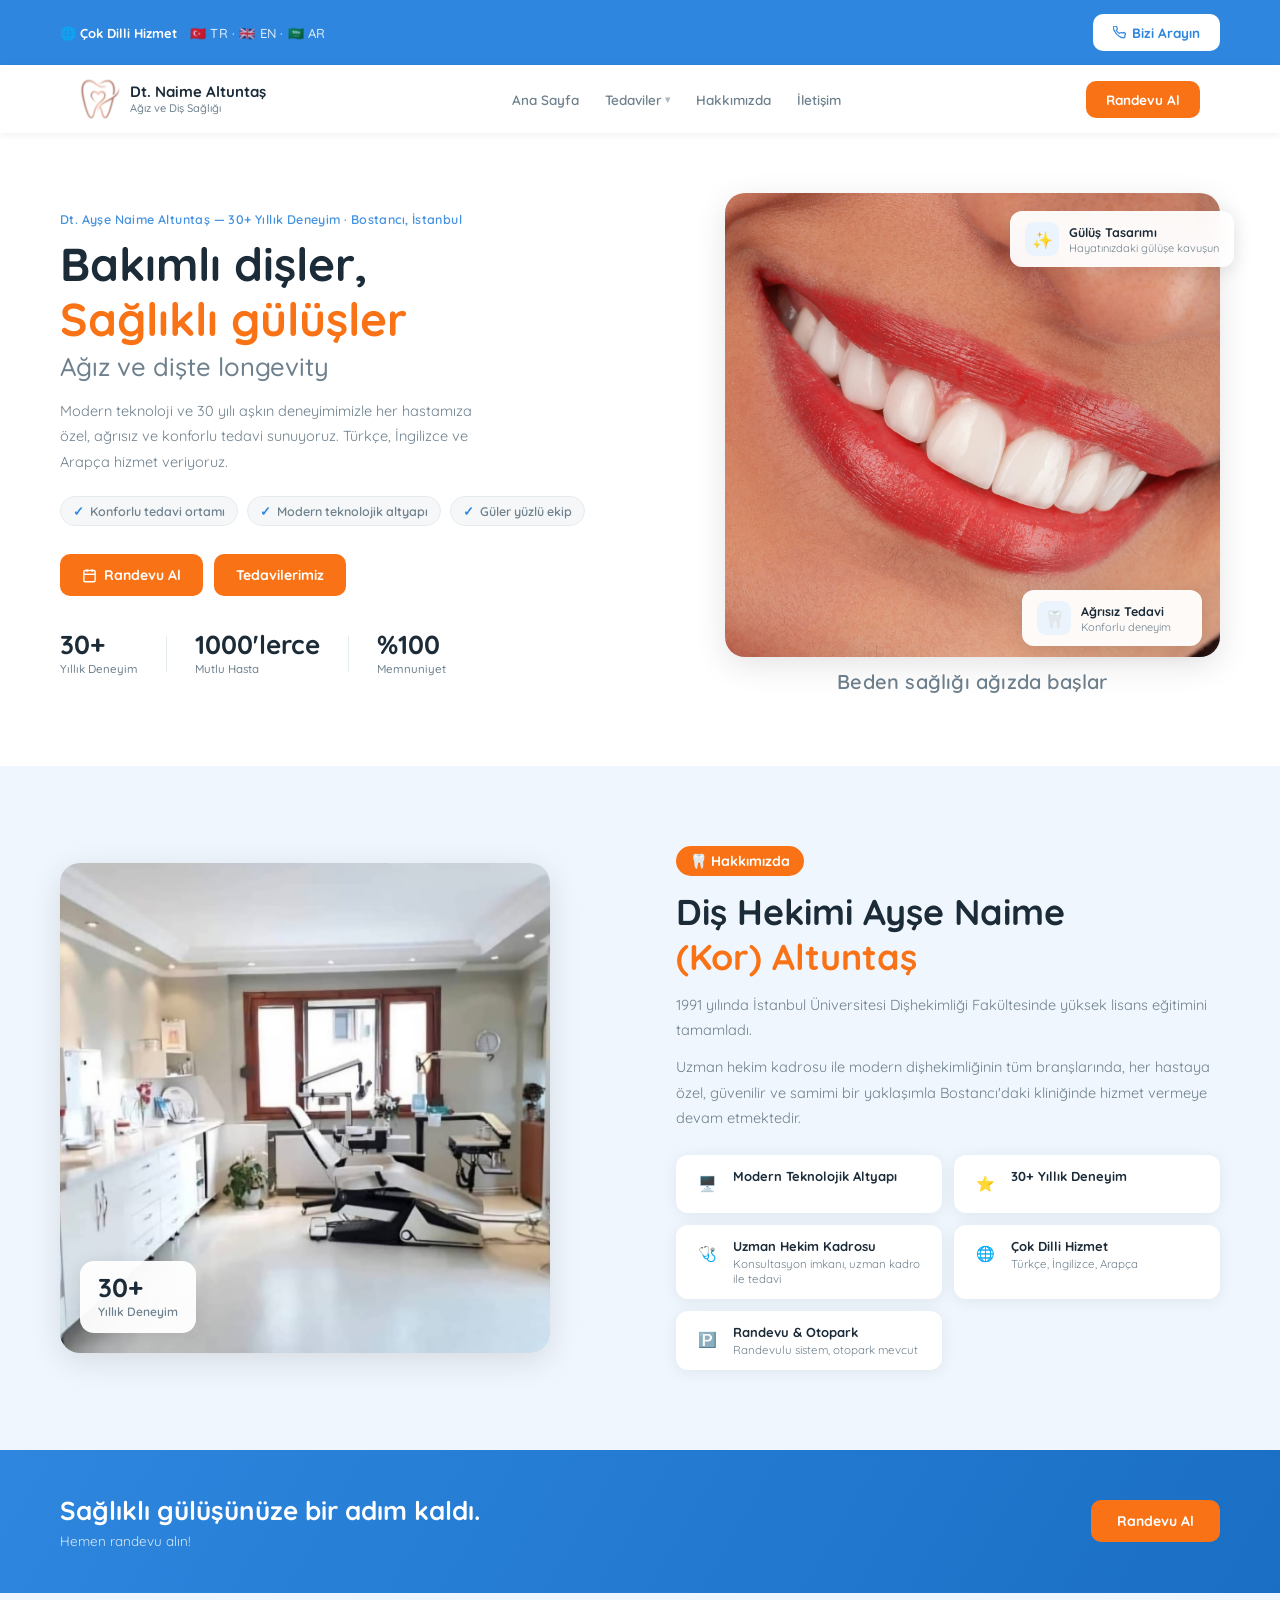
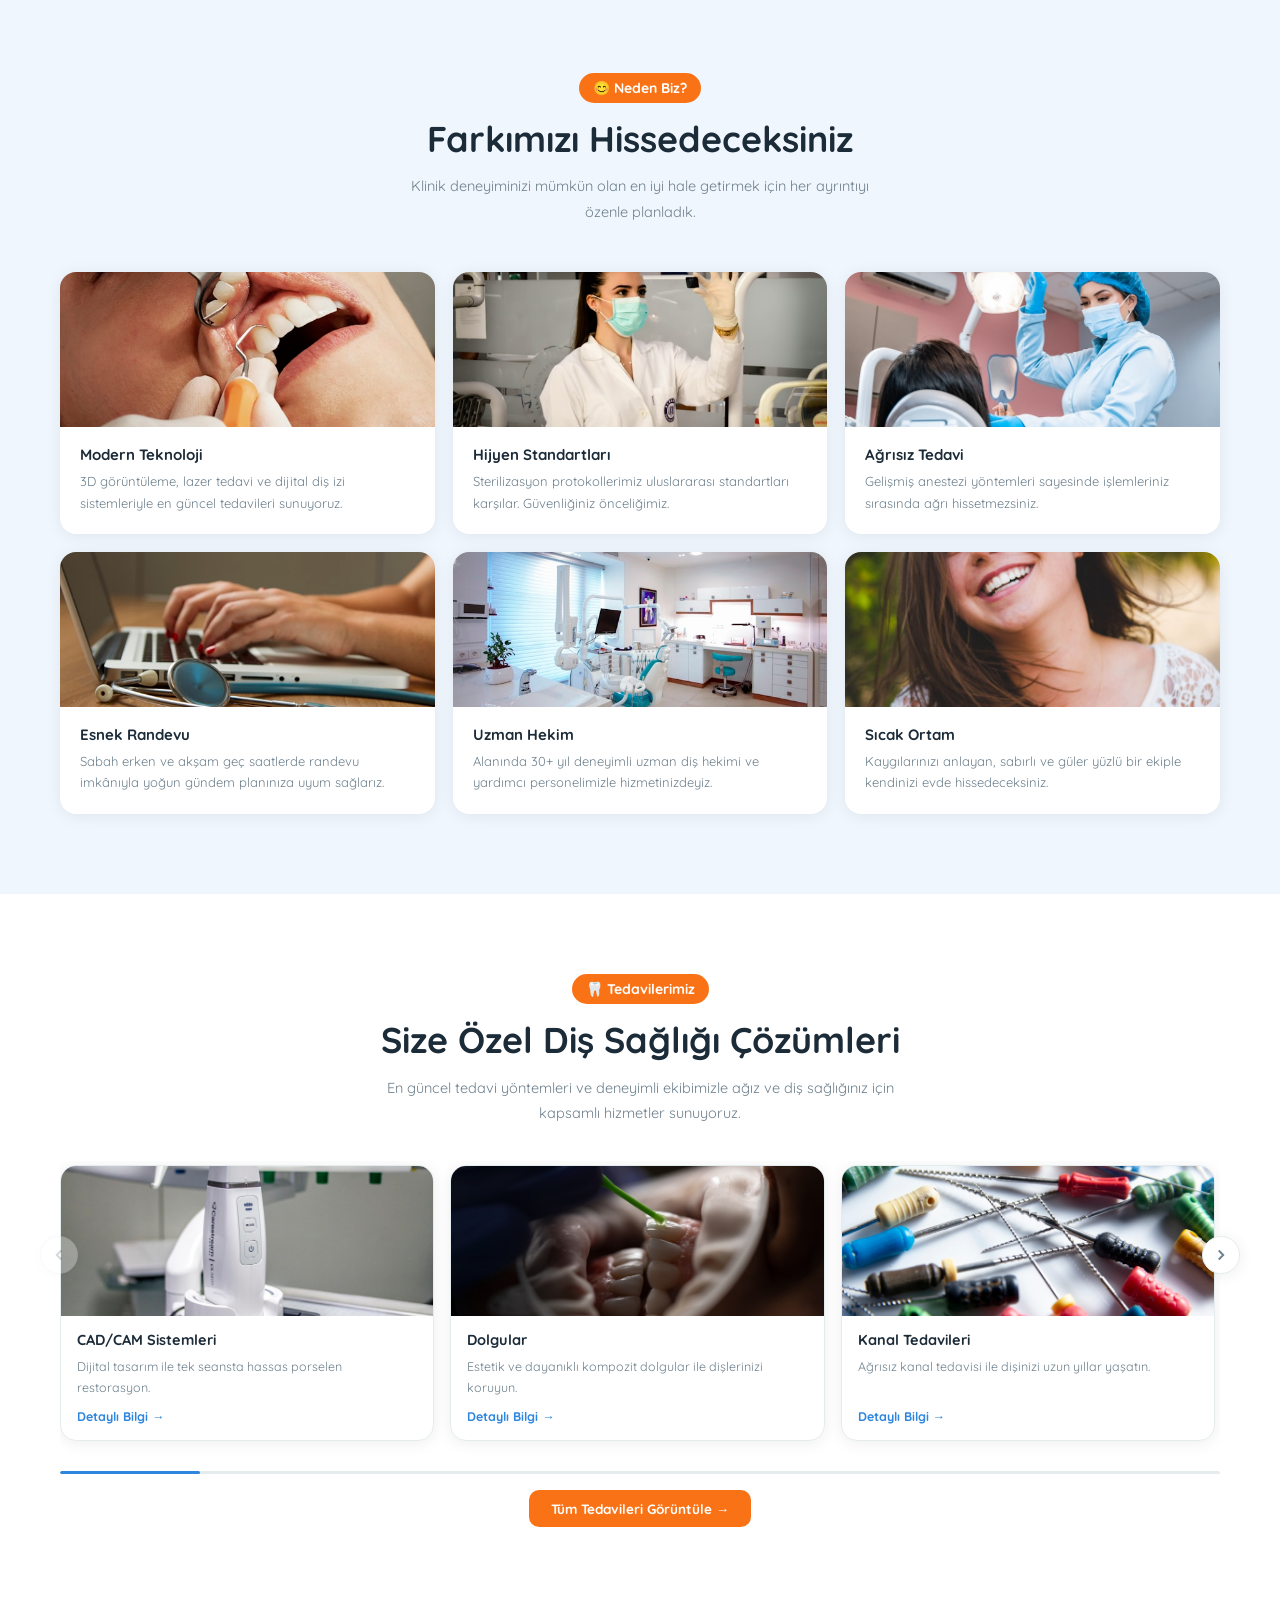
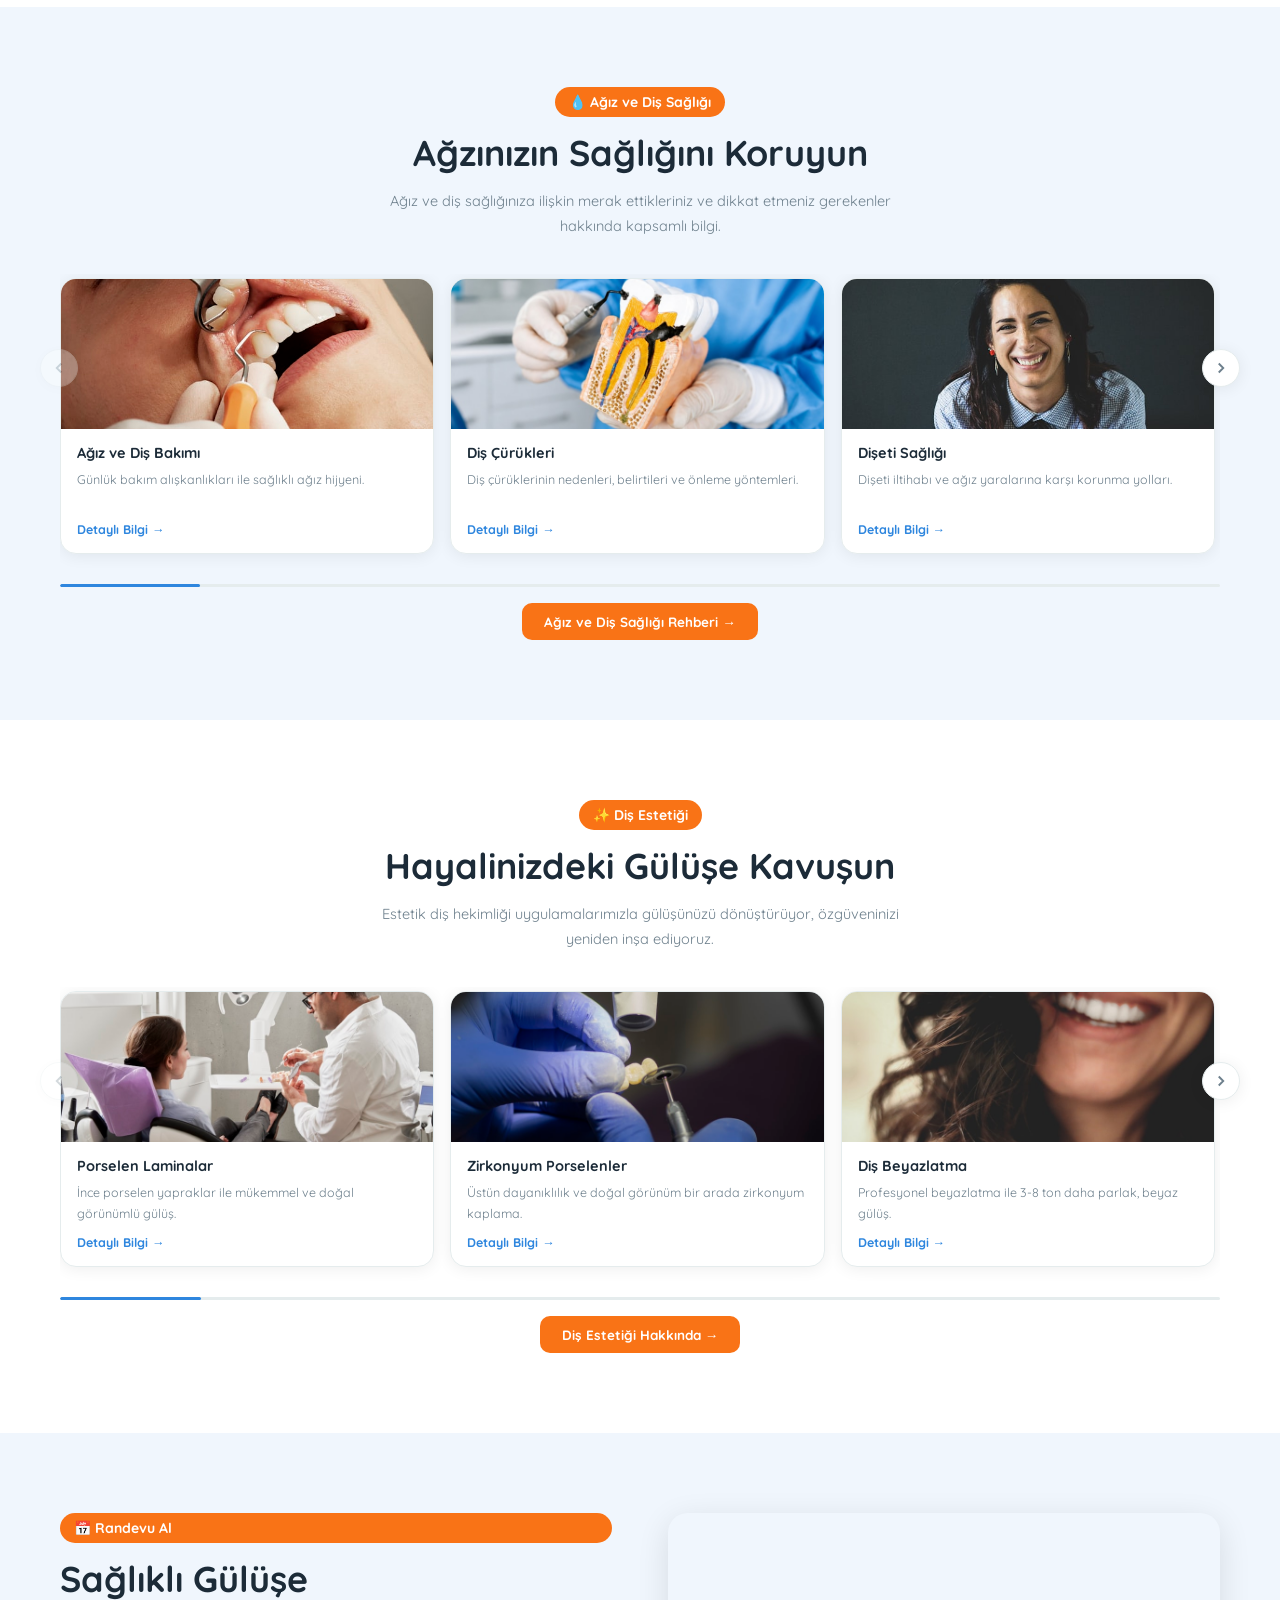
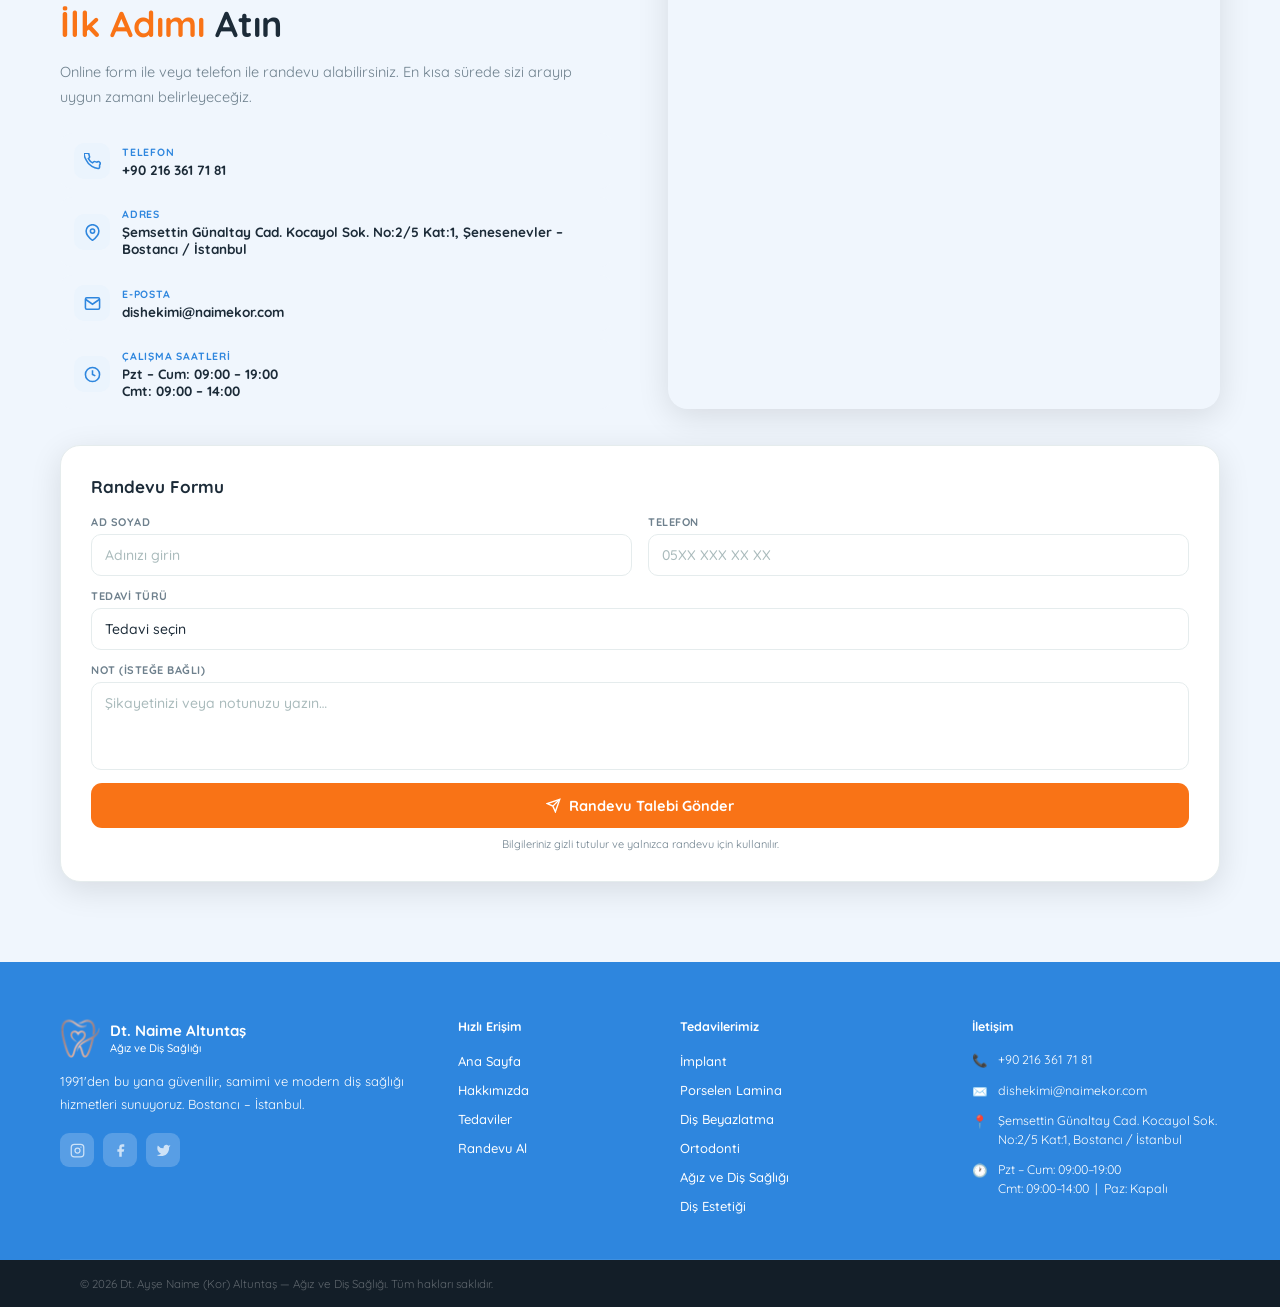
==== index.html @ 06dd8ed5 "CTA band: remove 'ilk muayene ücretsiz' from subtitle Co-Authored-By: Claude Sonnet 4.6 <noreply@ant" ====
<!DOCTYPE html>
<html lang="tr">
<head>
<meta charset="UTF-8">
<meta name="viewport" content="width=device-width, initial-scale=1.0">
<title>Diş Hekimi Ayşe Naime Altuntaş — Ağız ve Diş Sağlığı</title>
<link rel="preconnect" href="https://fonts.googleapis.com">
<link rel="preconnect" href="https://fonts.gstatic.com" crossorigin>
<link href="https://fonts.googleapis.com/css2?family=Quicksand:wght@300;400;500;600;700&display=swap" rel="stylesheet">
<link rel="stylesheet" href="style.css">
<link rel="icon" type="image/svg+xml" href="images/logo-icon.svg">
    <link rel="icon" type="image/png" sizes="32x32" href="favicon-32.png">
<link rel="icon" type="image/png" href="favicon.png">
<link rel="apple-touch-icon" href="favicon-180.png">
</head>
<body>

<!-- TOP BAR -->
<div class="topbar">
  <div class="topbar-in">
    <span class="topbar-left">
      <span class="topbar-main">🌐 <strong>Çok Dilli Hizmet</strong></span><span class="topbar-langs">🇹🇷 TR · 🇬🇧 EN · 🇸🇦 AR</span>
    </span>
    <a href="tel:+902163617181" class="topbar-btn">
      <svg width="13" height="13" viewBox="0 0 24 24" fill="none" stroke="currentColor" stroke-width="2.2"><path d="M22 16.92v3a2 2 0 01-2.18 2 19.79 19.79 0 01-8.63-3.07A19.5 19.5 0 013.07 9.81a19.79 19.79 0 01-3.07-8.67A2 2 0 012 .18h3a2 2 0 012 1.72c.127.96.361 1.903.7 2.81a2 2 0 01-.45 2.11L6.09 7.91a16 16 0 006 6l1.27-1.27a2 2 0 012.11-.45c.907.339 1.85.573 2.81.7A2 2 0 0122 16.92z"/></svg>
      Bizi Arayın
    </a>
  </div>
</div>

<!-- NAV -->
<div class="nav-shell" id="navShell">
  <nav>
    <a href="index.html" class="logo">
      <div class="logo-ico"><img src="images/logo-icon.svg" alt="Logo"></div>
      <div>
        <div class="logo-name">Dt. Naime Altuntaş</div>
        <div class="logo-sub">Ağız ve Diş Sağlığı</div>
      </div>
    </a>
    <ul class="nav-ul">
      <li><a href="#anasayfa">Ana Sayfa</a></li>
      <li class="nav-dd">
        <a href="tedaviler.html">Tedaviler</a>
        <div class="nav-dd-menu">
          <a href="tedaviler.html">🦷 Tüm Tedaviler</a>
          <a href="agiz-dis-sagligi.html">💧 Ağız ve Diş Sağlığı</a>
          <a href="dis-estetigi.html">✨ Diş Estetiği</a>
        </div>
      </li>
      <li><a href="#hakkimizda">Hakkımızda</a></li>
      <li><a href="#iletisim">İletişim</a></li>
    </ul>
    <a href="#iletisim" class="nav-btn">Randevu Al</a>
    <button class="burger" id="burger" aria-label="Menü"><span></span><span></span><span></span></button>
  </nav>
  <div class="mob-nav" id="mobNav">
    <a href="#anasayfa">Ana Sayfa</a>
    <a href="tedaviler.html">Tedaviler</a>
    <div class="mob-sub">
      <a href="tedaviler.html">🦷 Tüm Tedaviler</a>
      <a href="agiz-dis-sagligi.html">💧 Ağız ve Diş Sağlığı</a>
      <a href="dis-estetigi.html">✨ Diş Estetiği</a>
    </div>
    <a href="#hakkimizda">Hakkımızda</a>
    <a href="#iletisim">İletişim</a>
    <a href="#iletisim">Randevu Al</a>
  </div>
</div>

<!-- HERO -->
<section class="hero" id="anasayfa">
  <div class="hero-in">
    <div>
      <p class="hero-eyebrow">Dt. Ayşe Naime Altuntaş — 30+ Yıllık Deneyim · Bostancı, İstanbul</p>
      <h1>Bakımlı dişler,<br><span class="teal">Sağlıklı gülüşler</span><br><span class="hero-h1-sub">Ağız ve dişte longevity</span></h1>
      <p class="hero-p">Modern teknoloji ve 30 yılı aşkın deneyimimizle her hastamıza özel, ağrısız ve konforlu tedavi sunuyoruz. Türkçe, İngilizce ve Arapça hizmet veriyoruz.</p>
      <div class="hero-tags">
        <span class="htag"><span class="htag-check">✓</span> Konforlu tedavi ortamı</span>
        <span class="htag"><span class="htag-check">✓</span> Modern teknolojik altyapı</span>
        <span class="htag"><span class="htag-check">✓</span> Güler yüzlü ekip</span>
      </div>
      <div class="hero-btns">
        <a href="#iletisim" class="btn-teal">
          <svg width="15" height="15" viewBox="0 0 24 24" fill="none" stroke="currentColor" stroke-width="2.2"><rect x="3" y="4" width="18" height="18" rx="2"/><line x1="16" y1="2" x2="16" y2="6"/><line x1="8" y1="2" x2="8" y2="6"/><line x1="3" y1="10" x2="21" y2="10"/></svg>
          Randevu Al
        </a>
        <a href="tedaviler.html" class="btn-out">Tedavilerimiz</a>
      </div>
      <div class="hero-stats fu">
        <div>
          <div class="hst-val">30+</div>
          <div class="hst-lbl">Yıllık Deneyim</div>
        </div>
        <div class="hst-sep"></div>
        <div>
          <div class="hst-val" data-static>1000'lerce</div>
          <div class="hst-lbl">Mutlu Hasta</div>
        </div>
        <div class="hst-sep"></div>
        <div>
          <div class="hst-val">%100</div>
          <div class="hst-lbl">Memnuniyet</div>
        </div>
      </div>
    </div>
    <div class="hero-img-wrap">
      <img class="hero-img" src="images/hero-smile.jpg" alt="Sağlıklı gülüş">
      <p class="hero-img-caption">Beden sağlığı ağızda başlar</p>
      <div class="hfloat hf1">
        <div class="hf-ico">✨</div>
        <div>
          <div class="hf-t">Gülüş Tasarımı</div>
          <div class="hf-s">Hayatınızdaki gülüşe kavuşun</div>
        </div>
      </div>
      <div class="hfloat hf2">
        <div class="hf-ico">🦷</div>
        <div>
          <div class="hf-t">Ağrısız Tedavi</div>
          <div class="hf-s">Konforlu deneyim</div>
        </div>
      </div>
    </div>
  </div>
</section>

<!-- ABOUT -->
<section class="about" id="hakkimizda">
  <div class="about-in">
    <div class="about-img-w fu">
      <img src="images/about-clinic.jpg" alt="Diş hekimi muayenehane">
      <div class="about-yr">
        <div class="ayr-n">30+</div>
        <div class="ayr-l">Yıllık Deneyim</div>
      </div>
    </div>
    <div class="fu">
      <div class="badge">🦷 Hakkımızda</div>
      <h2 class="ttl">Diş Hekimi Ayşe Naime<br><span class="teal">(Kor) Altuntaş</span></h2>
      <p class="sub">1991 yılında İstanbul Üniversitesi Dişhekimliği Fakültesinde yüksek lisans eğitimini tamamladı.</p>
      <p class="sub" style="margin-top:12px">Uzman hekim kadrosu ile modern dişhekimliğinin tüm branşlarında, her hastaya özel, güvenilir ve samimi bir yaklaşımla Bostancı'daki kliniğinde hizmet vermeye devam etmektedir.</p>
      <div class="afacts stg">
        <div class="af fu"><div class="af-ico ico-t">🖥️</div><div><div class="af-t">Modern Teknolojik Altyapı</div></div></div>
        <div class="af fu"><div class="af-ico ico-b">⭐</div><div><div class="af-t">30+ Yıllık Deneyim</div></div></div>
        <div class="af fu"><div class="af-ico ico-y">🩺</div><div><div class="af-t">Uzman Hekim Kadrosu</div><div class="af-s">Konsultasyon imkanı, uzman kadro ile tedavi</div></div></div>
        <div class="af fu"><div class="af-ico ico-o">🌐</div><div><div class="af-t">Çok Dilli Hizmet</div><div class="af-s">Türkçe, İngilizce, Arapça</div></div></div>
        <div class="af fu"><div class="af-ico ico-t">🅿️</div><div><div class="af-t">Randevu & Otopark</div><div class="af-s">Randevulu sistem, otopark mevcut</div></div></div>
      </div>
    </div>
  </div>
</section>


<!-- CTA BAND -->
<div class="cta-band">
  <div class="cta-in">
    <div>
      <h3>Sağlıklı gülüşünüze bir adım kaldı.</h3>
      <p>Hemen randevu alın!</p>
    </div>
    <a href="#iletisim" class="btn-wht">Randevu Al</a>
  </div>
</div>

<!-- WHY US -->
<section class="whyus" id="nedenbiz">
  <div class="wrap">
    <div class="why-head fu">
      <div class="badge">😊 Neden Biz?</div>
      <h2 class="ttl">Farkımızı Hissedeceksiniz</h2>
      <p class="sub">Klinik deneyiminizi mümkün olan en iyi hale getirmek için her ayrıntıyı özenle planladık.</p>
    </div>
    <div class="why-grid stg">
      <div class="why-card fu"><img class="wc-img" src="images/photo-1606811971618-4486d14f3f99.jpg" alt="Modern Teknoloji"><div class="wc-body"><h3>Modern Teknoloji</h3><p>3D görüntüleme, lazer tedavi ve dijital diş izi sistemleriyle en güncel tedavileri sunuyoruz.</p></div></div>
      <div class="why-card fu"><img class="wc-img" src="images/photo-1527613426441-4da17471b66d.jpg" alt="Hijyen Standartları"><div class="wc-body"><h3>Hijyen Standartları</h3><p>Sterilizasyon protokollerimiz uluslararası standartları karşılar. Güvenliğiniz önceliğimiz.</p></div></div>
      <div class="why-card fu"><img class="wc-img" src="images/photo-1681939282781-341ac4f61996.jpg" alt="Ağrısız Tedavi"><div class="wc-body"><h3>Ağrısız Tedavi</h3><p>Gelişmiş anestezi yöntemleri sayesinde işlemleriniz sırasında ağrı hissetmezsiniz.</p></div></div>
      <div class="why-card fu"><img class="wc-img" src="images/photo-1576091160550-2173dba999ef.jpg" alt="Esnek Randevu"><div class="wc-body"><h3>Esnek Randevu</h3><p>Sabah erken ve akşam geç saatlerde randevu imkânıyla yoğun gündem planınıza uyum sağlarız.</p></div></div>
      <div class="why-card fu"><img class="wc-img" src="images/photo-1629909613654-28e377c37b09.jpg" alt="Uzman Hekim"><div class="wc-body"><h3>Uzman Hekim</h3><p>Alanında 30+ yıl deneyimli uzman diş hekimi ve yardımcı personelimizle hizmetinizdeyiz.</p></div></div>
      <div class="why-card fu"><img class="wc-img" src="images/photo-1548382131-e0ebb1f0cdea.jpg" alt="Sıcak Ortam"><div class="wc-body"><h3>Sıcak Ortam</h3><p>Kaygılarınızı anlayan, sabırlı ve güler yüzlü bir ekiple kendinizi evde hissedeceksiniz.</p></div></div>
    </div>
  </div>
</section>

<!-- TEDAVILER CAROUSEL -->
<section id="tedaviler">
  <div class="wrap">
    <div class="sec-head fu">
      <div class="badge">🦷 Tedavilerimiz</div>
      <h2 class="ttl">Size Özel Diş Sağlığı Çözümleri</h2>
      <p class="sub">En güncel tedavi yöntemleri ve deneyimli ekibimizle ağız ve diş sağlığınız için kapsamlı hizmetler sunuyoruz.</p>
    </div>
    <div class="car-wrap">
      <button class="car-nav car-prev" aria-label="Önceki"><svg width="18" height="18" viewBox="0 0 24 24" fill="none" stroke="currentColor" stroke-width="2.5"><path d="M15 18l-6-6 6-6"/></svg></button>
      <div class="carousel" id="treatCar">
      <div class="car-card fu"><img class="car-img" src="images/photo-1626878880028-0438b1403b3f.jpg" alt="CAD/CAM Sistemleri"><div class="car-body"><h3>CAD/CAM Sistemleri</h3><p>Dijital tasarım ile tek seansta hassas porselen restorasyon.</p><a href="tedaviler.html#cad-cam" class="car-link">Detaylı Bilgi →</a></div></div>
      <div class="car-card fu"><img class="car-img" src="images/photo-1670250721717-889b17349fc4.jpg" alt="Dolgular"><div class="car-body"><h3>Dolgular</h3><p>Estetik ve dayanıklı kompozit dolgular ile dişlerinizi koruyun.</p><a href="tedaviler.html#dolgular" class="car-link">Detaylı Bilgi →</a></div></div>
      <div class="car-card fu"><img class="car-img" src="images/photo-1643292116094-bd2fb3ed4d64.jpg" alt="Kanal Tedavileri"><div class="car-body"><h3>Kanal Tedavileri</h3><p>Ağrısız kanal tedavisi ile dişinizi uzun yıllar yaşatın.</p><a href="tedaviler.html#kanal-tedavileri" class="car-link">Detaylı Bilgi →</a></div></div>
      <div class="car-card fu"><img class="car-img" src="images/photo-1500048993953-d23a436266cf.jpg" alt="Cerrahi Tedaviler"><div class="car-body"><h3>Cerrahi Tedaviler</h3><p>Gömülü diş çekimi ve çene cerrahisi işlemleri uzman ellerde.</p><a href="tedaviler.html#cerrahi-tedaviler" class="car-link">Detaylı Bilgi →</a></div></div>
      <div class="car-card fu"><img class="car-img" src="images/photo-1777444270707-850bfe730c10.jpg" alt="İmplant"><div class="car-body"><h3>İmplant</h3><p>Eksik dişleriniz için kalıcı ve doğal görünümlü çözümler.</p><a href="tedaviler.html#implant" class="car-link">Detaylı Bilgi →</a></div></div>
      <div class="car-card fu"><img class="car-img" src="images/photo-1606811842243-af7e16970c1f.jpg" alt="Protezler"><div class="car-body"><h3>Protezler</h3><p>Sabit ve hareketli protez seçenekleriyle doğal görünüm ve işlev.</p><a href="tedaviler.html#protezler" class="car-link">Detaylı Bilgi →</a></div></div>
      <div class="car-card fu"><img class="car-img" src="images/photo-1607990283143-e81e7a2c9349.jpg" alt="Periodontoloji"><div class="car-body"><h3>Periodontoloji</h3><p>Diş eti hastalıklarının teşhis ve kapsamlı tedavisi.</p><a href="tedaviler.html#periodontoloji" class="car-link">Detaylı Bilgi →</a></div></div>
      <div class="car-card fu"><img class="car-img" src="images/photo-1631051103633-24959376b92d.jpg" alt="Çocuk Dişleri"><div class="car-body"><h3>Çocuk Dişleri</h3><p>Minik hastalara özel, eğlenceli ve korkusuz diş bakımı.</p><a href="tedaviler.html#cocuk-disleri" class="car-link">Detaylı Bilgi →</a></div></div>
      <div class="car-card fu"><img class="car-img" src="images/photo-1609840113929-b130355987e1.jpg" alt="Ortodonti"><div class="car-body"><h3>Ortodonti</h3><p>Şeffaf plak ve tel tedavileri ile düzenli, güzel dişler.</p><a href="tedaviler.html#ortodonti" class="car-link">Detaylı Bilgi →</a></div></div>
      <div class="car-card fu"><img class="car-img" src="images/photo-1598256989800-fe5f95da9787.jpg" alt="Çene Eklemi Tedavisi"><div class="car-body"><h3>Çene Eklemi Tedavisi</h3><p>TME bozukluğu ve çene ağrılarında uzman yaklaşım.</p><a href="tedaviler.html#cene-eklemi" class="car-link">Detaylı Bilgi →</a></div></div>
      <div class="car-card fu"><img class="car-img" src="images/photo-1527613426441-4da17471b66d.jpg" alt="Radyolojik Görüntüleme"><div class="car-body"><h3>Radyolojik Görüntüleme</h3><p>Dijital röntgen ve panoramik görüntüleme ile doğru tanı.</p><a href="tedaviler.html#radyolojik" class="car-link">Detaylı Bilgi →</a></div></div>
      <div class="car-card fu"><img class="car-img" src="images/photo-1559839734-2b71ea197ec2.jpg" alt="Koruyucu Dişhekimliği"><div class="car-body"><h3>Koruyucu Dişhekimliği</h3><p>Flor uygulaması ve fissür örtücü ile çürük önleme.</p><a href="tedaviler.html#koruyucu" class="car-link">Detaylı Bilgi →</a></div></div>
      <div class="car-card fu"><img class="car-img" src="images/photo-1667133295315-820bb6481730.jpg" alt="Dişhekimliğinde Lazer"><div class="car-body"><h3>Dişhekimliğinde Lazer</h3><p>Minimal invaziv lazer tedavi ile hızlı ve konforlu iyileşme.</p><a href="tedaviler.html#lazer" class="car-link">Detaylı Bilgi →</a></div></div>
      </div>
      <button class="car-nav car-next" aria-label="Sonraki"><svg width="18" height="18" viewBox="0 0 24 24" fill="none" stroke="currentColor" stroke-width="2.5"><path d="M9 18l6-6-6-6"/></svg></button>
    </div>
    <div class="car-prog-bar"><div class="car-fill"></div></div>
    <div class="sec-more"><a href="tedaviler.html">Tüm Tedavileri Görüntüle →</a></div>
  </div>
</section>

<!-- AGIZ-SAGLIGI CAROUSEL -->
<section style="background:var(--teal-s)" id="agiz-sagligi">
  <div class="wrap">
    <div class="sec-head fu">
      <div class="badge">💧 Ağız ve Diş Sağlığı</div>
      <h2 class="ttl">Ağzınızın Sağlığını Koruyun</h2>
      <p class="sub">Ağız ve diş sağlığınıza ilişkin merak ettikleriniz ve dikkat etmeniz gerekenler hakkında kapsamlı bilgi.</p>
    </div>
    <div class="car-wrap">
      <button class="car-nav car-prev" aria-label="Önceki"><svg width="18" height="18" viewBox="0 0 24 24" fill="none" stroke="currentColor" stroke-width="2.5"><path d="M15 18l-6-6 6-6"/></svg></button>
      <div class="carousel" id="agizCar">
      <div class="car-card fu"><img class="car-img" src="images/photo-1606811971618-4486d14f3f99.jpg" alt="Ağız ve Diş Bakımı"><div class="car-body"><h3>Ağız ve Diş Bakımı</h3><p>Günlük bakım alışkanlıkları ile sağlıklı ağız hijyeni.</p><a href="agiz-dis-sagligi.html#agiz-dis-bakimi" class="car-link">Detaylı Bilgi →</a></div></div>
      <div class="car-card fu"><img class="car-img" src="images/photo-1777793389944-f7165259a05c.jpg" alt="Diş Çürükleri"><div class="car-body"><h3>Diş Çürükleri</h3><p>Diş çürüklerinin nedenleri, belirtileri ve önleme yöntemleri.</p><a href="agiz-dis-sagligi.html#dis-curukler" class="car-link">Detaylı Bilgi →</a></div></div>
      <div class="car-card fu"><img class="car-img" src="images/photo-1607990283143-e81e7a2c9349.jpg" alt="Dişeti Sağlığı"><div class="car-body"><h3>Dişeti Sağlığı</h3><p>Dişeti iltihabı ve ağız yaralarına karşı korunma yolları.</p><a href="agiz-dis-sagligi.html#diseti-sagligi" class="car-link">Detaylı Bilgi →</a></div></div>
      <div class="car-card fu"><img class="car-img" src="images/photo-1663182245833-7dd667277043.jpg" alt="Diş Kırıkları"><div class="car-body"><h3>Diş Kırıkları</h3><p>Travma sonrası diş kırığı ve yaralanma yönetimi.</p><a href="agiz-dis-sagligi.html#dis-kiriklari" class="car-link">Detaylı Bilgi →</a></div></div>
      <div class="car-card fu"><img class="car-img" src="images/photo-1602932213623-cc17e9541bb4.jpg" alt="Hassas Dişler"><div class="car-body"><h3>Hassas Dişler</h3><p>Sıcak-soğuk hassasiyetinin nedenleri ve çözüm yolları.</p><a href="agiz-dis-sagligi.html#hassas-disler" class="car-link">Detaylı Bilgi →</a></div></div>
      <div class="car-card fu"><img class="car-img" src="images/photo-1527167484260-43ca4f1cc204.jpg" alt="Ağız Kokusu"><div class="car-body"><h3>Ağız Kokusu</h3><p>Ağız kokusunun kökenine inmek ve kalıcı tedavi yöntemleri.</p><a href="agiz-dis-sagligi.html#agiz-kokusu" class="car-link">Detaylı Bilgi →</a></div></div>
      <div class="car-card fu"><img class="car-img" src="images/photo-1529079337819-f6d0024bd364.jpg" alt="Ağız Kuruluğu"><div class="car-body"><h3>Ağız Kuruluğu</h3><p>Kserostomi belirtileri, nedenleri ve rahatlama önerileri.</p><a href="agiz-dis-sagligi.html#agiz-kurulugu" class="car-link">Detaylı Bilgi →</a></div></div>
      <div class="car-card fu"><img class="car-img" src="images/photo-1583330618332-d1cc2fab8936.jpg" alt="Diş Gıcırdatma"><div class="car-body"><h3>Diş Gıcırdatma</h3><p>Bruksizm nedir, dişlerinizi nasıl korursunuz?</p><a href="agiz-dis-sagligi.html#dis-gicirdatma" class="car-link">Detaylı Bilgi →</a></div></div>
      <div class="car-card fu"><img class="car-img" src="images/photo-1500048993953-d23a436266cf.jpg" alt="20 Yaş Dişleri"><div class="car-body"><h3>20 Yaş Dişleri</h3><p>Yirmilik dişlerin çıkış sorunları ve tedavi seçenekleri.</p><a href="agiz-dis-sagligi.html#yirmiyas-disleri" class="car-link">Detaylı Bilgi →</a></div></div>
      <div class="car-card fu"><img class="car-img" src="images/photo-1631051103633-24959376b92d.jpg" alt="Diş Tedavisi Korkusu"><div class="car-body"><h3>Diş Tedavisi Korkusu</h3><p>Dental fobiyle başa çıkma ve kliniğimizin desteği.</p><a href="agiz-dis-sagligi.html#tedavi-korkusu" class="car-link">Detaylı Bilgi →</a></div></div>
      <div class="car-card fu"><img class="car-img" src="images/photo-1657470179447-0f5aa16daa91.jpg" alt="Acil Durumlar"><div class="car-body"><h3>Acil Durumlar</h3><p>Ani diş ağrısı ve kırığında ne yapmalısınız?</p><a href="agiz-dis-sagligi.html#acil-durumlar" class="car-link">Detaylı Bilgi →</a></div></div>
      <div class="car-card fu"><img class="car-img" src="images/photo-1626878880028-0438b1403b3f.jpg" alt="Sterilizasyon"><div class="car-body"><h3>Sterilizasyon</h3><p>Kliniğimizde uygulanan uluslararası sterilizasyon standartları.</p><a href="agiz-dis-sagligi.html#sterilizasyon" class="car-link">Detaylı Bilgi →</a></div></div>
      </div>
      <button class="car-nav car-next" aria-label="Sonraki"><svg width="18" height="18" viewBox="0 0 24 24" fill="none" stroke="currentColor" stroke-width="2.5"><path d="M9 18l6-6-6-6"/></svg></button>
    </div>
    <div class="car-prog-bar"><div class="car-fill"></div></div>
    <div class="sec-more"><a href="agiz-dis-sagligi.html">Ağız ve Diş Sağlığı Rehberi →</a></div>
  </div>
</section>

<!-- DIS-ESTETIGI CAROUSEL -->
<section id="dis-estetigi">
  <div class="wrap">
    <div class="sec-head fu">
      <div class="badge">✨ Diş Estetiği</div>
      <h2 class="ttl">Hayalinizdeki Gülüşe Kavuşun</h2>
      <p class="sub">Estetik diş hekimliği uygulamalarımızla gülüşünüzü dönüştürüyor, özgüveninizi yeniden inşa ediyoruz.</p>
    </div>
    <div class="car-wrap">
      <button class="car-nav car-prev" aria-label="Önceki"><svg width="18" height="18" viewBox="0 0 24 24" fill="none" stroke="currentColor" stroke-width="2.5"><path d="M15 18l-6-6 6-6"/></svg></button>
      <div class="carousel" id="estetikCar">
      <div class="car-card fu"><img class="car-img" src="images/photo-1606811842243-af7e16970c1f.jpg" alt="Porselen Laminalar"><div class="car-body"><h3>Porselen Laminalar</h3><p>İnce porselen yapraklar ile mükemmel ve doğal görünümlü gülüş.</p><a href="dis-estetigi.html#porselen-laminalar" class="car-link">Detaylı Bilgi →</a></div></div>
      <div class="car-card fu"><img class="car-img" src="images/photo-1590424693420-634a0b0b782c.jpg" alt="Zirkonyum Porselenler"><div class="car-body"><h3>Zirkonyum Porselenler</h3><p>Üstün dayanıklılık ve doğal görünüm bir arada zirkonyum kaplama.</p><a href="dis-estetigi.html#zirkonyum" class="car-link">Detaylı Bilgi →</a></div></div>
      <div class="car-card fu"><img class="car-img" src="images/photo-1489278353717-f64c6ee8a4d2.jpg" alt="Diş Beyazlatma"><div class="car-body"><h3>Diş Beyazlatma</h3><p>Profesyonel beyazlatma ile 3-8 ton daha parlak, beyaz gülüş.</p><a href="dis-estetigi.html#dis-beyazlatma" class="car-link">Detaylı Bilgi →</a></div></div>
      <div class="car-card fu"><img class="car-img" src="images/photo-1606811951341-756fdd437682.jpg" alt="Estetik Dolgular"><div class="car-body"><h3>Estetik Dolgular</h3><p>Dişe uyumlu renk seçimi ile görünmez, doğal onarım.</p><a href="dis-estetigi.html#estetik-dolgular" class="car-link">Detaylı Bilgi →</a></div></div>
      <div class="car-card fu"><img class="car-img" src="images/photo-1607990283143-e81e7a2c9349.jpg" alt="Dişeti Estetiği"><div class="car-body"><h3>Dişeti Estetiği</h3><p>Gummy smile ve dişeti düzensizlikleri için şekillendirme uygulamaları.</p><a href="dis-estetigi.html#diseti-estetigi" class="car-link">Detaylı Bilgi →</a></div></div>
      <div class="car-card fu"><img class="car-img" src="images/photo-1598256989809-394fa4f6cd26.jpg" alt="Ortodonti"><div class="car-body"><h3>Ortodonti</h3><p>Şeffaf plak ve braket ile simetrik, düzenli ve estetik dişler.</p><a href="dis-estetigi.html#ortodonti" class="car-link">Detaylı Bilgi →</a></div></div>
      </div>
      <button class="car-nav car-next" aria-label="Sonraki"><svg width="18" height="18" viewBox="0 0 24 24" fill="none" stroke="currentColor" stroke-width="2.5"><path d="M9 18l6-6-6-6"/></svg></button>
    </div>
    <div class="car-prog-bar"><div class="car-fill"></div></div>
    <div class="sec-more"><a href="dis-estetigi.html">Diş Estetiği Hakkında →</a></div>
  </div>
</section>


<!-- APPOINTMENT -->
<section id="iletisim" style="background:var(--teal-s)">
  <div class="appt-in">
    <div class="appt-l fu">
      <div class="badge">📅 Randevu Al</div>
      <h2 class="ttl">Sağlıklı Gülüşe<br><span class="teal">İlk Adımı</span> Atın</h2>
      <p class="sub" style="margin-bottom:24px">Online form ile veya telefon ile randevu alabilirsiniz. En kısa sürede sizi arayıp uygun zamanı belirleyeceğiz.</p>
      <div class="citems stg">
        <div class="ci fu">
          <div class="ci-ico ci-t">
            <svg width="17" height="17" viewBox="0 0 24 24" fill="none" stroke="var(--teal)" stroke-width="2.2"><path d="M22 16.92v3a2 2 0 01-2.18 2 19.79 19.79 0 01-8.63-3.07A19.5 19.5 0 013.07 9.81a19.79 19.79 0 01-3.07-8.67A2 2 0 012 .18h3a2 2 0 012 1.72c.127.96.361 1.903.7 2.81a2 2 0 01-.45 2.11L6.09 7.91a16 16 0 006 6l1.27-1.27a2 2 0 012.11-.45c.907.339 1.85.573 2.81.7A2 2 0 0122 16.92z"/></svg>
          </div>
          <div><div class="ci-lbl">Telefon</div><div class="ci-val"><a href="tel:+902163617181" style="color:inherit;text-decoration:none">+90 216 361 71 81</a></div></div>
        </div>
        <div class="ci fu">
          <div class="ci-ico ci-t">
            <svg width="17" height="17" viewBox="0 0 24 24" fill="none" stroke="var(--teal)" stroke-width="2.2"><path d="M21 10c0 7-9 13-9 13s-9-6-9-13a9 9 0 0118 0z"/><circle cx="12" cy="10" r="3"/></svg>
          </div>
          <div><div class="ci-lbl">Adres</div><div class="ci-val">Şemsettin Günaltay Cad. Kocayol Sok. No:2/5 Kat:1, Şenesenevler – Bostancı / İstanbul</div></div>
        </div>
        <div class="ci fu">
          <div class="ci-ico ci-t">
            <svg width="17" height="17" viewBox="0 0 24 24" fill="none" stroke="var(--teal)" stroke-width="2.2"><path d="M4 4h16c1.1 0 2 .9 2 2v12c0 1.1-.9 2-2 2H4c-1.1 0-2-.9-2-2V6c0-1.1.9-2 2-2z"/><polyline points="22,6 12,13 2,6"/></svg>
          </div>
          <div><div class="ci-lbl">E-Posta</div><div class="ci-val">dishekimi@naimekor.com</div></div>
        </div>
        <div class="ci fu">
          <div class="ci-ico ci-t">
            <svg width="17" height="17" viewBox="0 0 24 24" fill="none" stroke="var(--teal)" stroke-width="2.2"><circle cx="12" cy="12" r="10"/><polyline points="12 6 12 12 16 14"/></svg>
          </div>
          <div><div class="ci-lbl">Çalışma Saatleri</div><div class="ci-val">Pzt – Cum: 09:00 – 19:00<br>Cmt: 09:00 – 14:00</div></div>
        </div>
      </div>
    </div>
    <div class="fu">
      <div class="gmap-wrap">
        <iframe
          src="https://www.google.com/maps/embed?pb=!1m18!1m12!1m3!1d3012.9580956203076!2d29.091713676254756!3d40.96049682236519!2m3!1f0!2f0!3f0!3m2!1i1024!2i768!4f13.1!3m3!1m2!1s0x14cac6fe5fe7fdf7%3A0xe569f7866627998c!2sDr.%20Naime%20Kor!5e0!3m2!1sen!2str!4v1781178736010!5m2!1sen!2str"
          title="Naimekor Konum" allowfullscreen loading="lazy"
          referrerpolicy="no-referrer-when-downgrade"></iframe>
      </div>
    </div>
  </div>

  <!-- Randevu Formu — tam genişlik -->
  <div class="appt-form-wrap fu">
    <div class="fcard">
      <h3>Randevu Formu</h3>
      <form id="apptForm">
        <div class="form-row">
          <div class="fg"><label>Ad Soyad</label><input type="text" placeholder="Adınızı girin" required></div>
          <div class="fg"><label>Telefon</label><input type="tel" placeholder="05XX XXX XX XX" required></div>
        </div>
        <div class="fg">
          <label>Tedavi Türü</label>
          <select required>
            <option value="">Tedavi seçin</option>
            <option>İmplant</option>
            <option>Gülüş Tasarımı / Porselen Lamina</option>
            <option>Zirkonyum Kaplama</option>
            <option>Diş Beyazlatma</option>
            <option>Ortodonti</option>
            <option>Çocuk Diş Hekimliği</option>
            <option>Protezler</option>
            <option>Kanal Tedavisi</option>
            <option>Cerrahi Tedaviler</option>
            <option>Periodontoloji</option>
            <option>CAD/CAM Restorasyon</option>
            <option>Diğer</option>
          </select>
        </div>
        <div class="fg"><label>Not (İsteğe bağlı)</label><textarea placeholder="Şikayetinizi veya notunuzu yazın…"></textarea></div>
        <button type="submit" class="submit-btn">
          <svg width="15" height="15" viewBox="0 0 24 24" fill="none" stroke="currentColor" stroke-width="2.2"><line x1="22" y1="2" x2="11" y2="13"/><polygon points="22 2 15 22 11 13 2 9 22 2"/></svg>
          Randevu Talebi Gönder
        </button>
        <p class="fnote">Bilgileriniz gizli tutulur ve yalnızca randevu için kullanılır.</p>
      </form>
    </div>
  </div>
</section>

<!-- FOOTER -->
<footer>
  <div class="foot-in">
    <div>
      <div class="foot-logo">
        <a href="index.html" class="logo">
          <div class="logo-ico"><img src="images/logo-icon.svg" alt="Logo"></div>
          <div><div class="logo-name" style="color:#fff">Dt. Naime Altuntaş</div><div class="logo-sub">Ağız ve Diş Sağlığı</div></div>
        </a>
      </div>
      <p class="foot-desc">1991'den bu yana güvenilir, samimi ve modern diş sağlığı hizmetleri sunuyoruz. Bostancı – İstanbul.</p>
      <div class="fsoc">
        <a href="#" aria-label="Instagram"><svg width="15" height="15" viewBox="0 0 24 24" fill="none" stroke="rgba(255,255,255,.7)" stroke-width="2"><rect x="2" y="2" width="20" height="20" rx="5"/><circle cx="12" cy="12" r="4"/><circle cx="17.5" cy="6.5" r="1" fill="rgba(255,255,255,.7)" stroke="none"/></svg></a>
        <a href="#" aria-label="Facebook"><svg width="15" height="15" viewBox="0 0 24 24" fill="rgba(255,255,255,.7)"><path d="M18 2h-3a5 5 0 00-5 5v3H7v4h3v8h4v-8h3l1-4h-4V7a1 1 0 011-1h3z"/></svg></a>
        <a href="#" aria-label="Twitter"><svg width="15" height="15" viewBox="0 0 24 24" fill="rgba(255,255,255,.7)"><path d="M23 3a10.9 10.9 0 01-3.14 1.53 4.48 4.48 0 00-7.86 3v1A10.66 10.66 0 013 4s-4 9 5 13a11.64 11.64 0 01-7 2c9 5 20 0 20-11.5a4.5 4.5 0 00-.08-.83A7.72 7.72 0 0023 3z"/></svg></a>
      </div>
    </div>
    <div class="fcol">
      <h4>Hızlı Erişim</h4>
      <ul>
        <li><a href="index.html#anasayfa">Ana Sayfa</a></li>
        <li><a href="index.html#hakkimizda">Hakkımızda</a></li>
        <li><a href="tedaviler.html">Tedaviler</a></li>
        <li><a href="index.html#iletisim">Randevu Al</a></li>
      </ul>
    </div>
    <div class="fcol">
      <h4>Tedavilerimiz</h4>
      <ul>
        <li><a href="tedaviler.html#implant">İmplant</a></li>
        <li><a href="dis-estetigi.html#porselen-laminalar">Porselen Lamina</a></li>
        <li><a href="dis-estetigi.html#dis-beyazlatma">Diş Beyazlatma</a></li>
        <li><a href="tedaviler.html#ortodonti">Ortodonti</a></li>
        <li><a href="agiz-dis-sagligi.html">Ağız ve Diş Sağlığı</a></li>
        <li><a href="dis-estetigi.html">Diş Estetiği</a></li>
      </ul>
    </div>
    <div class="fcol">
      <h4>İletişim</h4>
      <div class="fci"><span class="fci-ico">📞</span><span><a href="tel:+902163617181" style="color:inherit;text-decoration:none">+90 216 361 71 81</a></span></div>
      <div class="fci"><span class="fci-ico">✉️</span><span>dishekimi@naimekor.com</span></div>
      <div class="fci"><span class="fci-ico">📍</span><span>Şemsettin Günaltay Cad. Kocayol Sok. No:2/5 Kat:1, Bostancı / İstanbul</span></div>
      <div class="fci"><span class="fci-ico">🕐</span><span>Pzt – Cum: 09:00–19:00<br>Cmt: 09:00–14:00 &nbsp;|&nbsp; Paz: Kapalı</span></div>
    </div>
  </div>
</footer>
<div class="foot-bar">
  <div class="foot-bot">
    <span>© 2026 Dt. Ayşe Naime (Kor) Altuntaş — Ağız ve Diş Sağlığı. Tüm hakları saklıdır.</span></span>
  </div>
</div>

<script>
const burger = document.getElementById('burger');
const mobNav = document.getElementById('mobNav');
burger.addEventListener('click', () => {
  const open = mobNav.classList.toggle('open');
  burger.classList.toggle('open', open);
});
mobNav.querySelectorAll('a').forEach(a => a.addEventListener('click', () => {
  mobNav.classList.remove('open');
  burger.classList.remove('open');
}));

const io = new IntersectionObserver(entries => {
  entries.forEach(e => { if (e.isIntersecting) e.target.classList.add('in'); });
}, { threshold: 0.1 });
document.querySelectorAll('.fu').forEach(el => io.observe(el));

// Counter animation
function countUp(el) {
  const raw = el.textContent.trim();
  const num = parseInt(raw.replace(/\D/g, ''));
  const prefix = (raw.match(/^[^\d]+/) || [''])[0];
  const suffix = (raw.match(/[^\d]+$/) || [''])[0];
  const duration = 1600;
  const ease = t => 1 - Math.pow(1 - t, 3);
  let t0 = null;
  const step = ts => {
    if (!t0) t0 = ts;
    const p = Math.min((ts - t0) / duration, 1);
    el.textContent = prefix + Math.floor(ease(p) * num) + suffix;
    if (p < 1) requestAnimationFrame(step);
  };
  requestAnimationFrame(step);
}
const counterIO = new IntersectionObserver(entries => {
  entries.forEach(e => {
    if (e.isIntersecting) { countUp(e.target); counterIO.unobserve(e.target); }
  });
}, { threshold: 0.6 });
document.querySelectorAll('.hst-val:not([data-static])').forEach(el => counterIO.observe(el));

document.getElementById('apptForm').addEventListener('submit', e => {
  e.preventDefault();
  const btn = e.target.querySelector('.submit-btn');
  btn.innerHTML = '✓ Talebiniz alındı!';
  btn.disabled = true;
  setTimeout(() => {
    btn.innerHTML = '<svg width="15" height="15" viewBox="0 0 24 24" fill="none" stroke="currentColor" stroke-width="2.2"><line x1="22" y1="2" x2="11" y2="13"/><polygon points="22 2 15 22 11 13 2 9 22 2"/></svg> Randevu Talebi Gönder';
    btn.disabled = false;
    e.target.reset();
  }, 3500);
});

// Carousel — auto-scroll + mouse drag + touch
document.querySelectorAll('.car-wrap').forEach(wrap => {
  const car  = wrap.querySelector('.carousel');
  const prev = wrap.querySelector('.car-prev');
  const next = wrap.querySelector('.car-next');
  const fill = wrap.closest('section').querySelector('.car-fill');
  const GAP  = 16, INTERVAL = 3800, RESUME_DELAY = 5000;
  let timer = null, resumeTimer = null;

  const cw = () => { const c = car.querySelector('.car-card'); return c ? c.offsetWidth + GAP : 260; };

  function update() {
    prev.classList.toggle('hidden', car.scrollLeft <= 2);
    next.classList.toggle('hidden', car.scrollLeft + car.clientWidth >= car.scrollWidth - 2);
    if (fill) {
      const r = car.scrollWidth <= car.clientWidth ? 1 : car.scrollLeft / (car.scrollWidth - car.clientWidth);
      fill.style.width = Math.min(100, 12 + r * 88) + '%';
    }
  }

  function advance() {
    if (car.scrollLeft + car.clientWidth >= car.scrollWidth - 4) {
      car.scrollTo({ left: 0, behavior: 'smooth' });
    } else {
      car.scrollBy({ left: cw(), behavior: 'smooth' });
    }
  }

  function start() { if (!timer) timer = setInterval(advance, INTERVAL); }
  function stop()  { clearInterval(timer); timer = null; }
  function scheduleResume() {
    stop();
    clearTimeout(resumeTimer);
    resumeTimer = setTimeout(start, RESUME_DELAY);
  }

  prev.addEventListener('click', () => { car.scrollBy({ left: -cw(), behavior: 'smooth' }); scheduleResume(); });
  next.addEventListener('click', () => { car.scrollBy({ left:  cw(), behavior: 'smooth' }); scheduleResume(); });

  // Hover: pause while mouse is over carousel
  wrap.addEventListener('mouseenter', stop);
  wrap.addEventListener('mouseleave', () => { clearTimeout(resumeTimer); start(); });

  // Mouse drag (desktop)
  let drag = false, ox = 0, osl = 0;
  car.addEventListener('mousedown', e => {
    drag = true; ox = e.pageX; osl = car.scrollLeft;
    car.style.cursor = 'grabbing';
    car.style.scrollSnapType = 'none';
    stop();
  });
  document.addEventListener('mousemove', e => {
    if (!drag) return;
    car.scrollLeft = osl - (e.pageX - ox);
  });
  document.addEventListener('mouseup', () => {
    if (!drag) return;
    drag = false;
    car.style.cursor = '';
    car.style.scrollSnapType = '';
    const w = cw();
    car.scrollTo({ left: Math.round(car.scrollLeft / w) * w, behavior: 'smooth' });
    scheduleResume();
  });

  // Touch: native scroll handles swipe; just pause/resume auto
  car.addEventListener('touchstart',  stop,           { passive: true });
  car.addEventListener('touchend',    scheduleResume, { passive: true });

  car.addEventListener('scroll', update, { passive: true });
  window.addEventListener('resize', update);
  setTimeout(() => { update(); start(); }, 400);
});
</script>
</body>
</html>
---- style.css ----
:root {
  --teal:    #2E86DE;
  --lilac:   #F97316;
  --lilac-h: #EA6B0A;
  --teal-h:  #2577CC;
  --teal-bg: #EBF4FD;
  --teal-s:  #F0F6FD;
  --dark:    #1C2B38;
  --dark2:   #131E28;
  --txt:     #1C2B38;
  --txt2:    #6E808D;
  --white:   #fff;
  --gold:    #F5A623;
  --bdr:     #E5ECED;
  --sh:      0 2px 16px rgba(0,0,0,.07);
  --sh2:     0 8px 32px rgba(0,0,0,.11);
  --r:       12px;
  --r2:      16px;
}
*,*::before,*::after{box-sizing:border-box;margin:0;padding:0}
html{scroll-behavior:smooth;scroll-padding-top:84px}
body{font-family:'Quicksand',sans-serif;color:var(--txt);background:#fff;overflow-x:hidden}

/* ── TOP BAR ── */
.topbar{background:var(--teal);padding:14px 20px}
.topbar-in{max-width:1160px;margin:0 auto;display:flex;align-items:center;justify-content:space-between;gap:12px}
.topbar-left{font-size:13px;font-weight:600;color:#fff;display:flex;align-items:center;gap:7px}
.topbar-langs{font-weight:500;opacity:.85;margin-left:6px;letter-spacing:.2px}
.topbar-btn{color:var(--teal);background:#fff;text-decoration:none;display:inline-flex;align-items:center;gap:6px;font-size:13.5px;font-weight:700;white-space:nowrap;padding:10px 20px;border-radius:10px;transition:background .2s,transform .15s}
.topbar-btn:hover{background:#dceefb;transform:translateY(-1px)}

/* ── NAV ── */
.nav-shell{background:#fff;box-shadow:0 1px 8px rgba(0,0,0,.07);position:sticky;top:0;z-index:900}
nav{max-width:1160px;margin:0 auto;padding:0 20px;height:68px;display:flex;align-items:center;justify-content:space-between}
.logo{display:flex;align-items:center;gap:10px;text-decoration:none}
.logo-ico{width:40px;height:40px;display:flex;align-items:center;justify-content:center;flex-shrink:0}
.logo-ico img{width:100%;height:100%;object-fit:contain}
.logo-name{font-size:15px;font-weight:700;color:var(--txt);line-height:1.25}
.logo-sub{font-size:11px;font-weight:500;color:var(--txt2)}
footer .logo-sub{color:#fff}
.nav-ul{display:flex;gap:2px;list-style:none;align-items:center}
.nav-ul>li>a{color:var(--txt2);text-decoration:none;font-size:13.5px;font-weight:600;padding:8px 12px;border-radius:8px;transition:color .18s,background .18s;display:flex;align-items:center;gap:3px}
.nav-ul>li>a:hover,.nav-ul>li>a.active{color:var(--teal);background:var(--teal-bg)}
/* Dropdown */
.nav-dd{position:relative}
.nav-dd>a::after{content:'▾';font-size:10px;opacity:.55}
.nav-dd-menu{position:absolute;top:calc(100% + 8px);left:0;background:#fff;border:1px solid var(--bdr);border-radius:var(--r);padding:7px;min-width:210px;box-shadow:var(--sh2);opacity:0;visibility:hidden;transform:translateY(6px);transition:all .2s;z-index:100}
.nav-dd:hover .nav-dd-menu{opacity:1;visibility:visible;transform:translateY(0)}
.nav-dd-menu a{display:block;color:var(--txt2);text-decoration:none;font-size:13px;font-weight:600;padding:9px 12px;border-radius:8px;transition:color .15s,background .15s}
.nav-dd-menu a:hover{color:var(--teal);background:var(--teal-bg)}
.nav-btn{background:var(--lilac);color:#fff;font-family:'Quicksand',sans-serif;font-size:13.5px;font-weight:700;padding:10px 20px;border-radius:10px;border:none;cursor:pointer;text-decoration:none;white-space:nowrap;transition:background .2s,transform .15s}
.nav-btn:hover{background:var(--lilac-h);transform:translateY(-1px)}
.burger{display:none;flex-direction:column;gap:5px;background:none;border:none;cursor:pointer;padding:8px}
.burger span{display:block;width:22px;height:2px;background:var(--txt);border-radius:2px;transition:all .3s}
.burger.open span:nth-child(1){transform:translateY(7px) rotate(45deg)}
.burger.open span:nth-child(2){opacity:0}
.burger.open span:nth-child(3){transform:translateY(-7px) rotate(-45deg)}
.mob-nav{display:none;flex-direction:column;background:#fff;border-top:1px solid var(--bdr);padding:4px 20px 20px}
.mob-nav.open{display:flex}
.mob-nav>a{color:var(--txt2);text-decoration:none;font-size:15px;font-weight:600;padding:13px 0;border-bottom:1px solid var(--bdr)}
.mob-nav>a:last-child{background:var(--lilac);color:#fff;border:none;border-radius:10px;padding:13px 20px;text-align:center;margin-top:6px;justify-content:center}
.mob-sub{display:flex;flex-direction:column;padding:4px 0 4px 16px;border-bottom:1px solid var(--bdr)}
.mob-sub a{color:var(--txt2);text-decoration:none;font-size:13.5px;font-weight:600;padding:9px 0;border:none}

/* ── SHARED ── */
.wrap{max-width:1160px;margin:0 auto}
section{padding:80px 20px}
.badge{display:inline-flex;align-items:center;gap:7px;background:var(--lilac);color:#fff;font-size:14px;font-weight:700;padding:6px 14px;border-radius:100px;margin-bottom:14px;pointer-events:none;user-select:none}
.ttl{font-size:clamp(24px,2.8vw,36px);font-weight:700;line-height:1.25;margin-bottom:12px}
.sub{font-size:14.5px;color:var(--txt2);line-height:1.75}
.teal{color:var(--lilac)}

/* ── HERO ── */
.hero{padding:60px 20px 72px}
.hero-in{max-width:1160px;margin:0 auto;display:grid;grid-template-columns:1fr 1fr;gap:60px;align-items:center}
.hero-eyebrow{font-size:12.5px;font-weight:600;color:var(--teal);letter-spacing:.4px;margin-bottom:10px;opacity:.9}
.hero h1{font-size:clamp(28px,3.6vw,50px);font-weight:700;line-height:1.2;margin-bottom:16px}
.hero-h1-sub{font-size:clamp(16px,2vw,26px);font-weight:500;color:var(--txt2);display:block;margin-top:4px}
.hero-img-caption{text-align:center;font-size:20px;font-weight:600;color:var(--txt2);margin-top:12px;letter-spacing:.2px}
.hero-p{font-size:14.5px;color:var(--txt2);line-height:1.75;margin-bottom:22px;max-width:430px}
.hero-tags{display:flex;gap:9px;flex-wrap:wrap;margin-bottom:28px}
.htag{display:flex;align-items:center;gap:6px;font-size:12.5px;font-weight:600;color:var(--txt2);background:#F5F7F8;border:1px solid var(--bdr);padding:6px 12px;border-radius:100px}
.htag-check{color:var(--teal);font-weight:700}
.hero-btns{display:flex;gap:11px;flex-wrap:wrap;margin-bottom:36px}
.btn-teal{background:var(--lilac);color:#fff;font-family:'Quicksand',sans-serif;font-size:14px;font-weight:700;padding:12px 22px;border-radius:10px;border:none;text-decoration:none;display:inline-flex;align-items:center;gap:7px;cursor:pointer;transition:background .2s,transform .15s}
.btn-teal:hover{background:var(--lilac-h);transform:translateY(-1px)}
.btn-out{background:var(--lilac);color:#fff;font-family:'Quicksand',sans-serif;font-size:14px;font-weight:700;padding:12px 22px;border-radius:10px;border:none;text-decoration:none;display:inline-flex;align-items:center;gap:7px;cursor:pointer;transition:background .2s,transform .15s}
.btn-out:hover{background:var(--lilac-h);transform:translateY(-1px)}
.hero-stats{display:flex;align-items:center;gap:28px}
.hst-val{font-size:26px;font-weight:700;line-height:1}
.hst-lbl{font-size:11.5px;color:var(--txt2);margin-top:3px;font-weight:500}
.hst-sep{width:1px;height:36px;background:var(--bdr);flex-shrink:0}
.hero-img-wrap{position:relative;max-width:90%;margin-left:auto}
.hero-img{width:100%;border-radius:20px;display:block;box-shadow:var(--sh2);aspect-ratio:16/15;object-fit:cover;animation:heroZoom 1.4s cubic-bezier(.25,.46,.45,.94) both}
@keyframes heroZoom{from{transform:scale(1.07);opacity:.7}to{transform:scale(1);opacity:1}}
.hfloat{position:absolute;background:rgba(255,255,255,.95);backdrop-filter:blur(8px);border-radius:12px;padding:11px 15px;box-shadow:0 4px 20px rgba(0,0,0,.1);display:flex;align-items:center;gap:10px;min-width:180px}
.hf1{top:18px;right:-14px}
.hf2{bottom:48px;right:18px}
.hf-ico{width:34px;height:34px;background:var(--teal-bg);border-radius:9px;display:flex;align-items:center;justify-content:center;font-size:17px;flex-shrink:0}
.hf-t{font-size:12.5px;font-weight:700;color:var(--txt)}
.hf-s{font-size:11px;color:var(--txt2);margin-top:1px}
.hf3{bottom:18px;left:-14px}
.hf-ico-lang{background:linear-gradient(135deg,var(--teal) 0%,#1a5faa 100%) !important;color:#fff}
.hf-langs{display:flex;align-items:center;gap:4px;font-weight:600}
.hf-dot{color:var(--bdr);font-size:10px}

/* ── WHY US ── */
.whyus{background:var(--teal-s)}
.why-head{text-align:center;margin-bottom:48px}
.why-head .sub{max-width:480px;margin:0 auto}
.why-grid{display:grid;grid-template-columns:repeat(3,1fr);gap:18px}
.why-card{background:#fff;border-radius:var(--r2);overflow:hidden;box-shadow:var(--sh);transition:transform .25s,box-shadow .25s;padding:0}
.why-card:hover{transform:translateY(-4px);box-shadow:var(--sh2)}
.wc-img{width:100%;height:155px;object-fit:cover;display:block}
.wc-body{padding:18px 20px 20px}
.why-card h3{font-size:15px;font-weight:700;margin-bottom:7px}
.why-card p{font-size:13px;color:var(--txt2);line-height:1.65}

/* ── CAROUSEL SECTIONS ── */
.sec-head{text-align:center;margin-bottom:36px}
.sec-head .sub{max-width:520px;margin:0 auto}
.carousel{display:flex;gap:16px;overflow-x:auto;scroll-snap-type:x mandatory;scrollbar-width:none;padding:4px 2px 18px;cursor:grab}
.carousel::-webkit-scrollbar{display:none}
.car-card{flex:0 0 calc(33.33% - 11px);scroll-snap-align:start;background:#fff;border-radius:var(--r2);border:1px solid var(--bdr);box-shadow:var(--sh);overflow:hidden;padding:0;display:flex;flex-direction:column;transition:transform .25s,box-shadow .25s}
.car-card:hover{transform:translateY(-4px);box-shadow:var(--sh2)}
.car-img{width:100%;height:150px;object-fit:cover;display:block}
.car-body{padding:14px 16px 16px;display:flex;flex-direction:column;gap:7px;flex:1}
.car-card h3{font-size:14.5px;font-weight:700;color:var(--txt);margin:0}
.car-card p{font-size:12.5px;color:var(--txt2);line-height:1.62;flex:1;margin:0}
.car-link{font-size:12.5px;font-weight:700;color:var(--teal);text-decoration:none;display:inline-flex;align-items:center;gap:4px;transition:gap .2s;margin-top:4px}
.car-link:hover{gap:8px}
.sec-more{text-align:center;margin-top:16px}
.sec-more a{font-size:13.5px;font-weight:700;color:#fff;text-decoration:none;display:inline-flex;align-items:center;gap:5px;padding:10px 22px;border:none;border-radius:10px;background:var(--lilac);transition:background .2s,transform .15s}
.sec-more a:hover{background:var(--lilac-h);transform:translateY(-1px)}

/* ── CAROUSEL NAV ── */
.car-wrap{position:relative}
.car-nav{position:absolute;top:calc(75px);transform:none;width:38px;height:38px;border-radius:50%;background:#fff;border:1.5px solid var(--bdr);cursor:pointer;display:flex;align-items:center;justify-content:center;color:var(--txt2);box-shadow:var(--sh);transition:background .2s,color .2s,box-shadow .2s;z-index:5}
.car-nav:hover{background:var(--teal);color:#fff;border-color:var(--teal);box-shadow:var(--sh2)}
.car-prev{left:-20px}
.car-next{right:-20px}
.car-nav.hidden{opacity:.3;pointer-events:none}
.car-prog-bar{height:3px;background:var(--bdr);border-radius:3px;margin:12px 0 4px;overflow:hidden}
.car-fill{height:100%;background:var(--teal);border-radius:3px;width:12%;transition:width .3s ease}

/* ── ABOUT ── */
.about{background:var(--teal-s)}
.about-in{max-width:1160px;margin:0 auto;display:grid;grid-template-columns:1fr 1fr;gap:72px;align-items:center}
.about-img-w{position:relative;max-width:90%}
.about-img-w img{width:100%;border-radius:20px;display:block;box-shadow:var(--sh2);aspect-ratio:4/4;object-fit:cover;object-position:top}
.about-yr{position:absolute;bottom:20px;left:20px;background:rgba(255,255,255,.95);border-radius:14px;padding:14px 18px;box-shadow:0 4px 20px rgba(0,0,0,.11)}
.ayr-n{font-size:26px;font-weight:700;color:var(--txt);line-height:1}
.ayr-l{font-size:12px;font-weight:600;color:var(--txt2);margin-top:3px}
.about-txt .sub{margin-bottom:14px}
.afacts{display:grid;grid-template-columns:1fr 1fr;gap:12px;margin-top:24px}
.af{background:#fff;border-radius:var(--r);padding:13px 15px;display:flex;align-items:flex-start;gap:10px;box-shadow:var(--sh)}
.af-ico{width:32px;height:32px;border-radius:8px;display:flex;align-items:center;justify-content:center;font-size:15px;flex-shrink:0}
.af-t{font-size:13px;font-weight:700;margin-bottom:2px}
.af-s{font-size:11.5px;color:var(--txt2)}


/* ── APPOINTMENT ── */
.appt-in{max-width:1160px;margin:0 auto;display:grid;grid-template-columns:1fr 1fr;gap:56px;align-items:stretch}
.appt-in>.fu{display:flex;flex-direction:column}
.appt-l .sub{margin-bottom:16px}
.citems{display:flex;flex-direction:column;gap:8px}
.ci{display:flex;align-items:center;gap:12px;padding:10px 14px;border-radius:12px;background:var(--teal-s)}
.ci-ico{width:36px;height:36px;border-radius:10px;display:flex;align-items:center;justify-content:center;font-size:16px;flex-shrink:0}
.ci-t{background:var(--teal-bg)}
.ci-r{background:#FDECEC}
.ci-g{background:#F0F2F5}
.ci-lbl{font-size:10.5px;font-weight:700;color:var(--teal);text-transform:uppercase;letter-spacing:.8px}
.ci-val{font-size:13.5px;font-weight:700;color:var(--txt);margin-top:2px}
.gmap-wrap{border-radius:20px;overflow:hidden;box-shadow:var(--sh2);flex:1;min-height:340px}
.gmap-wrap iframe{width:100%;height:100%;display:block;border:0}
.appt-form-wrap{max-width:1160px;margin:36px auto 0}
.form-row{display:grid;grid-template-columns:1fr 1fr;gap:16px}
.fcard{background:#fff;border:1px solid var(--bdr);border-radius:20px;padding:30px;box-shadow:var(--sh2)}
.fcard h3{font-size:17px;font-weight:700;margin-bottom:18px}
.fg{display:flex;flex-direction:column;gap:5px;margin-bottom:13px}
.fg label{font-size:11px;font-weight:700;color:var(--txt2);text-transform:uppercase;letter-spacing:.5px}
.fg input,.fg select,.fg textarea{font-family:'Quicksand',sans-serif;font-size:14px;font-weight:500;color:var(--txt);padding:11px 13px;border:1.5px solid var(--bdr);border-radius:10px;outline:none;background:#fff;transition:border-color .2s;-webkit-appearance:none}
.fg input::placeholder,.fg textarea::placeholder{color:#AABBBC}
.fg input:focus,.fg select:focus,.fg textarea:focus{border-color:var(--teal)}
.fg textarea{resize:none;height:88px}
.submit-btn{width:100%;background:var(--lilac);color:#fff;font-family:'Quicksand',sans-serif;font-size:14.5px;font-weight:700;padding:13px;border:none;border-radius:11px;cursor:pointer;display:flex;align-items:center;justify-content:center;gap:8px;transition:background .2s,transform .15s}
.submit-btn:hover{background:var(--lilac-h);transform:translateY(-1px)}
.submit-btn:disabled{background:#AACEF5;cursor:default;transform:none}
.fnote{font-size:11px;color:var(--txt2);text-align:center;margin-top:9px}

/* ── CTA BANNER ── */
.cta-band{background:linear-gradient(120deg,var(--teal) 0%,#1A6FC4 100%);padding:44px 20px}
.cta-in{max-width:1160px;margin:0 auto;display:flex;align-items:center;justify-content:space-between;gap:20px;flex-wrap:wrap}
.cta-in h3{font-size:clamp(18px,2.4vw,26px);font-weight:700;color:#fff}
.cta-in p{font-size:13.5px;color:rgba(255,255,255,.82);margin-top:5px}
.btn-wht{background:var(--lilac);color:#fff;font-family:'Quicksand',sans-serif;font-size:14px;font-weight:700;padding:12px 26px;border-radius:10px;border:none;text-decoration:none;white-space:nowrap;transition:background .2s,transform .15s}
.btn-wht:hover{background:var(--lilac-h);transform:translateY(-1px)}

/* ── FOOTER ── */
footer{background:#2E86DE;padding:56px 20px 0}
.foot-in{max-width:1160px;margin:0 auto;display:grid;grid-template-columns:2fr 1fr 1.4fr 1.4fr;gap:44px;padding-bottom:44px;border-bottom:1px solid rgba(255,255,255,.08)}
.foot-desc{font-size:13px;color:#fff;line-height:1.72;margin:12px 0 18px}
.fsoc{display:flex;gap:9px}
.fsoc a{width:34px;height:34px;background:rgba(255,255,255,.2);border-radius:9px;display:flex;align-items:center;justify-content:center;text-decoration:none;transition:background .2s,transform .2s}
.fsoc a:hover{background:rgba(255,255,255,.4);transform:translateY(-2px)}
.fcol h4{font-size:12.5px;font-weight:700;color:#fff;margin-bottom:16px}
.fcol ul{list-style:none;display:flex;flex-direction:column;gap:9px}
.fcol ul li a{color:#fff;text-decoration:none;font-size:13px;font-weight:500;transition:opacity .18s}
.fcol ul li a:hover{opacity:.75}
.fci{display:flex;align-items:flex-start;gap:10px;margin-bottom:10px}
.fci-ico{color:#fff;font-size:14px;flex-shrink:0;margin-top:1px}
.fci span{font-size:12.5px;color:#fff;line-height:1.55}
.foot-bar{background:var(--dark2)}
.foot-bot{max-width:1160px;margin:0 auto;padding:16px 20px;display:flex;align-items:center;justify-content:space-between;flex-wrap:wrap;gap:8px}
.foot-bot span{font-size:11.5px;color:rgba(255,255,255,.32)}
.foot-bot .heart{color:var(--teal)}

/* ── FADE UP ── */
.fu{opacity:0;transform:translateY(22px);transition:opacity .52s ease,transform .52s ease}
.fu.in{opacity:1;transform:none}
.stg>.fu:nth-child(1){transition-delay:.00s}
.stg>.fu:nth-child(2){transition-delay:.07s}
.stg>.fu:nth-child(3){transition-delay:.14s}
.stg>.fu:nth-child(4){transition-delay:.21s}
.stg>.fu:nth-child(5){transition-delay:.28s}
.stg>.fu:nth-child(6){transition-delay:.35s}
.stg>.fu:nth-child(7){transition-delay:.42s}
.stg>.fu:nth-child(8){transition-delay:.49s}
.stg>.fu:nth-child(9){transition-delay:.56s}

/* ── RESPONSIVE ── */
@media(max-width:1024px){
  .why-grid{grid-template-columns:repeat(2,1fr)}
  .car-card{flex:0 0 calc(50% - 8px)}
  .foot-in{grid-template-columns:1fr 1fr}
}
@media(max-width:768px){
  .nav-ul,.nav-btn{display:none}
  .burger{display:flex}
  .hero-in{grid-template-columns:1fr}
  .hero-img-wrap{order:-1;max-width:100%;margin-left:0}
  .about-img-w{max-width:100%}
  .hf1{top:12px;right:12px}
  .hf2{bottom:56px;right:12px}
  .hf3{bottom:12px;left:12px}
  .about-in,.appt-in{grid-template-columns:1fr;gap:44px}
  .gmap-wrap{flex:none;height:280px}
  .appt-form-wrap{margin-top:0}
  .form-row{grid-template-columns:1fr}
  .foot-in{grid-template-columns:1fr;gap:28px}
  .cta-in{flex-direction:column;text-align:center}
  .car-card{flex:0 0 calc(80% - 8px)}
  .car-nav{display:none}
}
@media(max-width:520px){
  section{padding:56px 16px}
  .hero{padding:44px 16px 56px}
  .why-grid{grid-template-columns:1fr}
  .afacts{grid-template-columns:1fr}
  .car-card{flex:0 0 calc(85% - 8px)}
  .topbar-left{font-size:12px;flex-direction:column;align-items:flex-start;gap:2px}
  .topbar-langs{margin-left:0;font-size:11px}
  .hero-tags{flex-direction:column;gap:7px}
  .htag{width:100%}
  .hero-btns{flex-wrap:nowrap}
  .hero-btns .btn-teal,.hero-btns .btn-out{flex:1;justify-content:center;padding:12px 8px}
  .hero-p{max-width:100%}
  .hero-stats{gap:14px}
  .hst-val{font-size:20px}
}

/* ── SUBPAGES ── */
.page-hero{background:linear-gradient(135deg,var(--dark) 0%,#253545 100%);padding:64px 20px;text-align:center;color:#fff}
.page-hero .badge{background:rgba(255,255,255,.15);color:#fff;border:1px solid rgba(255,255,255,.2)}
.page-hero h1{font-size:clamp(28px,4vw,46px);font-weight:700;margin-bottom:12px;margin-top:14px}
.page-hero p{font-size:15px;color:rgba(255,255,255,.72);max-width:540px;margin:0 auto 24px;line-height:1.7}
.breadcrumb{display:flex;align-items:center;justify-content:center;gap:8px;font-size:12.5px;color:rgba(255,255,255,.5)}
.breadcrumb a{color:rgba(255,255,255,.6);text-decoration:none}
.breadcrumb a:hover{color:#fff}
.toc-wrap{background:var(--teal-s);padding:24px 20px;border-bottom:1px solid var(--bdr)}
.toc-in{max-width:1160px;margin:0 auto}
.toc-in h3{font-size:12px;font-weight:700;color:var(--txt2);text-transform:uppercase;letter-spacing:.8px;margin-bottom:14px}
.toc-grid{display:flex;flex-wrap:wrap;gap:8px}
.toc-link{display:inline-flex;align-items:center;gap:6px;font-size:12.5px;font-weight:600;color:var(--txt2);text-decoration:none;background:#fff;border:1px solid var(--bdr);padding:7px 13px;border-radius:100px;transition:color .18s,border-color .18s,background .18s}
.toc-link:hover{color:var(--teal);border-color:var(--teal);background:var(--teal-bg)}
.content{max-width:1160px;margin:0 auto}
.treat-section{display:grid;grid-template-columns:1fr 2fr;gap:56px;align-items:start;padding:72px 20px;border-bottom:1px solid var(--bdr)}
.treat-section:last-child{border-bottom:none}
.treat-section:nth-child(even){grid-template-columns:2fr 1fr}
.treat-section:nth-child(even) .ts-img{order:2}
.treat-section:nth-child(even) .ts-body{order:1}
.ts-img img{width:100%;border-radius:20px;display:block;box-shadow:var(--sh2);aspect-ratio:4/3;object-fit:cover}
.ts-body h2{font-size:clamp(22px,2.4vw,30px);font-weight:700;margin-bottom:12px;line-height:1.25}
.ts-body p{font-size:14.5px;color:var(--txt2);line-height:1.75;margin-bottom:16px}
.ts-list{list-style:none;display:flex;flex-direction:column;gap:9px;margin-bottom:22px}
.ts-list li{display:flex;align-items:flex-start;gap:9px;font-size:13.5px;color:var(--txt2)}
.ts-list li::before{content:'✓';color:var(--teal);font-weight:700;flex-shrink:0;margin-top:1px}
.ts-cta{display:inline-flex;align-items:center;gap:7px;background:var(--lilac);color:#fff;font-family:'Quicksand',sans-serif;font-size:13.5px;font-weight:700;padding:11px 20px;border-radius:10px;text-decoration:none;transition:background .2s,transform .15s}
.ts-cta:hover{background:var(--lilac-h);transform:translateY(-1px)}
.page-hero{background:linear-gradient(135deg,#0D4C8A 0%,var(--teal) 100%);padding:64px 20px;text-align:center;color:#fff}
.page-hero .badge{background:rgba(255,255,255,.18);color:#fff;border:1px solid rgba(255,255,255,.25);display:inline-flex;align-items:center;gap:7px;font-size:12px;font-weight:700;padding:6px 14px;border-radius:100px;margin-bottom:14px}
.page-hero h1{font-size:clamp(28px,4vw,46px);font-weight:700;margin-bottom:12px}
.page-hero p{font-size:15px;color:rgba(255,255,255,.8);max-width:540px;margin:0 auto 24px;line-height:1.7}
.breadcrumb a{color:rgba(255,255,255,.65);text-decoration:none}
.tip-box{background:var(--teal-bg);border-left:4px solid var(--teal);border-radius:0 var(--r) var(--r) 0;padding:14px 18px;margin-bottom:20px}
.tip-box p{font-size:13px;color:var(--txt);line-height:1.65;margin:0}
.tip-box strong{color:var(--teal)}
.page-hero{background:linear-gradient(135deg,#1C2B38 0%,#2E4055 50%,#2E86DE 100%);padding:64px 20px;text-align:center;color:#fff}
.result-box{background:linear-gradient(135deg,var(--teal-bg) 0%,#fff 100%);border:1px solid var(--bdr);border-radius:var(--r2);padding:18px 20px;margin-bottom:20px}
.result-box p{font-size:13px;color:var(--txt);line-height:1.65;margin:0}
.result-box strong{color:var(--teal)}
@media(max-width:768px){  .treat-section,.treat-section:nth-child(even){grid-template-columns:1fr;gap:32px}  .treat-section:nth-child(even) .ts-img,.treat-section:nth-child(even) .ts-body{order:unset}}
@media(max-width:600px){
  .toc-grid{display:grid;grid-template-columns:1fr 1fr;gap:8px}
  .toc-link{justify-content:center;text-align:center}
  .toc-link:last-child:nth-child(odd){grid-column:1 / -1}
  .citems{gap:7px}
  .ci{padding:10px 13px}
}
@media(max-width:520px){  .treat-section{padding:48px 16px}  .toc-wrap{padding:20px 16px}}
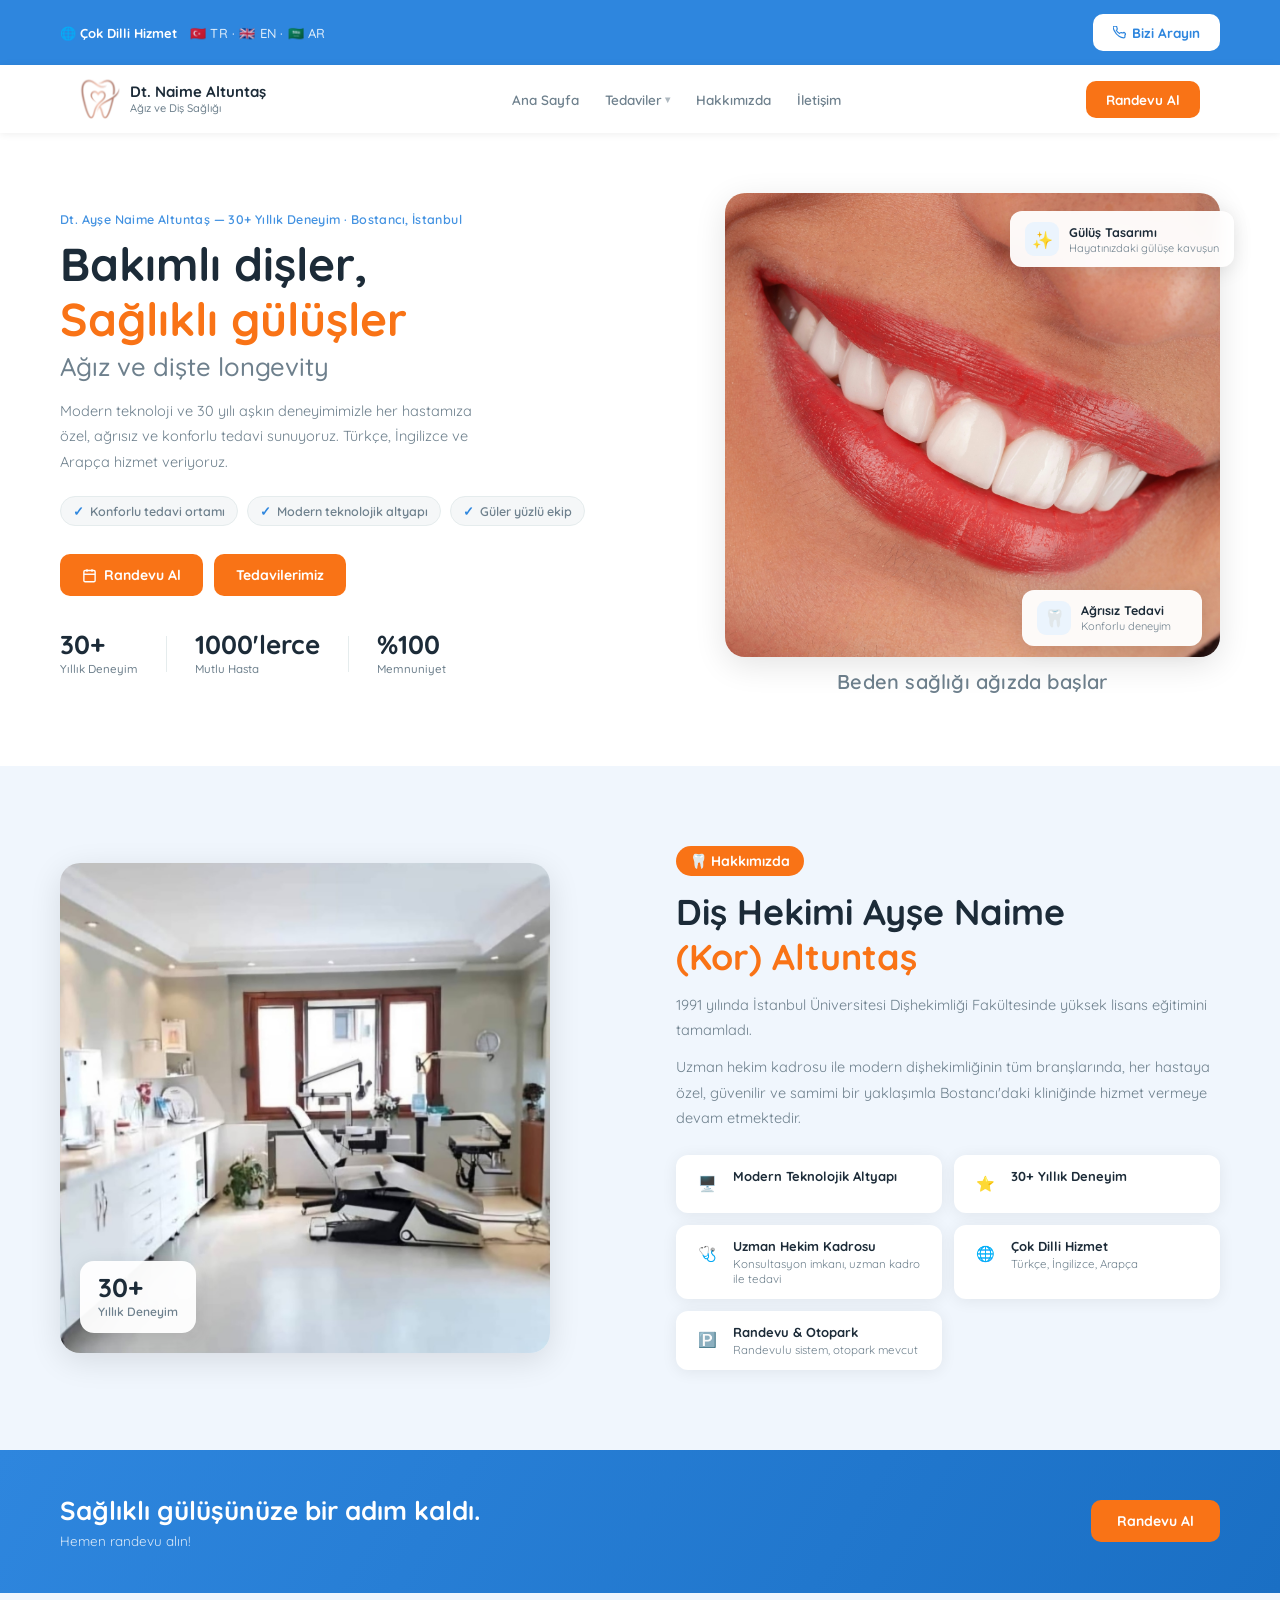
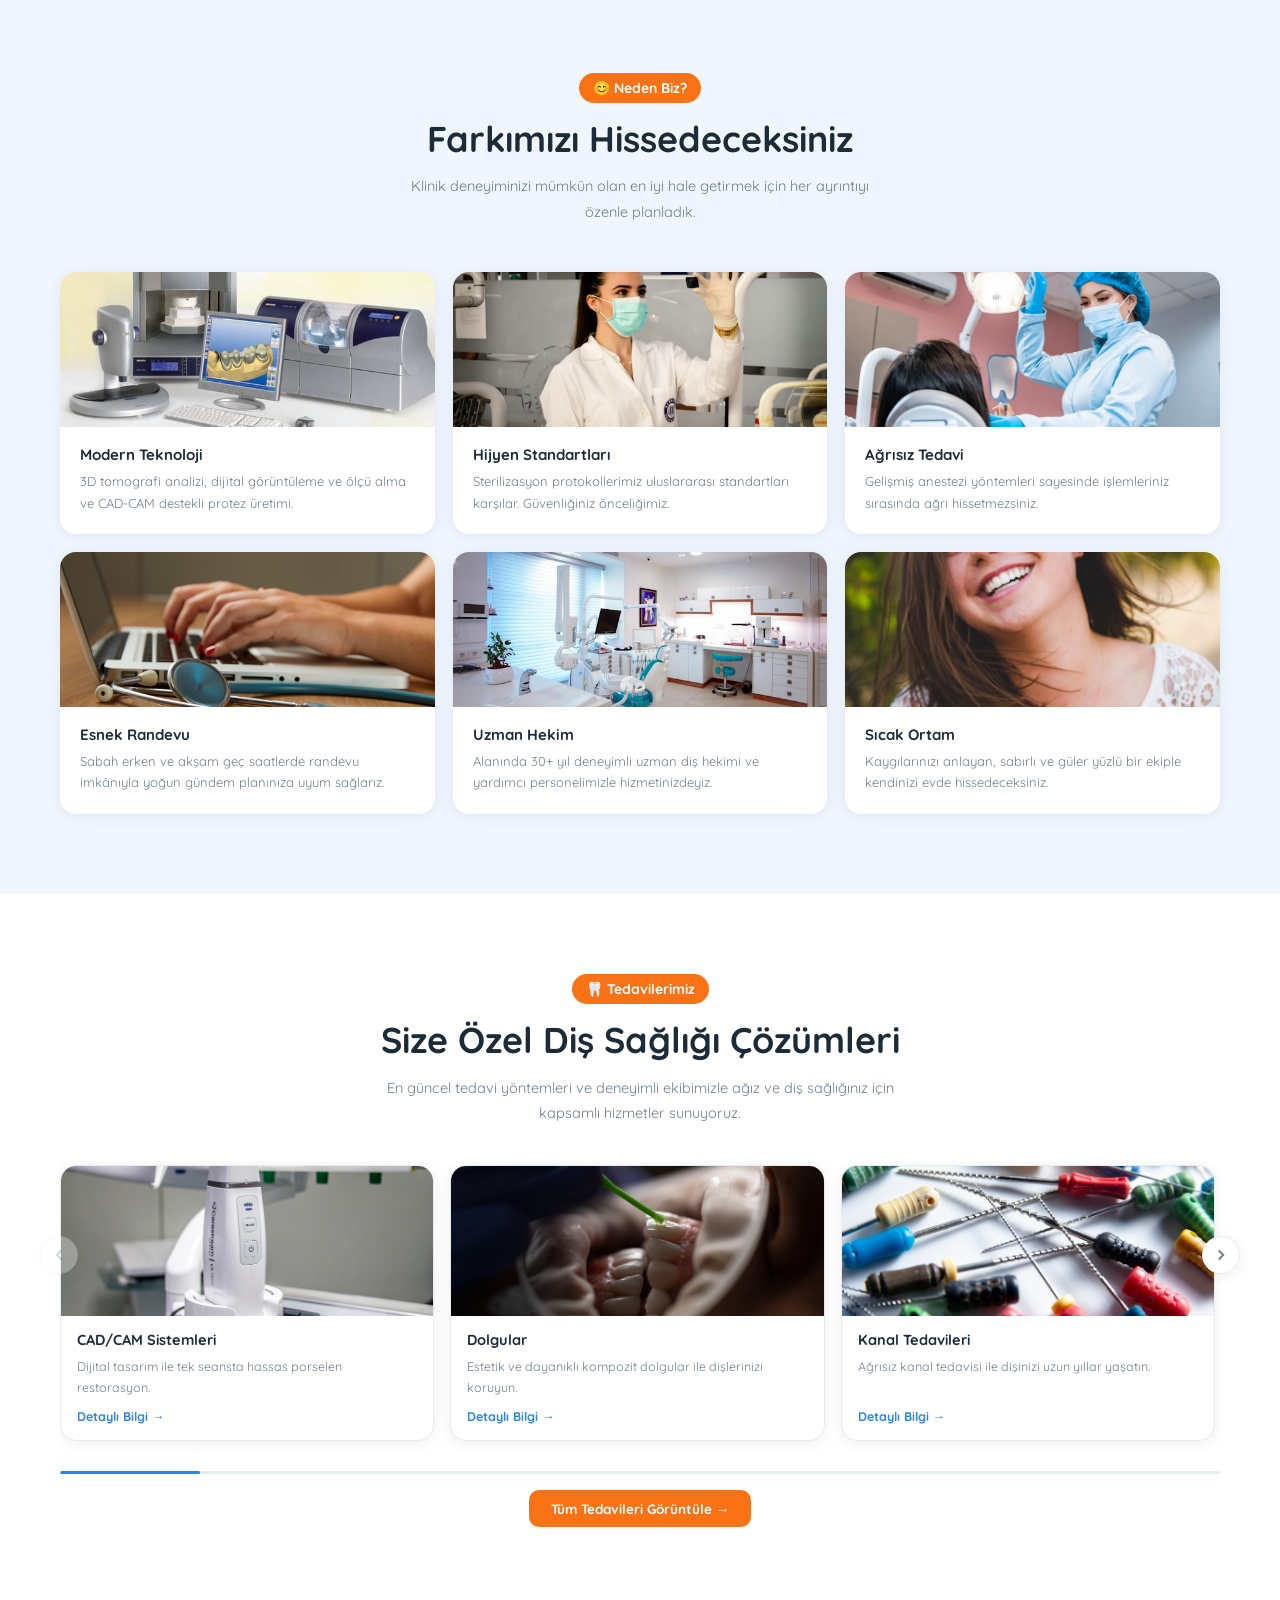
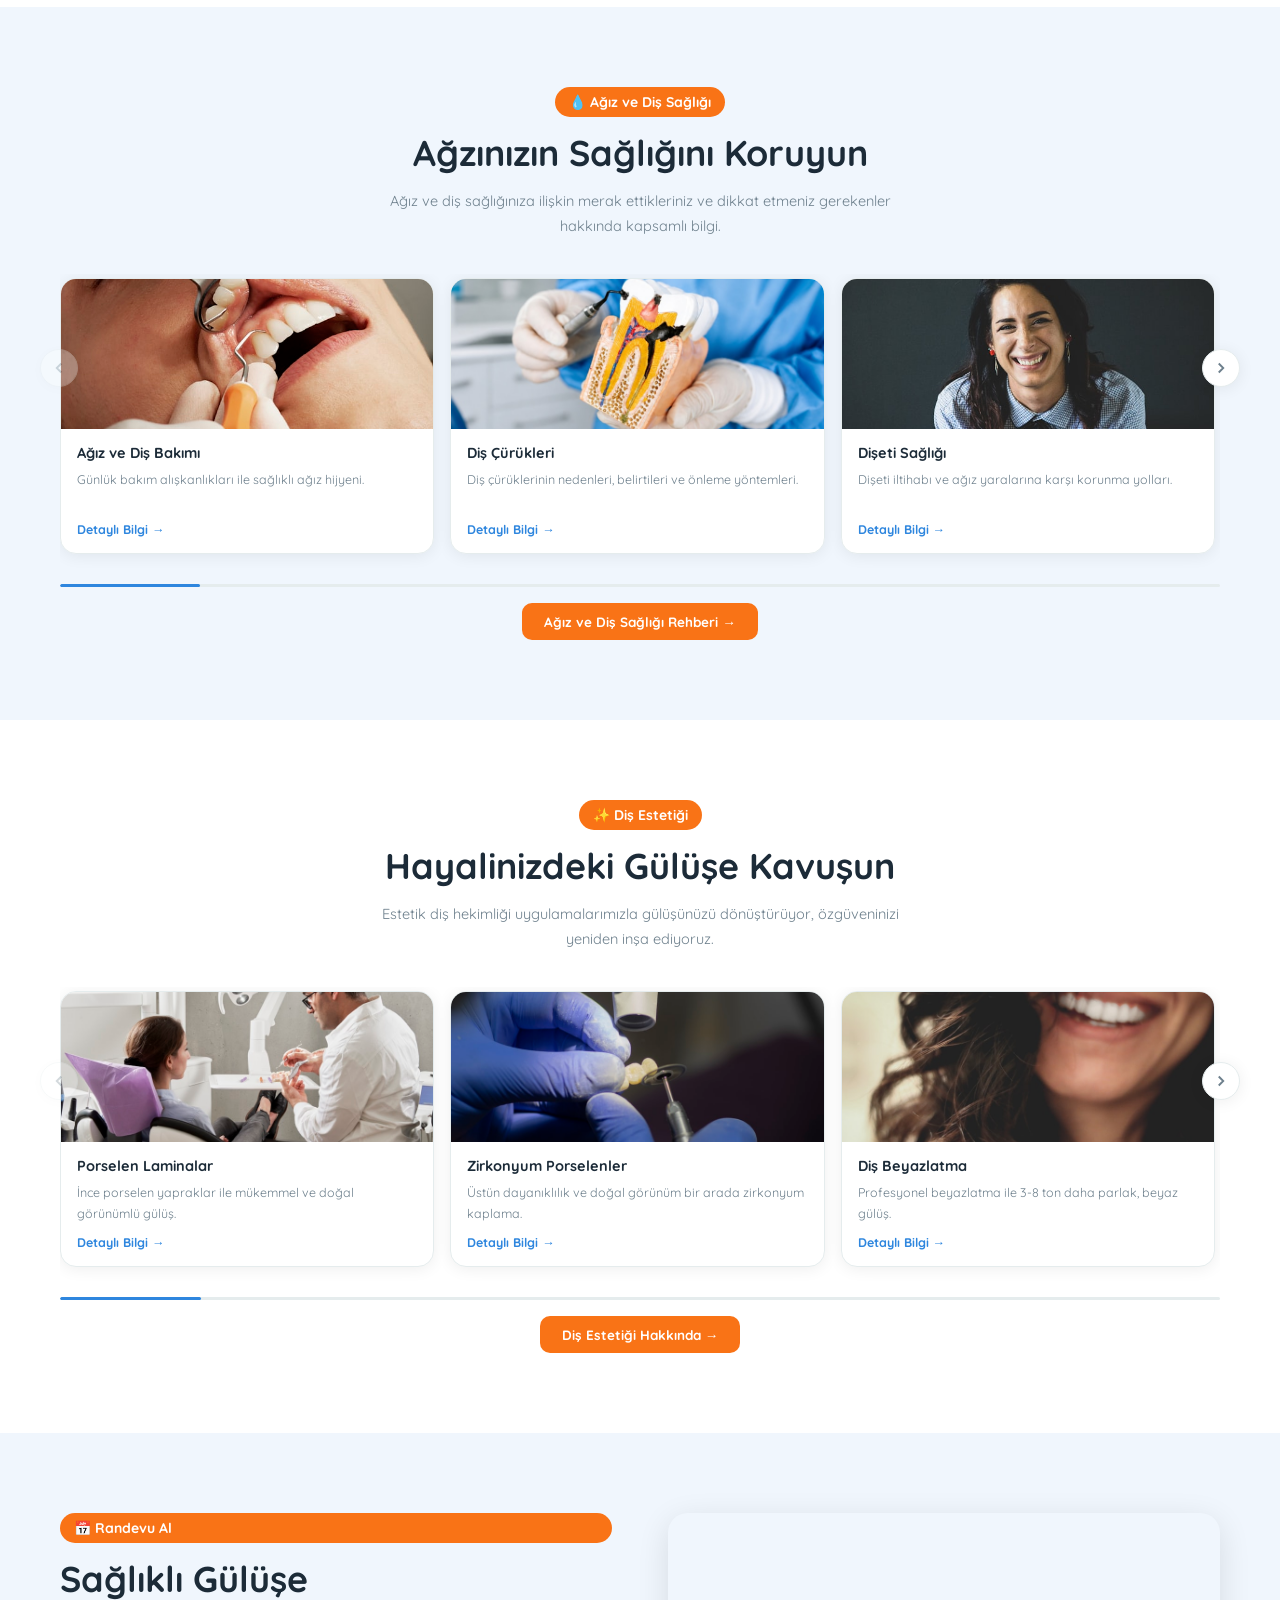
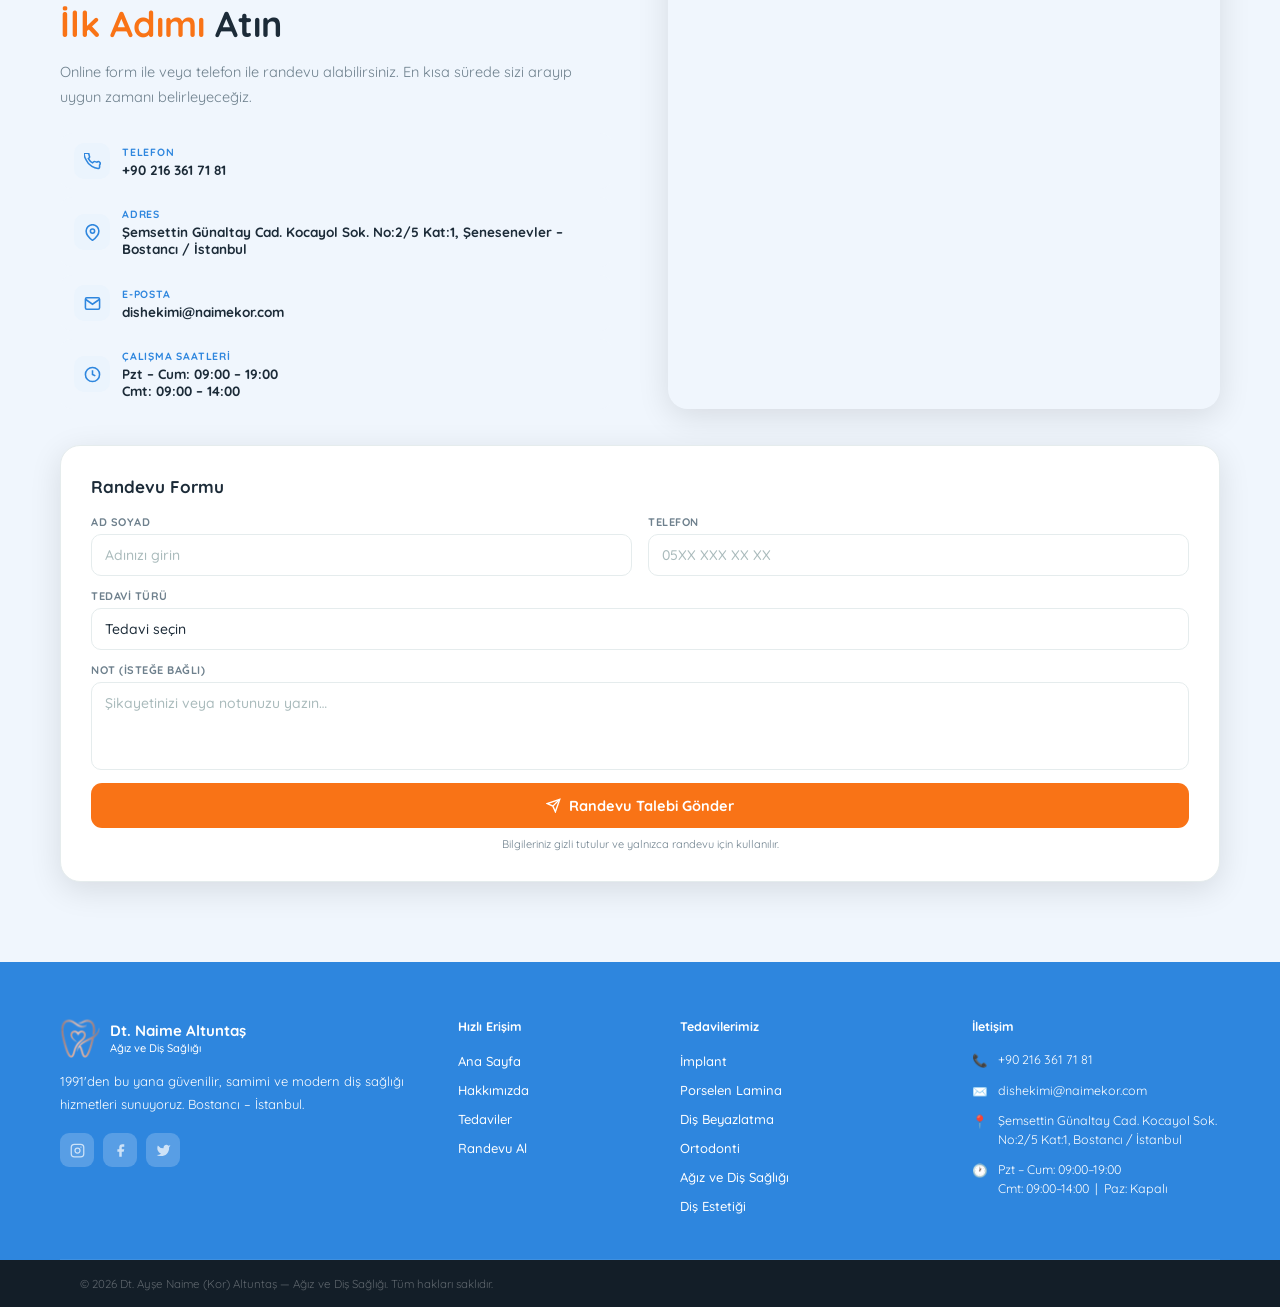
==== commit 217b3d20: "Neden Biz: update Modern Teknoloji image and description text Co-Authored-By: Claude Sonnet 4.6 <nor" ====
--- a/index.html
+++ b/index.html
@@ -172,7 +172,7 @@
       <p class="sub">Klinik deneyiminizi mümkün olan en iyi hale getirmek için her ayrıntıyı özenle planladık.</p>
     </div>
     <div class="why-grid stg">
-      <div class="why-card fu"><img class="wc-img" src="images/photo-1606811971618-4486d14f3f99.jpg" alt="Modern Teknoloji"><div class="wc-body"><h3>Modern Teknoloji</h3><p>3D görüntüleme, lazer tedavi ve dijital diş izi sistemleriyle en güncel tedavileri sunuyoruz.</p></div></div>
+      <div class="why-card fu"><img class="wc-img" src="images/modern-teknoloji.jpg" alt="Modern Teknoloji"><div class="wc-body"><h3>Modern Teknoloji</h3><p>3D tomografi analizi, dijital görüntüleme ve ölçü alma ve CAD-CAM destekli protez üretimi.</p></div></div>
       <div class="why-card fu"><img class="wc-img" src="images/photo-1527613426441-4da17471b66d.jpg" alt="Hijyen Standartları"><div class="wc-body"><h3>Hijyen Standartları</h3><p>Sterilizasyon protokollerimiz uluslararası standartları karşılar. Güvenliğiniz önceliğimiz.</p></div></div>
       <div class="why-card fu"><img class="wc-img" src="images/photo-1681939282781-341ac4f61996.jpg" alt="Ağrısız Tedavi"><div class="wc-body"><h3>Ağrısız Tedavi</h3><p>Gelişmiş anestezi yöntemleri sayesinde işlemleriniz sırasında ağrı hissetmezsiniz.</p></div></div>
       <div class="why-card fu"><img class="wc-img" src="images/photo-1576091160550-2173dba999ef.jpg" alt="Esnek Randevu"><div class="wc-body"><h3>Esnek Randevu</h3><p>Sabah erken ve akşam geç saatlerde randevu imkânıyla yoğun gündem planınıza uyum sağlarız.</p></div></div>
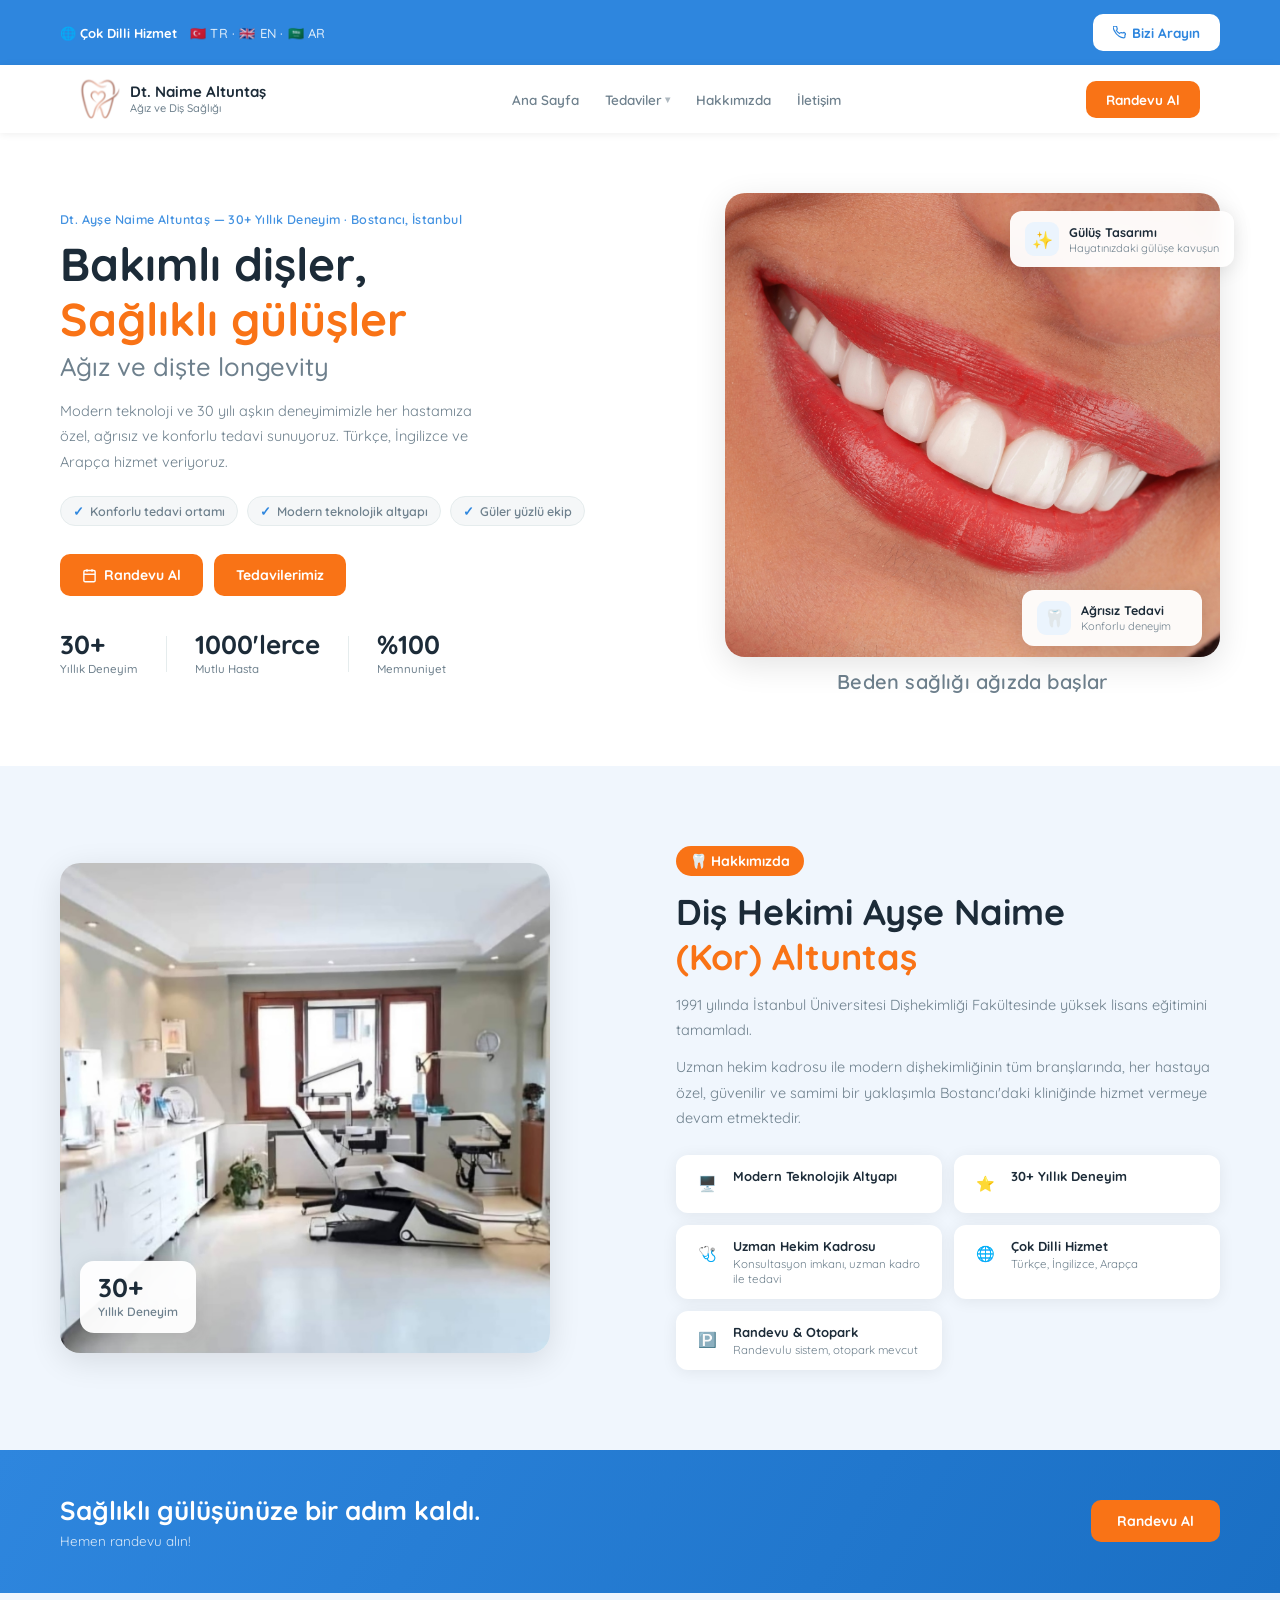
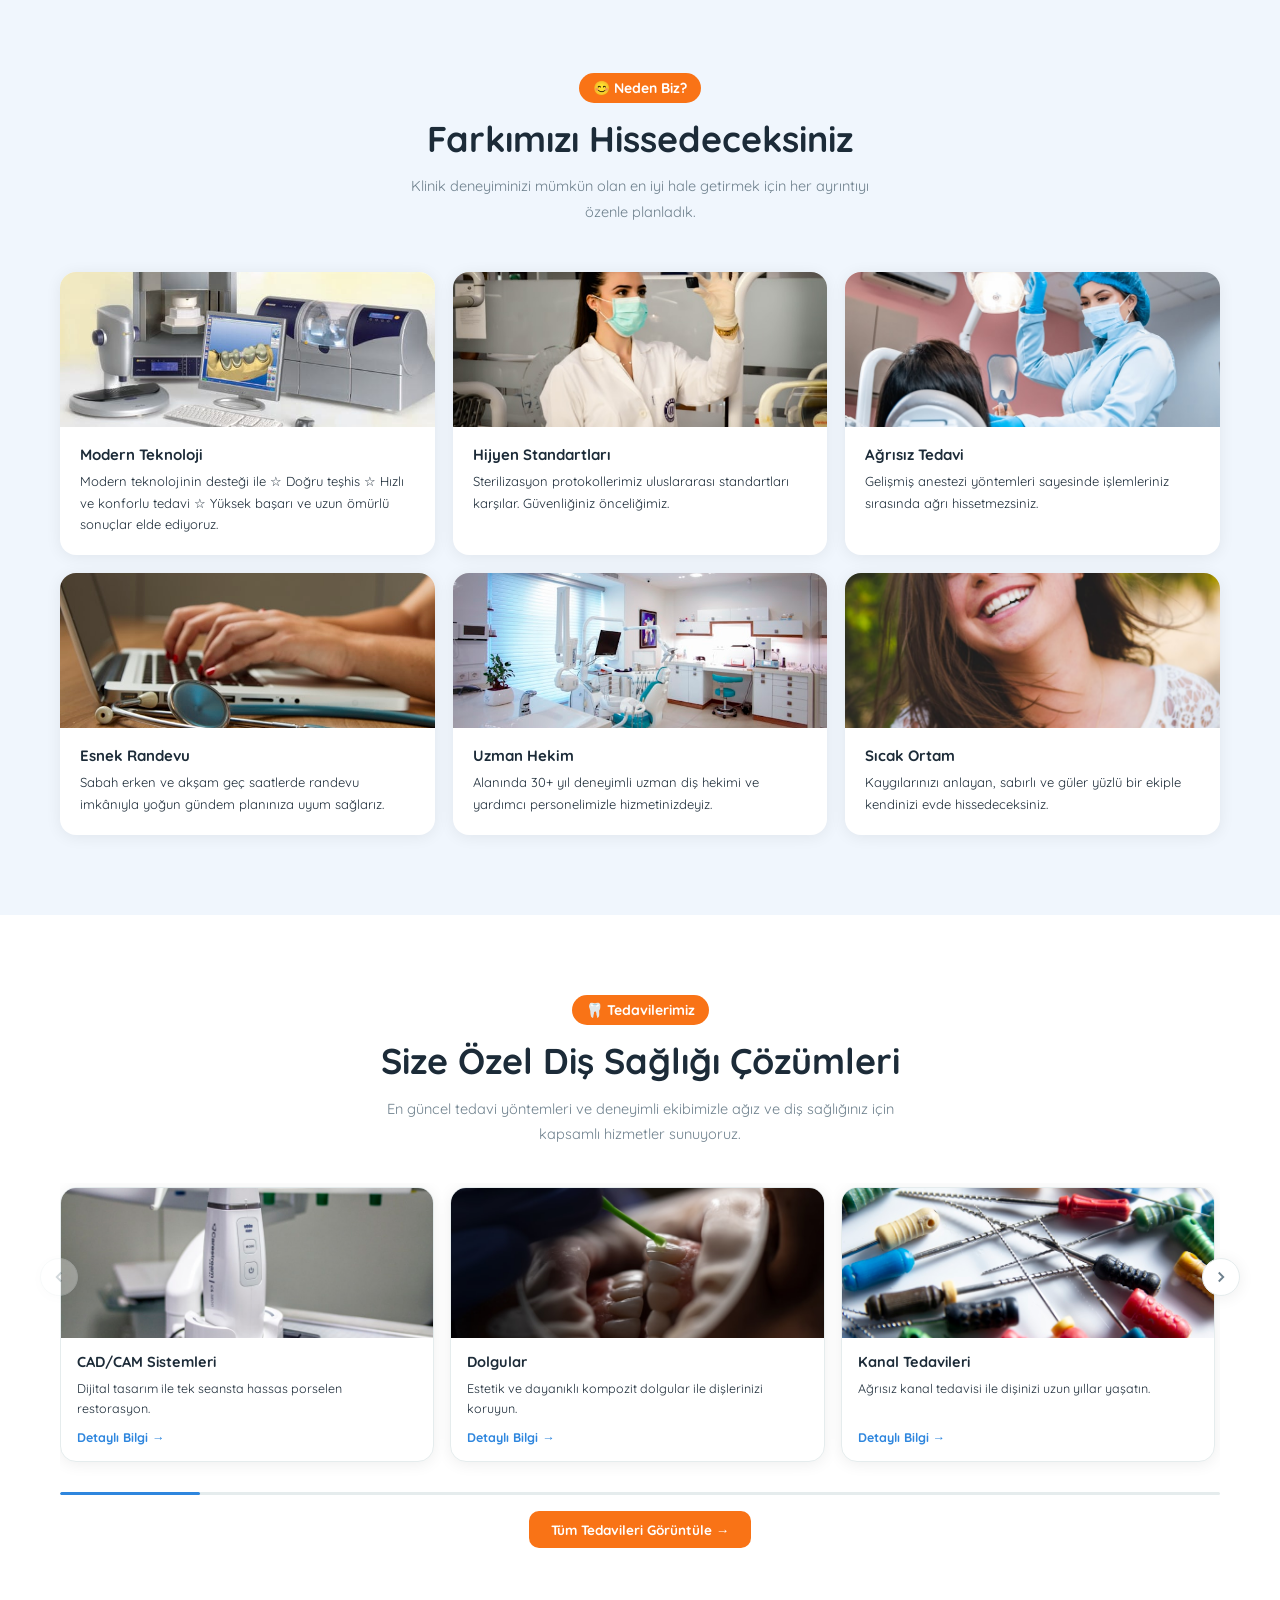
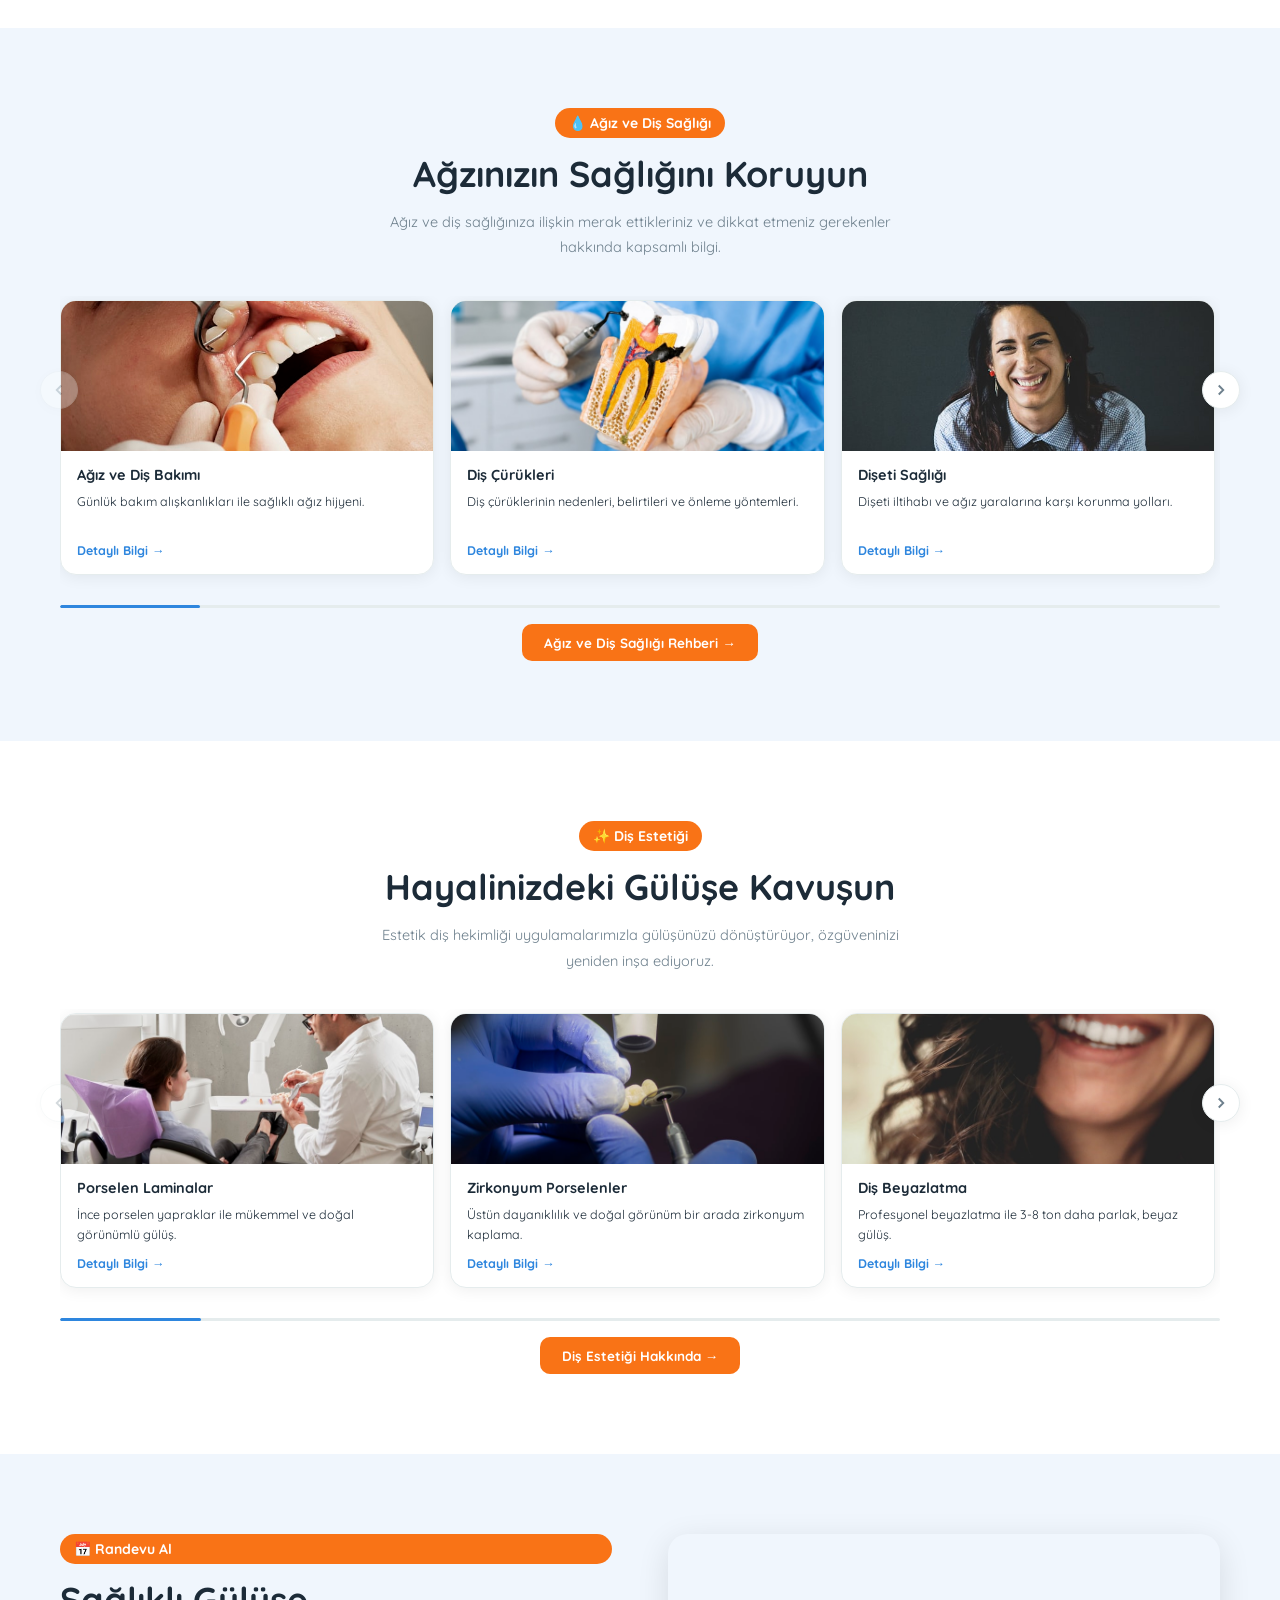
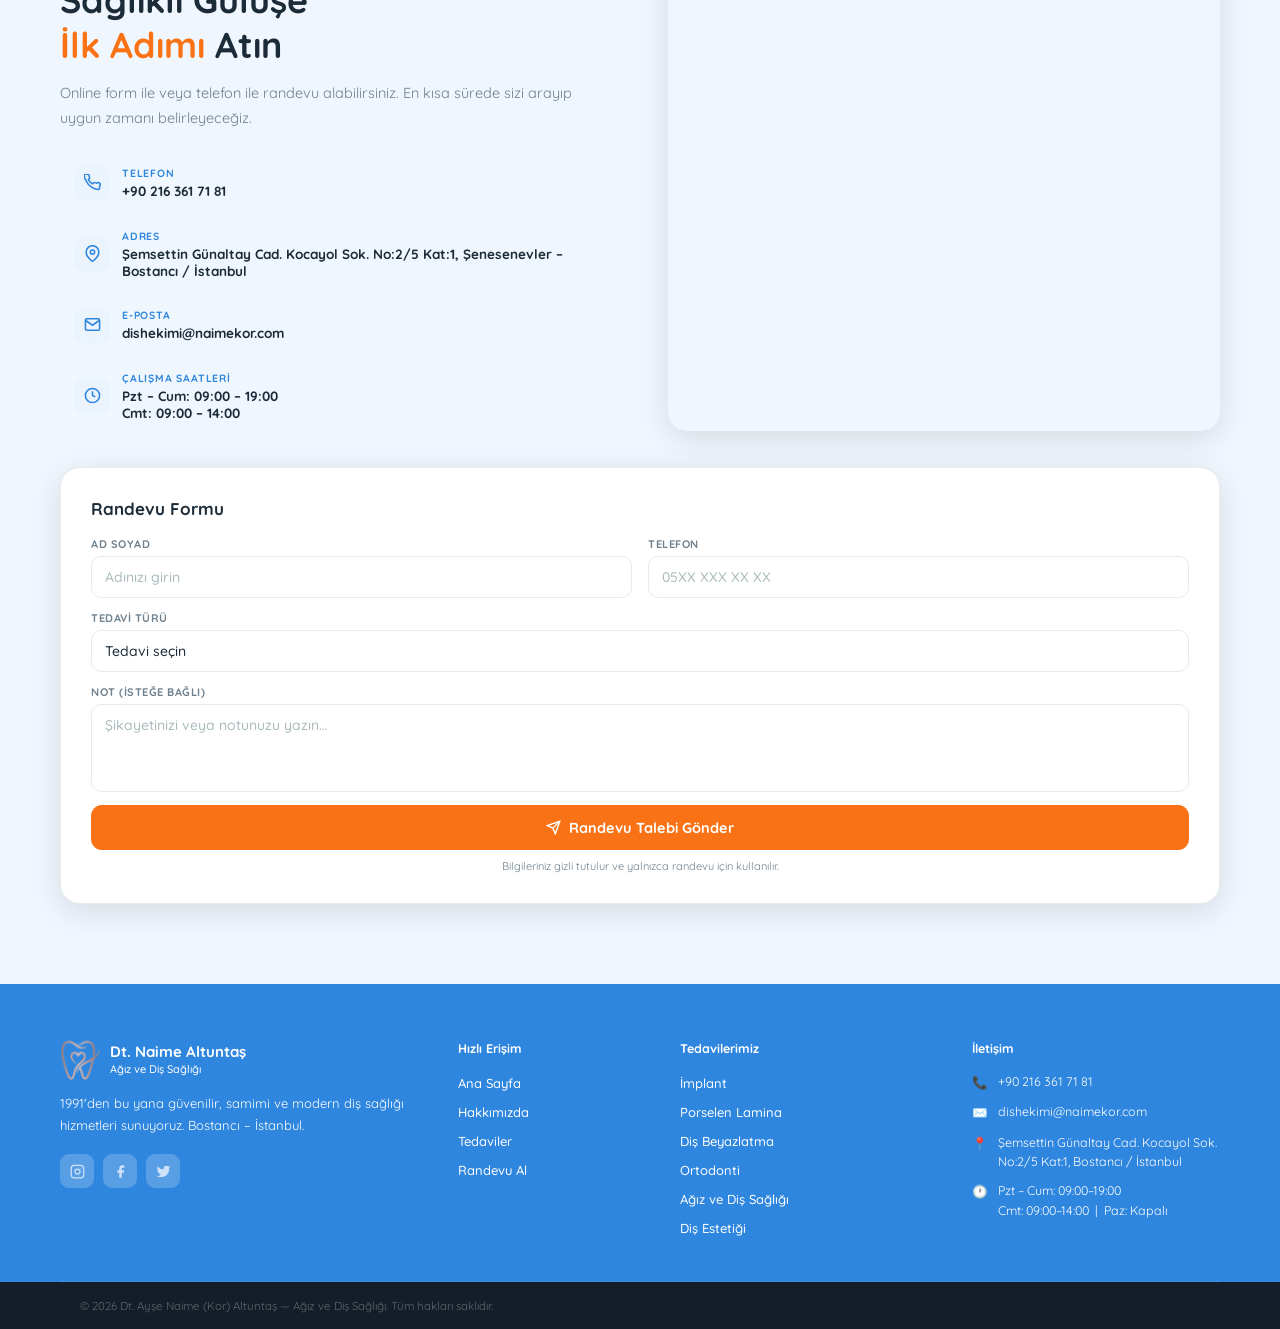
==== commit f39a4d45: "Neden Biz: update Modern Teknoloji card description Co-Authored-By: Claude Sonnet 4.6 <noreply@anthr" ====
--- a/index.html
+++ b/index.html
@@ -172,7 +172,7 @@
       <p class="sub">Klinik deneyiminizi mümkün olan en iyi hale getirmek için her ayrıntıyı özenle planladık.</p>
     </div>
     <div class="why-grid stg">
-      <div class="why-card fu"><img class="wc-img" src="images/modern-teknoloji.jpg" alt="Modern Teknoloji"><div class="wc-body"><h3>Modern Teknoloji</h3><p>3D tomografi analizi, dijital görüntüleme ve ölçü alma ve CAD-CAM destekli protez üretimi.</p></div></div>
+      <div class="why-card fu"><img class="wc-img" src="images/modern-teknoloji.jpg" alt="Modern Teknoloji"><div class="wc-body"><h3>Modern Teknoloji</h3><p>Modern teknolojinin desteği ile ☆ Doğru teşhis ☆ Hızlı ve konforlu tedavi ☆ Yüksek başarı ve uzun ömürlü sonuçlar elde ediyoruz.</p></div></div>
       <div class="why-card fu"><img class="wc-img" src="images/photo-1527613426441-4da17471b66d.jpg" alt="Hijyen Standartları"><div class="wc-body"><h3>Hijyen Standartları</h3><p>Sterilizasyon protokollerimiz uluslararası standartları karşılar. Güvenliğiniz önceliğimiz.</p></div></div>
       <div class="why-card fu"><img class="wc-img" src="images/photo-1681939282781-341ac4f61996.jpg" alt="Ağrısız Tedavi"><div class="wc-body"><h3>Ağrısız Tedavi</h3><p>Gelişmiş anestezi yöntemleri sayesinde işlemleriniz sırasında ağrı hissetmezsiniz.</p></div></div>
       <div class="why-card fu"><img class="wc-img" src="images/photo-1576091160550-2173dba999ef.jpg" alt="Esnek Randevu"><div class="wc-body"><h3>Esnek Randevu</h3><p>Sabah erken ve akşam geç saatlerde randevu imkânıyla yoğun gündem planınıza uyum sağlarız.</p></div></div>
--- a/style.css
+++ b/style.css
@@ -115,7 +115,7 @@
 .wc-img{width:100%;height:155px;object-fit:cover;display:block}
 .wc-body{padding:18px 20px 20px}
 .why-card h3{font-size:15px;font-weight:700;margin-bottom:7px}
-.why-card p{font-size:13px;color:var(--txt2);line-height:1.65}
+.why-card p{font-size:13px;color:var(--txt);line-height:1.65}
 
 /* ── CAROUSEL SECTIONS ── */
 .sec-head{text-align:center;margin-bottom:36px}
@@ -127,7 +127,7 @@
 .car-img{width:100%;height:150px;object-fit:cover;display:block}
 .car-body{padding:14px 16px 16px;display:flex;flex-direction:column;gap:7px;flex:1}
 .car-card h3{font-size:14.5px;font-weight:700;color:var(--txt);margin:0}
-.car-card p{font-size:12.5px;color:var(--txt2);line-height:1.62;flex:1;margin:0}
+.car-card p{font-size:12.5px;color:var(--txt);line-height:1.62;flex:1;margin:0}
 .car-link{font-size:12.5px;font-weight:700;color:var(--teal);text-decoration:none;display:inline-flex;align-items:center;gap:4px;transition:gap .2s;margin-top:4px}
 .car-link:hover{gap:8px}
 .sec-more{text-align:center;margin-top:16px}
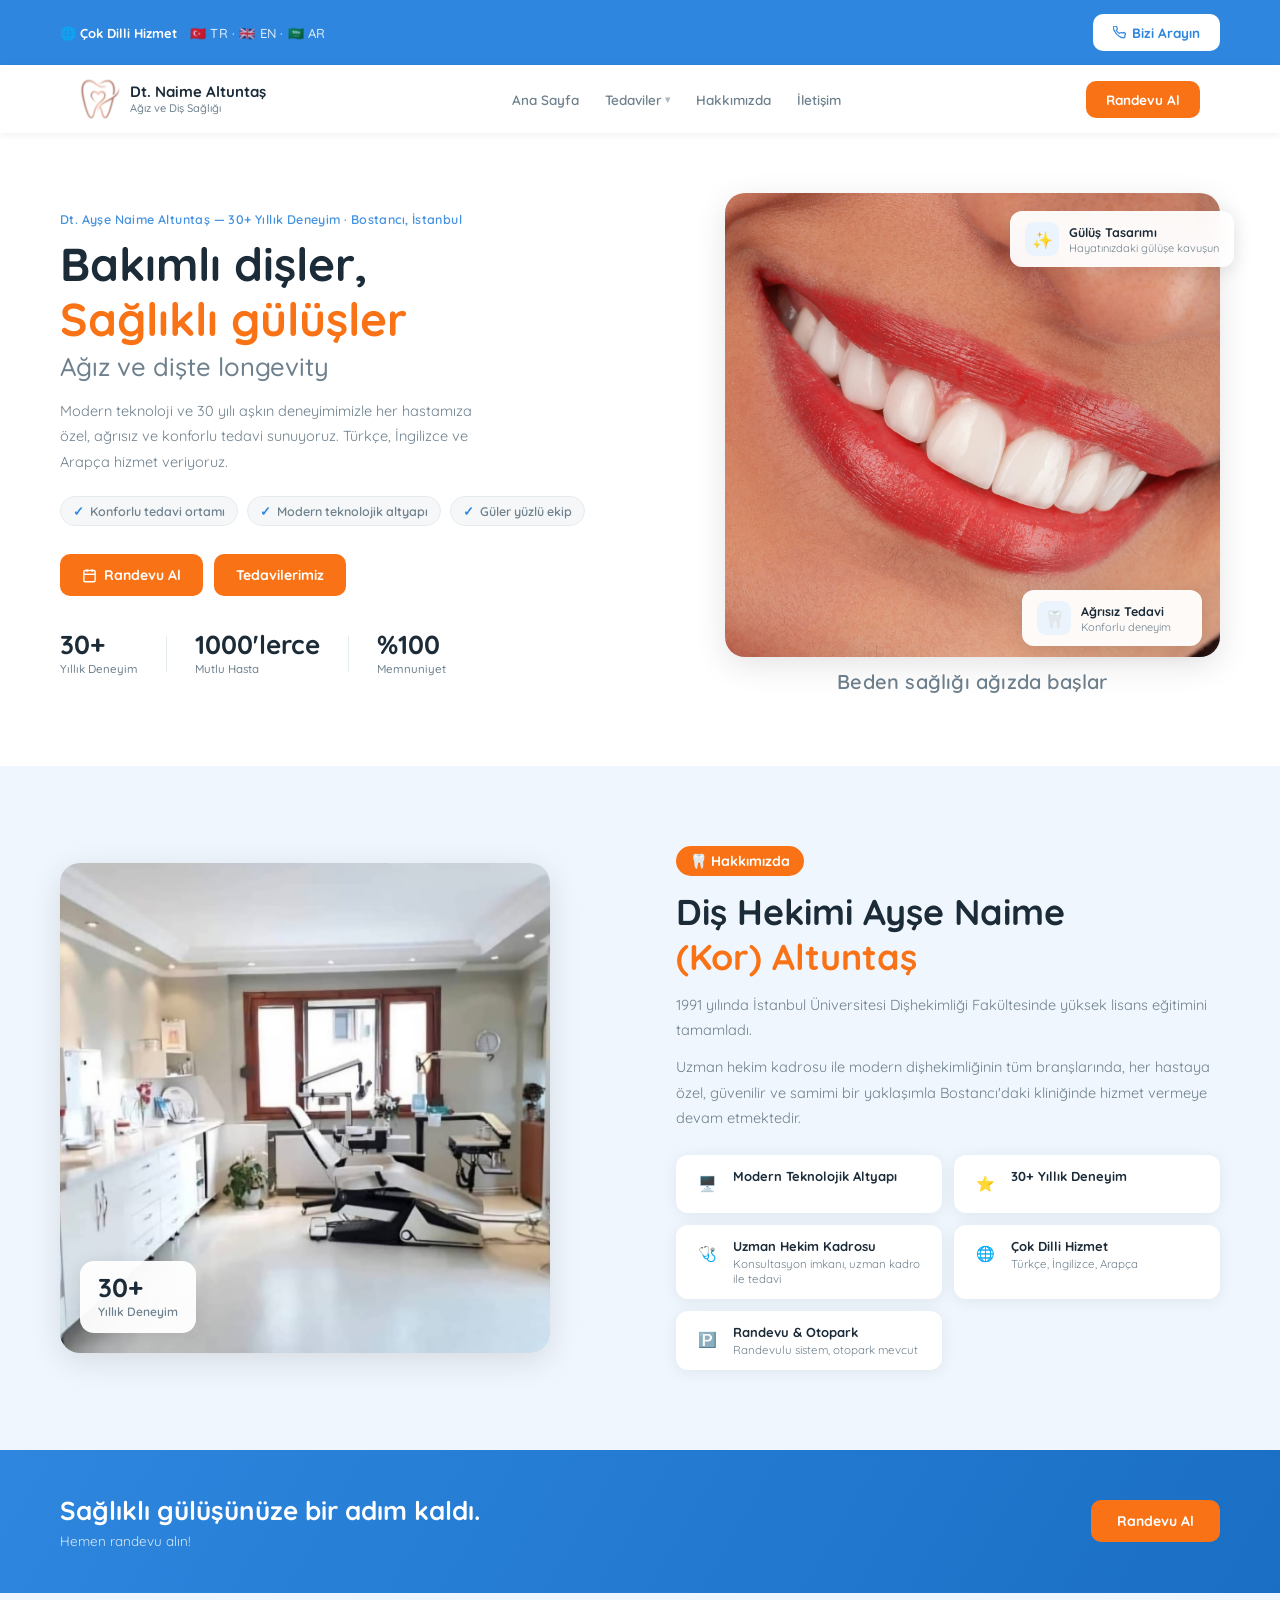
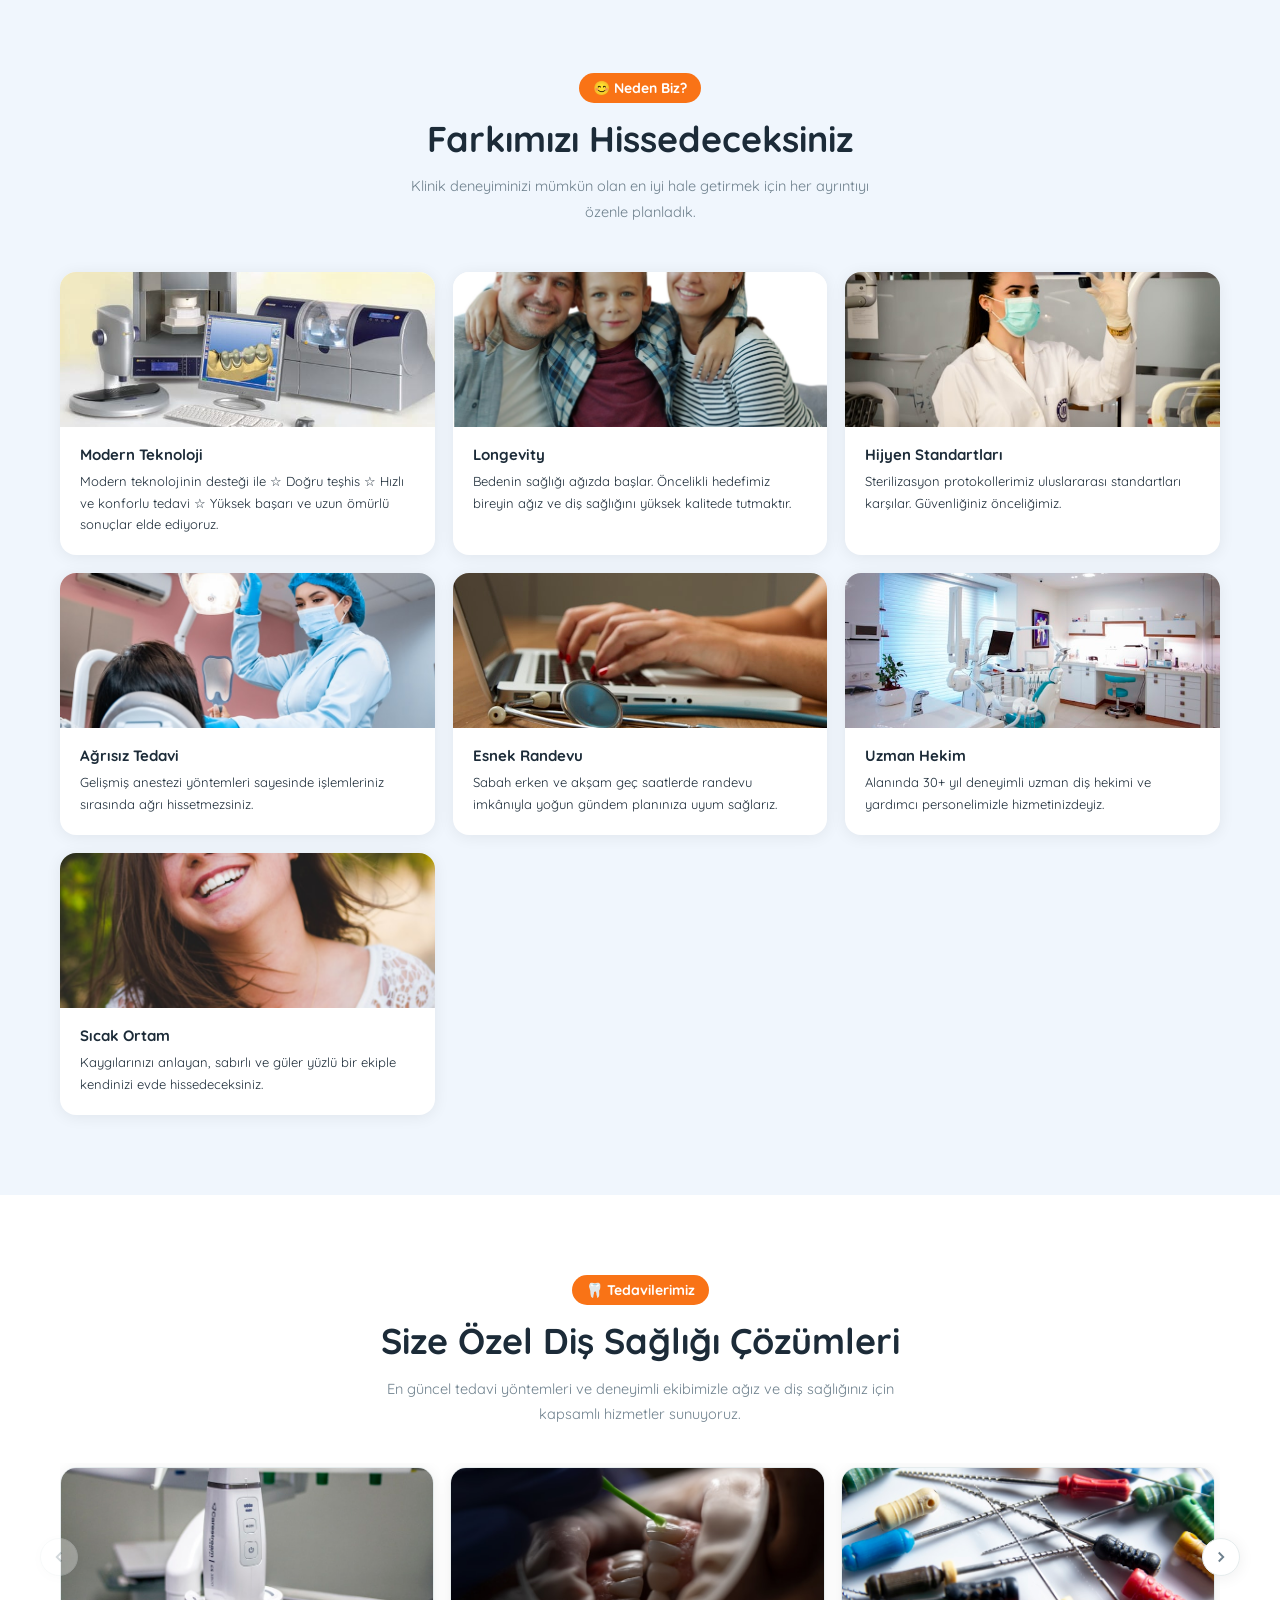
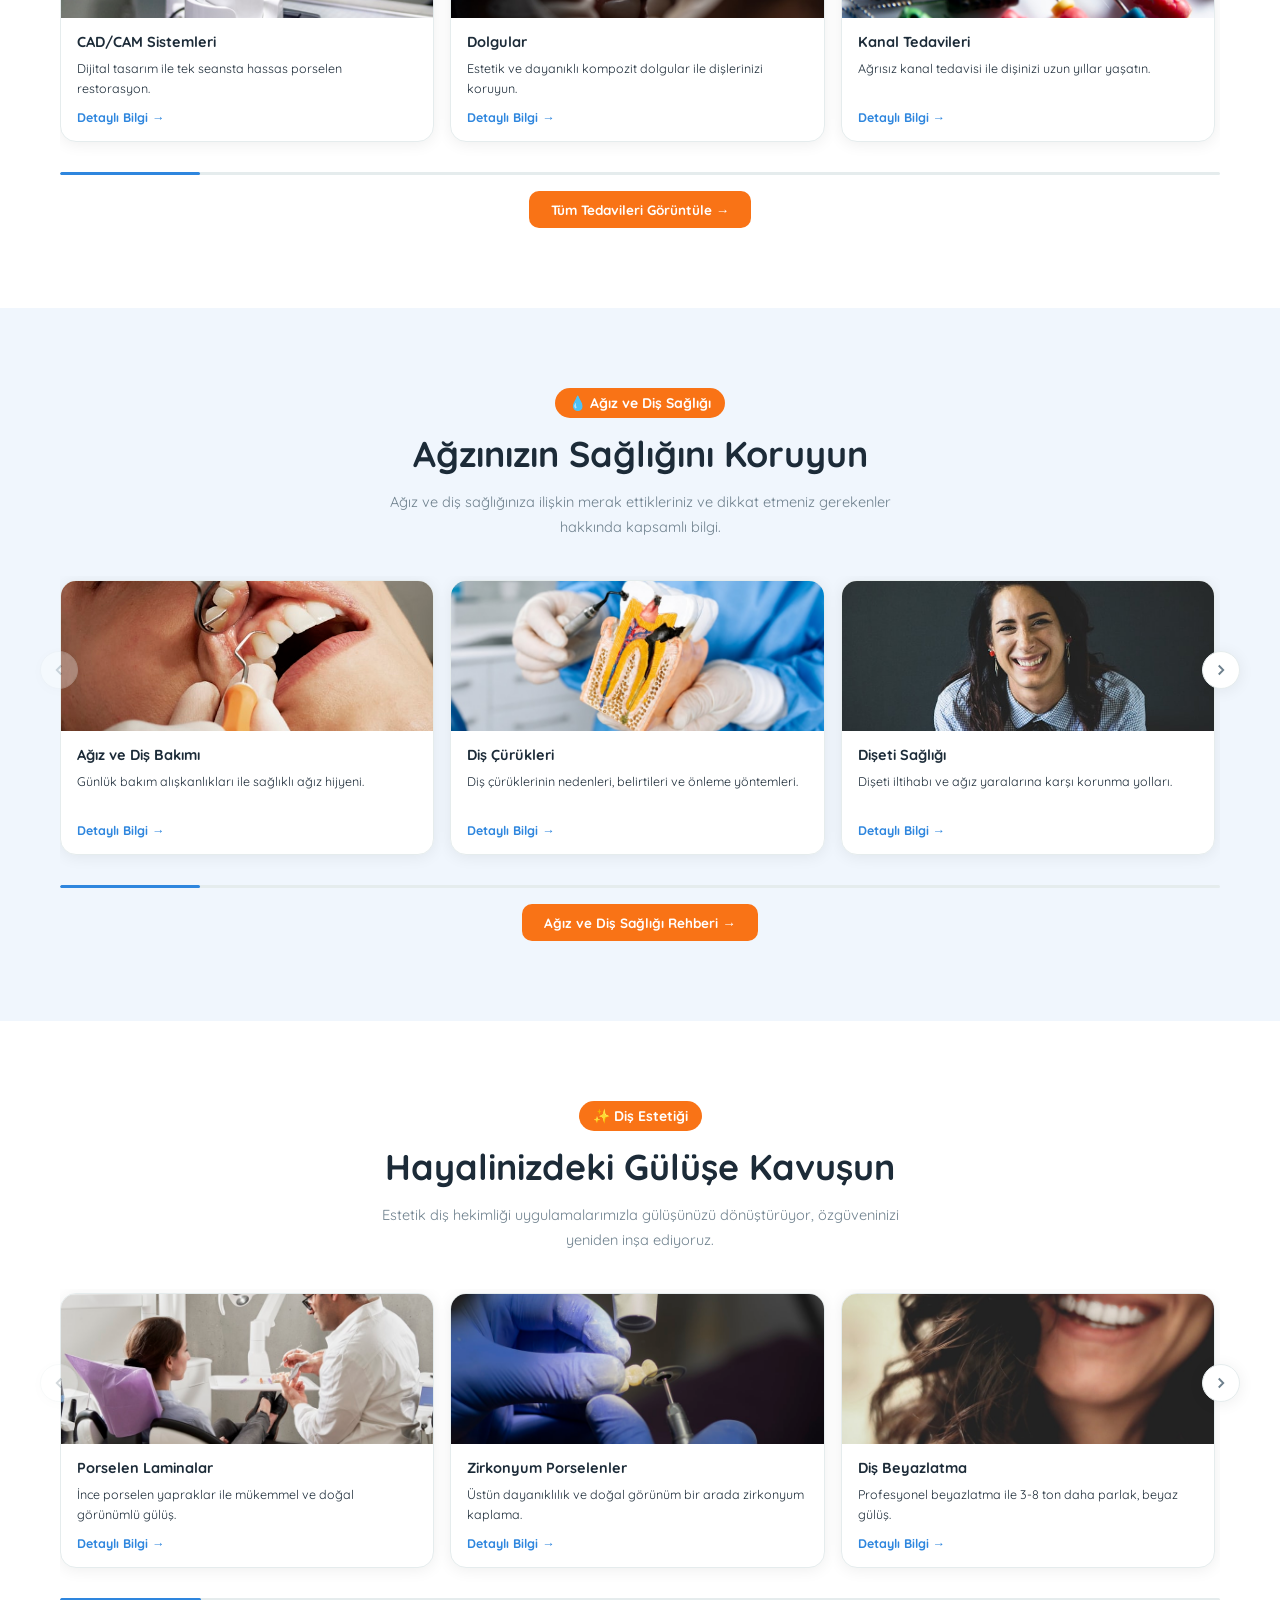
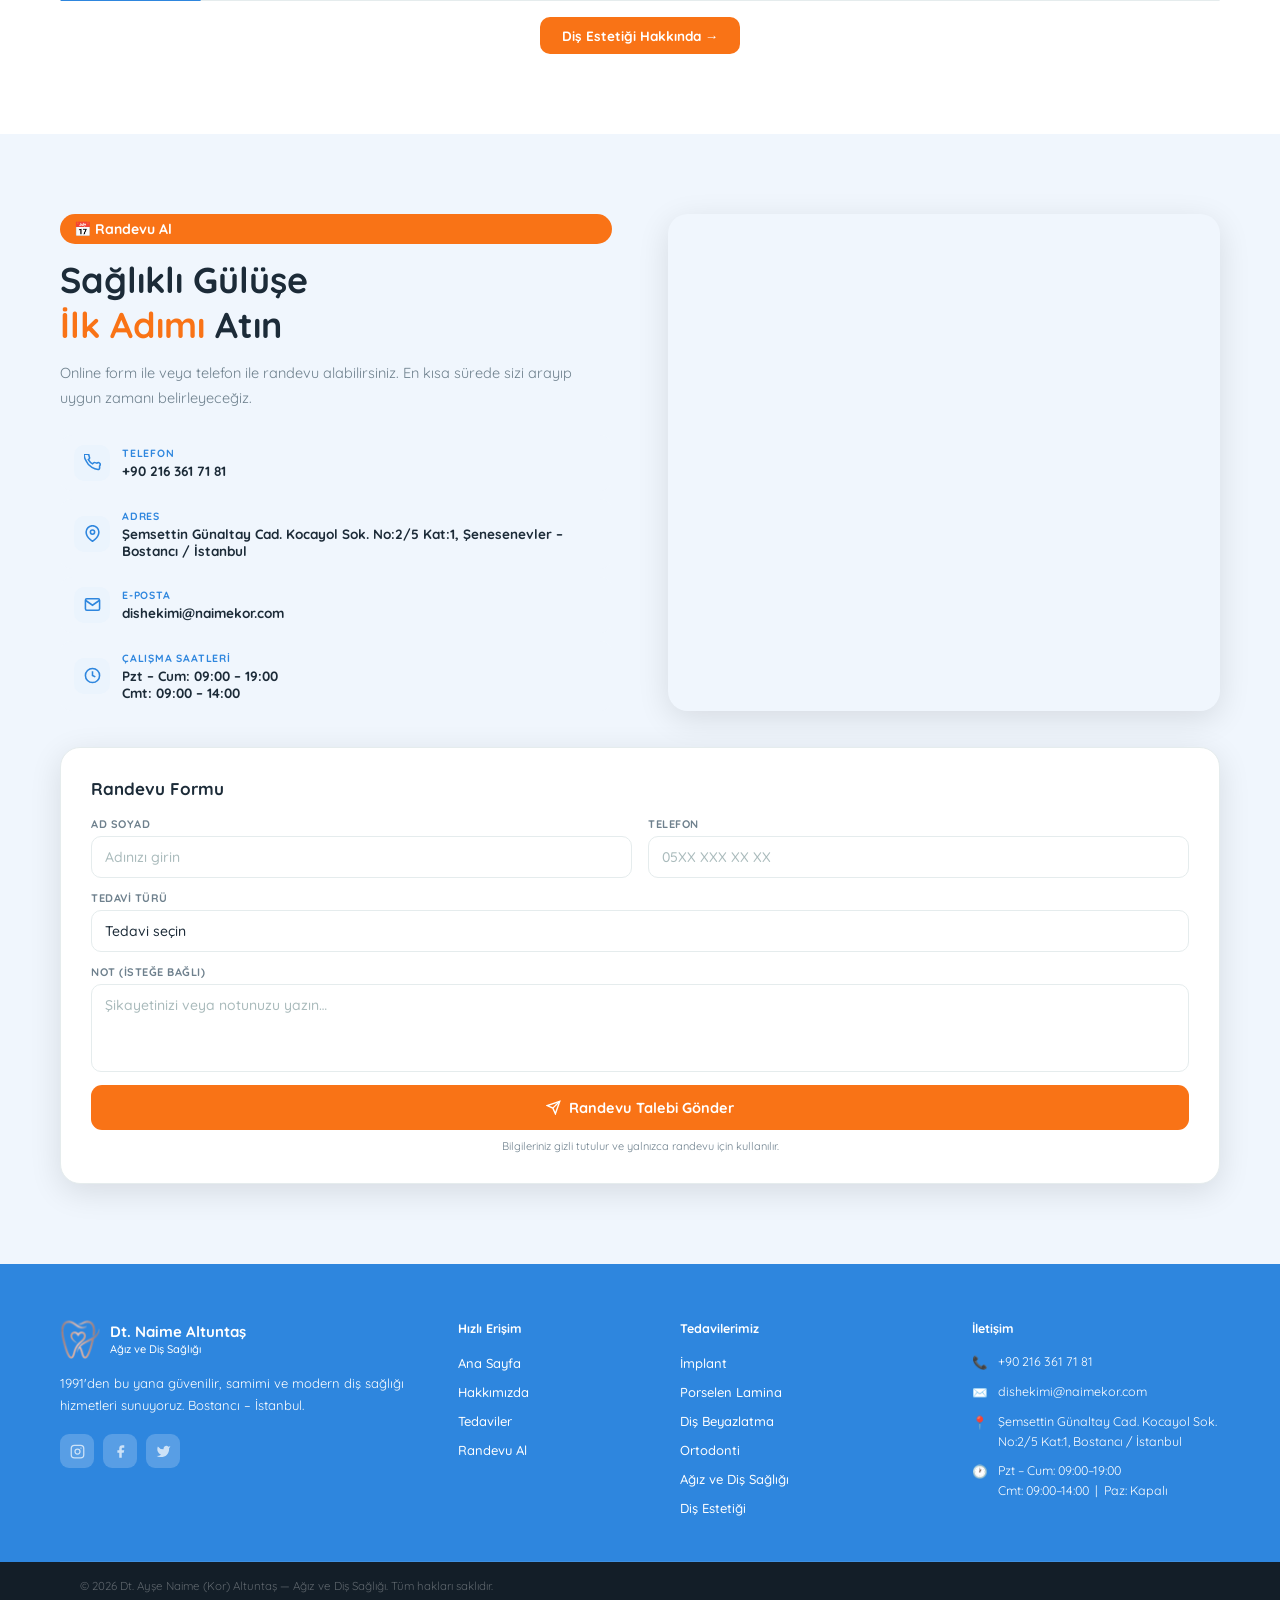
==== commit ea51e54f: "Neden Biz: add Longevity card as 2nd item with family photo Co-Authored-By: Claude Sonnet 4.6 <norep" ====
--- a/index.html
+++ b/index.html
@@ -173,6 +173,7 @@
     </div>
     <div class="why-grid stg">
       <div class="why-card fu"><img class="wc-img" src="images/modern-teknoloji.jpg" alt="Modern Teknoloji"><div class="wc-body"><h3>Modern Teknoloji</h3><p>Modern teknolojinin desteği ile ☆ Doğru teşhis ☆ Hızlı ve konforlu tedavi ☆ Yüksek başarı ve uzun ömürlü sonuçlar elde ediyoruz.</p></div></div>
+      <div class="why-card fu"><img class="wc-img" src="images/longevity.jpg" alt="Longevity"><div class="wc-body"><h3>Longevity</h3><p>Bedenin sağlığı ağızda başlar. Öncelikli hedefimiz bireyin ağız ve diş sağlığını yüksek kalitede tutmaktır.</p></div></div>
       <div class="why-card fu"><img class="wc-img" src="images/photo-1527613426441-4da17471b66d.jpg" alt="Hijyen Standartları"><div class="wc-body"><h3>Hijyen Standartları</h3><p>Sterilizasyon protokollerimiz uluslararası standartları karşılar. Güvenliğiniz önceliğimiz.</p></div></div>
       <div class="why-card fu"><img class="wc-img" src="images/photo-1681939282781-341ac4f61996.jpg" alt="Ağrısız Tedavi"><div class="wc-body"><h3>Ağrısız Tedavi</h3><p>Gelişmiş anestezi yöntemleri sayesinde işlemleriniz sırasında ağrı hissetmezsiniz.</p></div></div>
       <div class="why-card fu"><img class="wc-img" src="images/photo-1576091160550-2173dba999ef.jpg" alt="Esnek Randevu"><div class="wc-body"><h3>Esnek Randevu</h3><p>Sabah erken ve akşam geç saatlerde randevu imkânıyla yoğun gündem planınıza uyum sağlarız.</p></div></div>
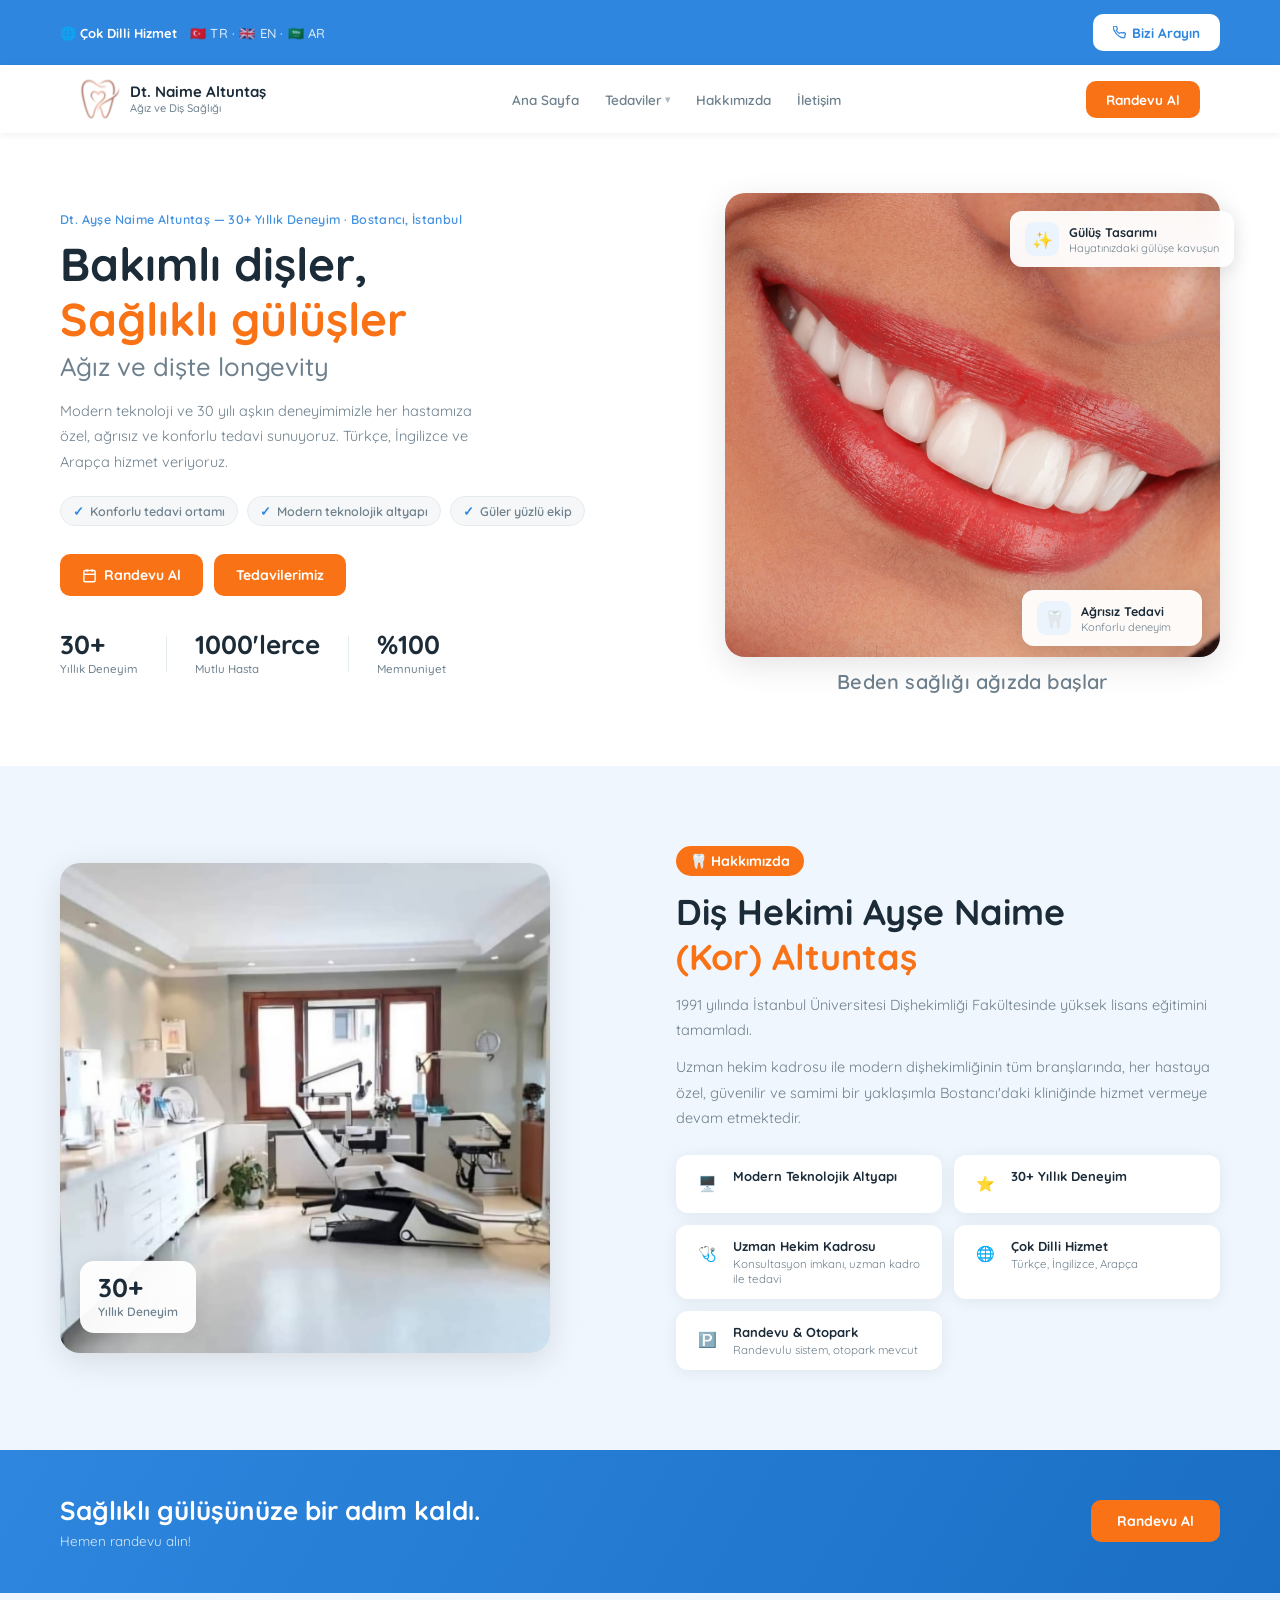
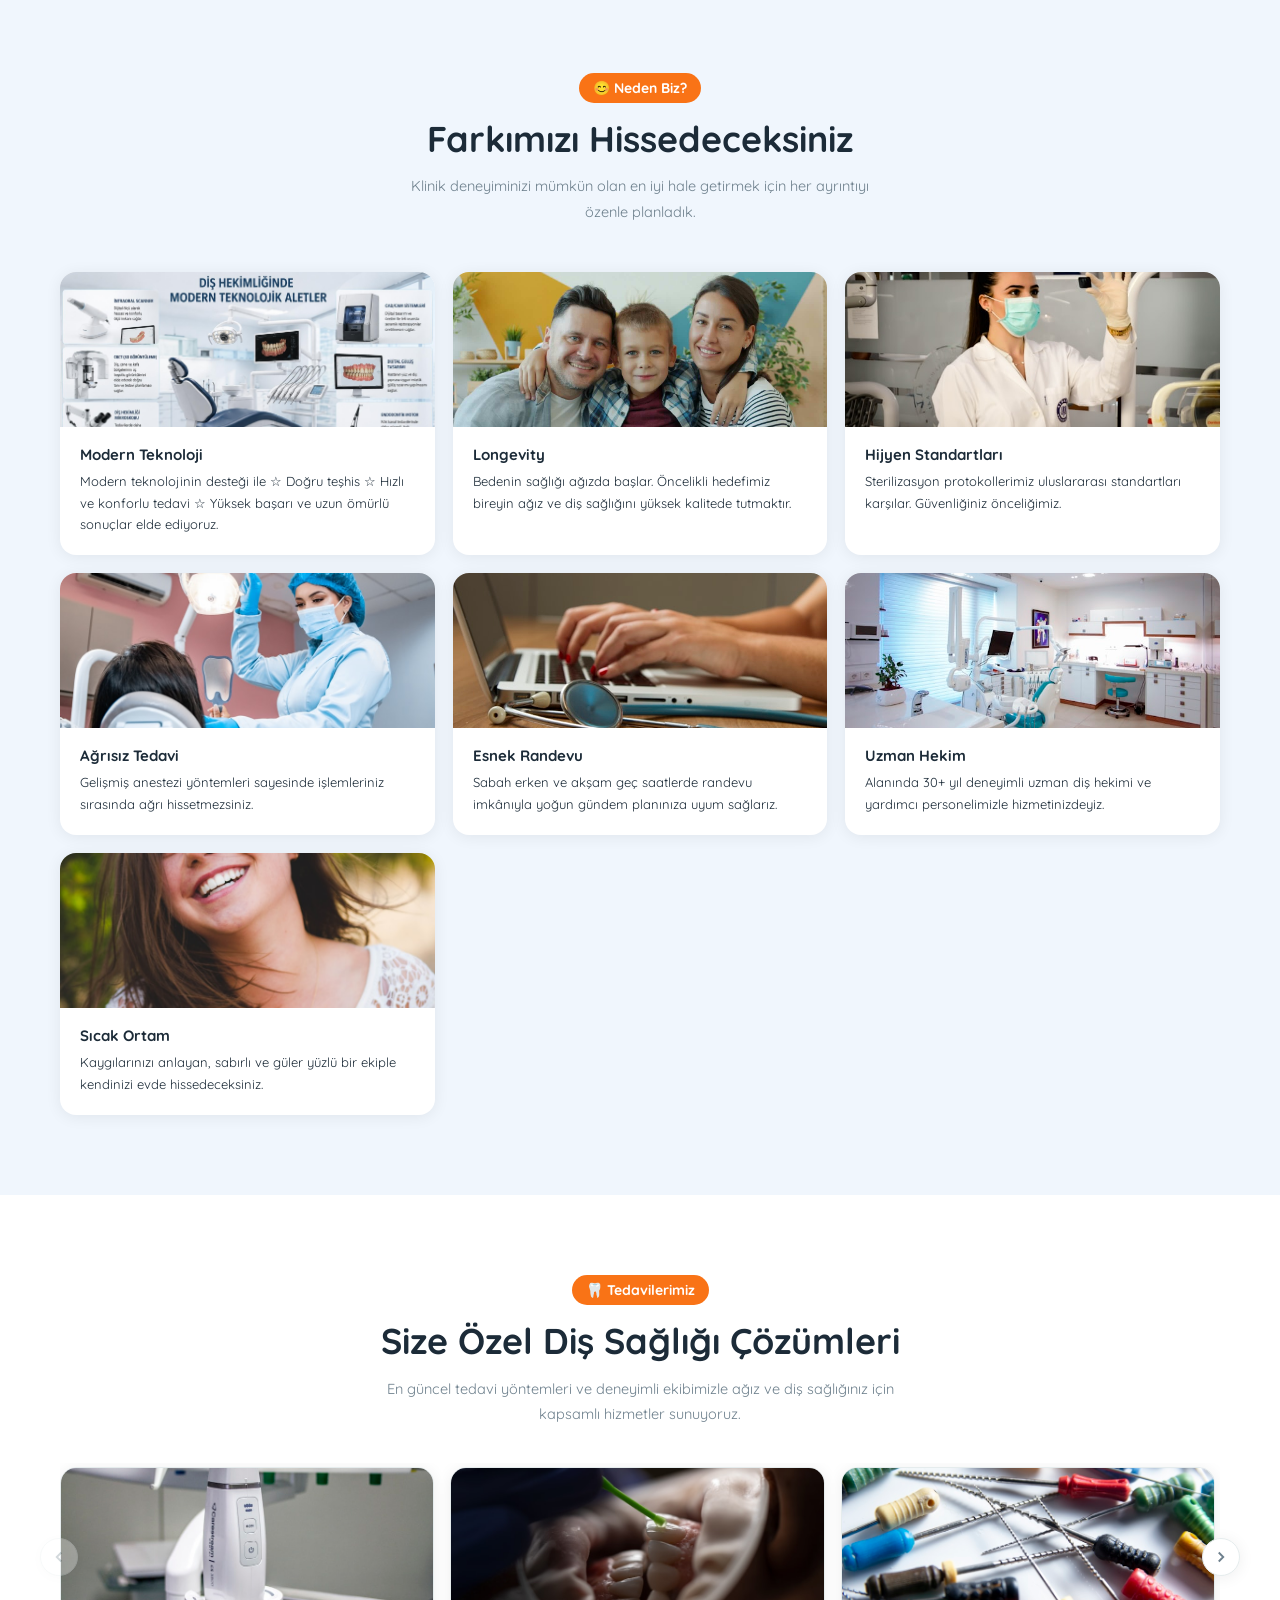
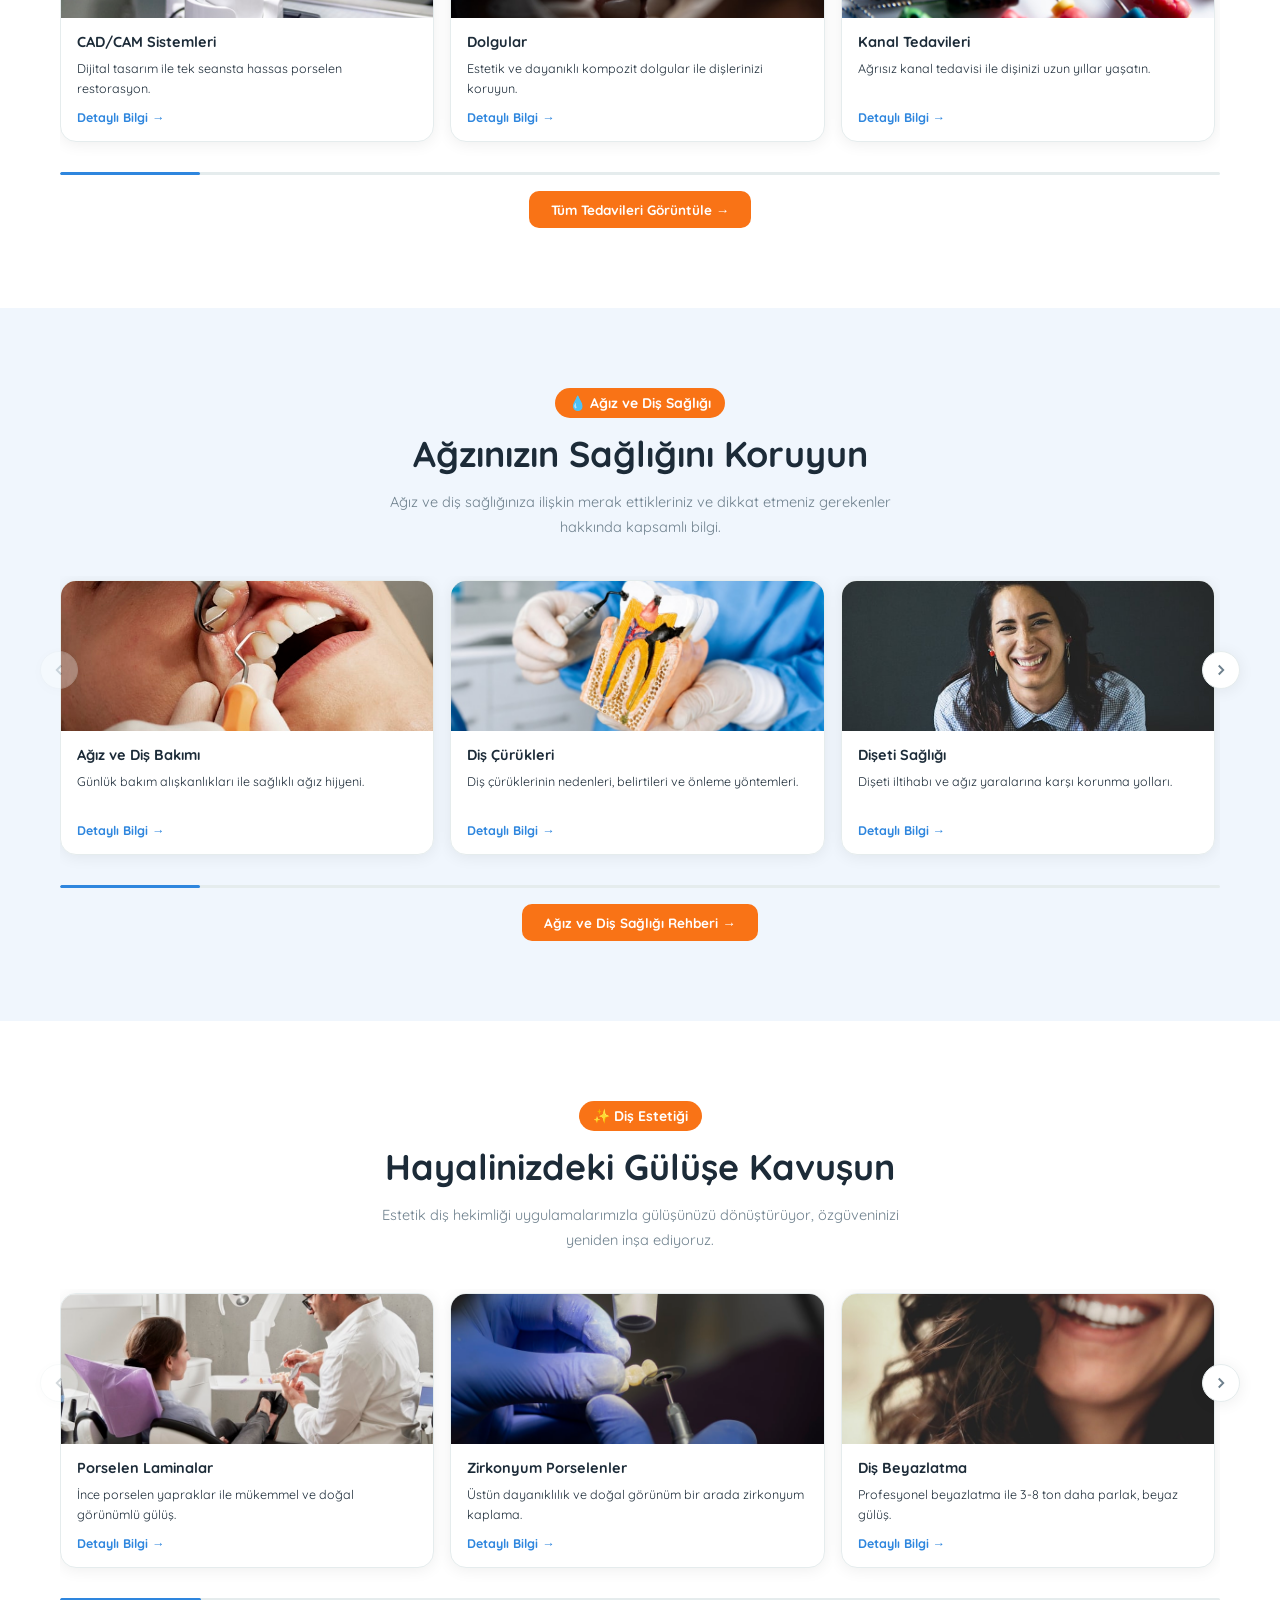
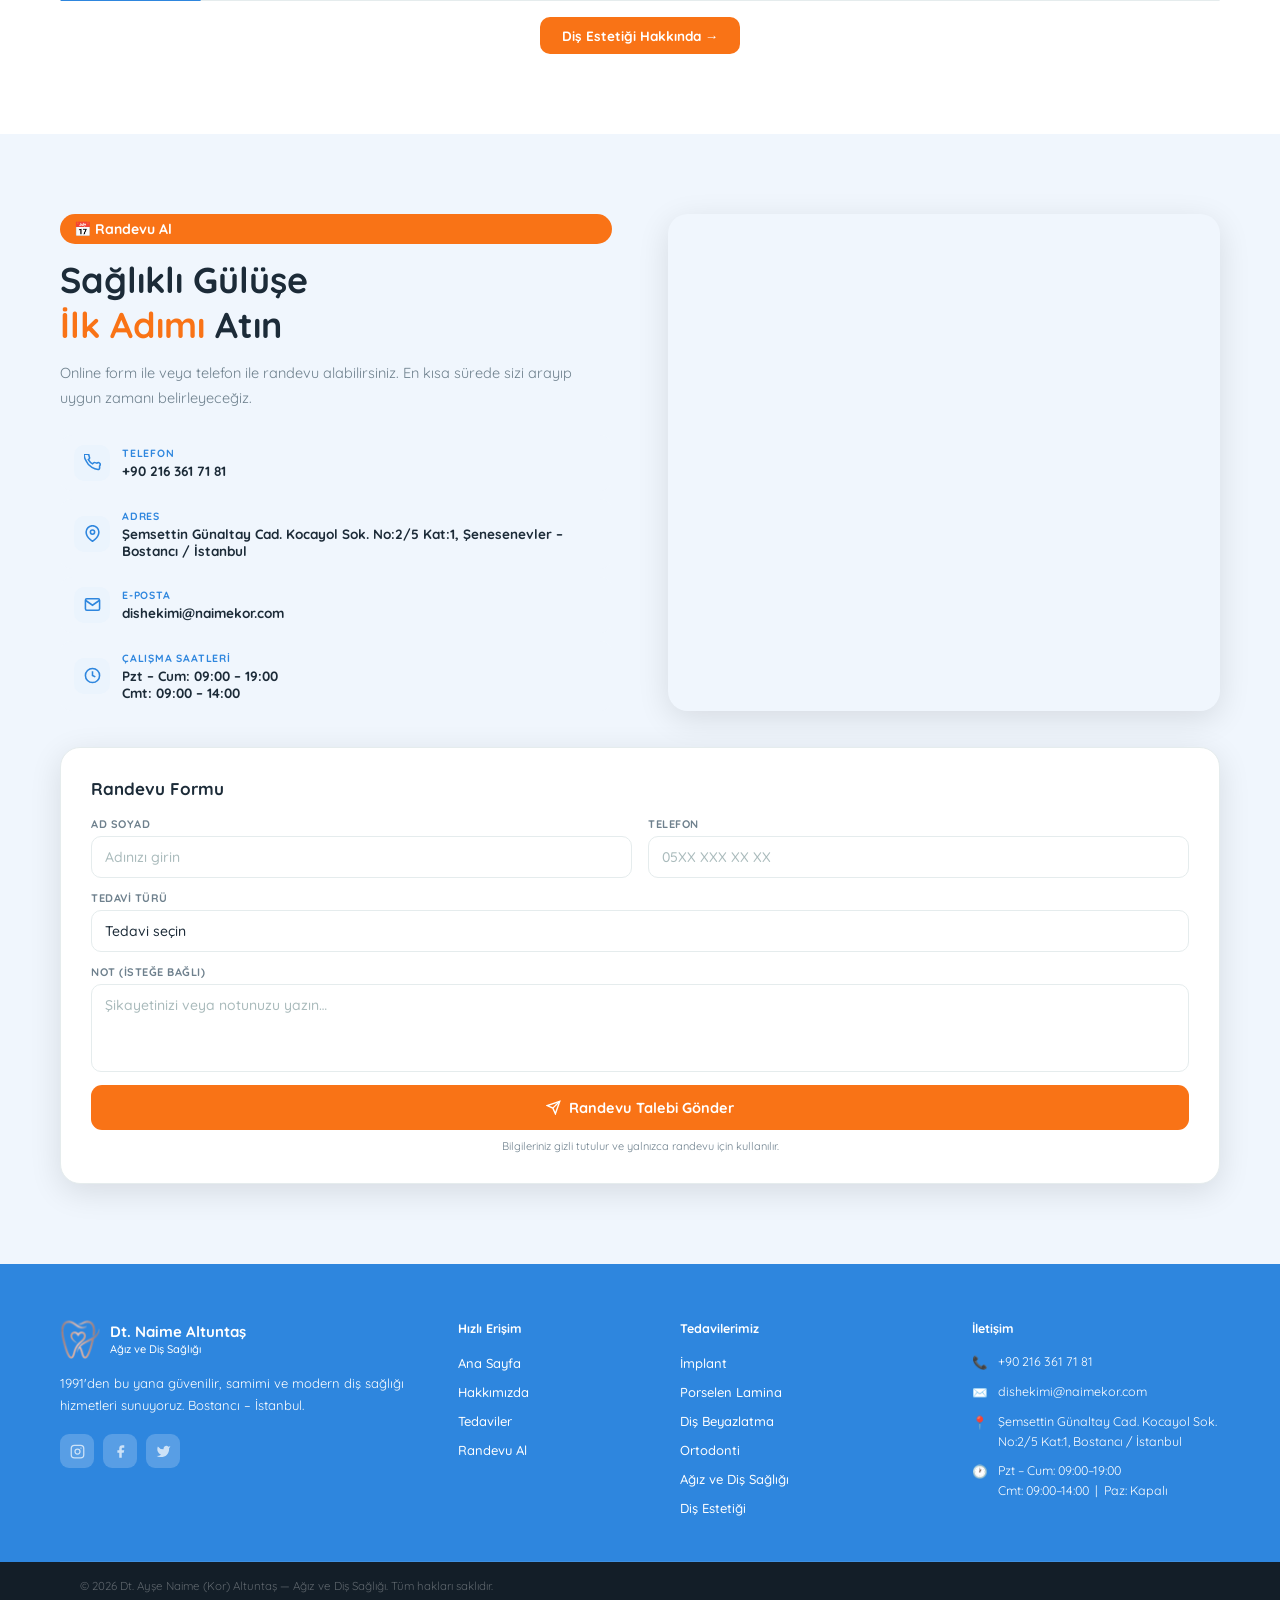
==== commit 7c079241: "Neden Biz: new longevity photo, modern teknoloji image show from top Co-Authored-By: Claude Sonnet 4" ====
--- a/index.html
+++ b/index.html
@@ -172,7 +172,7 @@
       <p class="sub">Klinik deneyiminizi mümkün olan en iyi hale getirmek için her ayrıntıyı özenle planladık.</p>
     </div>
     <div class="why-grid stg">
-      <div class="why-card fu"><img class="wc-img" src="images/modern-teknoloji.jpg" alt="Modern Teknoloji"><div class="wc-body"><h3>Modern Teknoloji</h3><p>Modern teknolojinin desteği ile ☆ Doğru teşhis ☆ Hızlı ve konforlu tedavi ☆ Yüksek başarı ve uzun ömürlü sonuçlar elde ediyoruz.</p></div></div>
+      <div class="why-card fu"><img class="wc-img" src="images/modern-teknoloji.jpg" alt="Modern Teknoloji" style="object-position:top"><div class="wc-body"><h3>Modern Teknoloji</h3><p>Modern teknolojinin desteği ile ☆ Doğru teşhis ☆ Hızlı ve konforlu tedavi ☆ Yüksek başarı ve uzun ömürlü sonuçlar elde ediyoruz.</p></div></div>
       <div class="why-card fu"><img class="wc-img" src="images/longevity.jpg" alt="Longevity"><div class="wc-body"><h3>Longevity</h3><p>Bedenin sağlığı ağızda başlar. Öncelikli hedefimiz bireyin ağız ve diş sağlığını yüksek kalitede tutmaktır.</p></div></div>
       <div class="why-card fu"><img class="wc-img" src="images/photo-1527613426441-4da17471b66d.jpg" alt="Hijyen Standartları"><div class="wc-body"><h3>Hijyen Standartları</h3><p>Sterilizasyon protokollerimiz uluslararası standartları karşılar. Güvenliğiniz önceliğimiz.</p></div></div>
       <div class="why-card fu"><img class="wc-img" src="images/photo-1681939282781-341ac4f61996.jpg" alt="Ağrısız Tedavi"><div class="wc-body"><h3>Ağrısız Tedavi</h3><p>Gelişmiş anestezi yöntemleri sayesinde işlemleriniz sırasında ağrı hissetmezsiniz.</p></div></div>
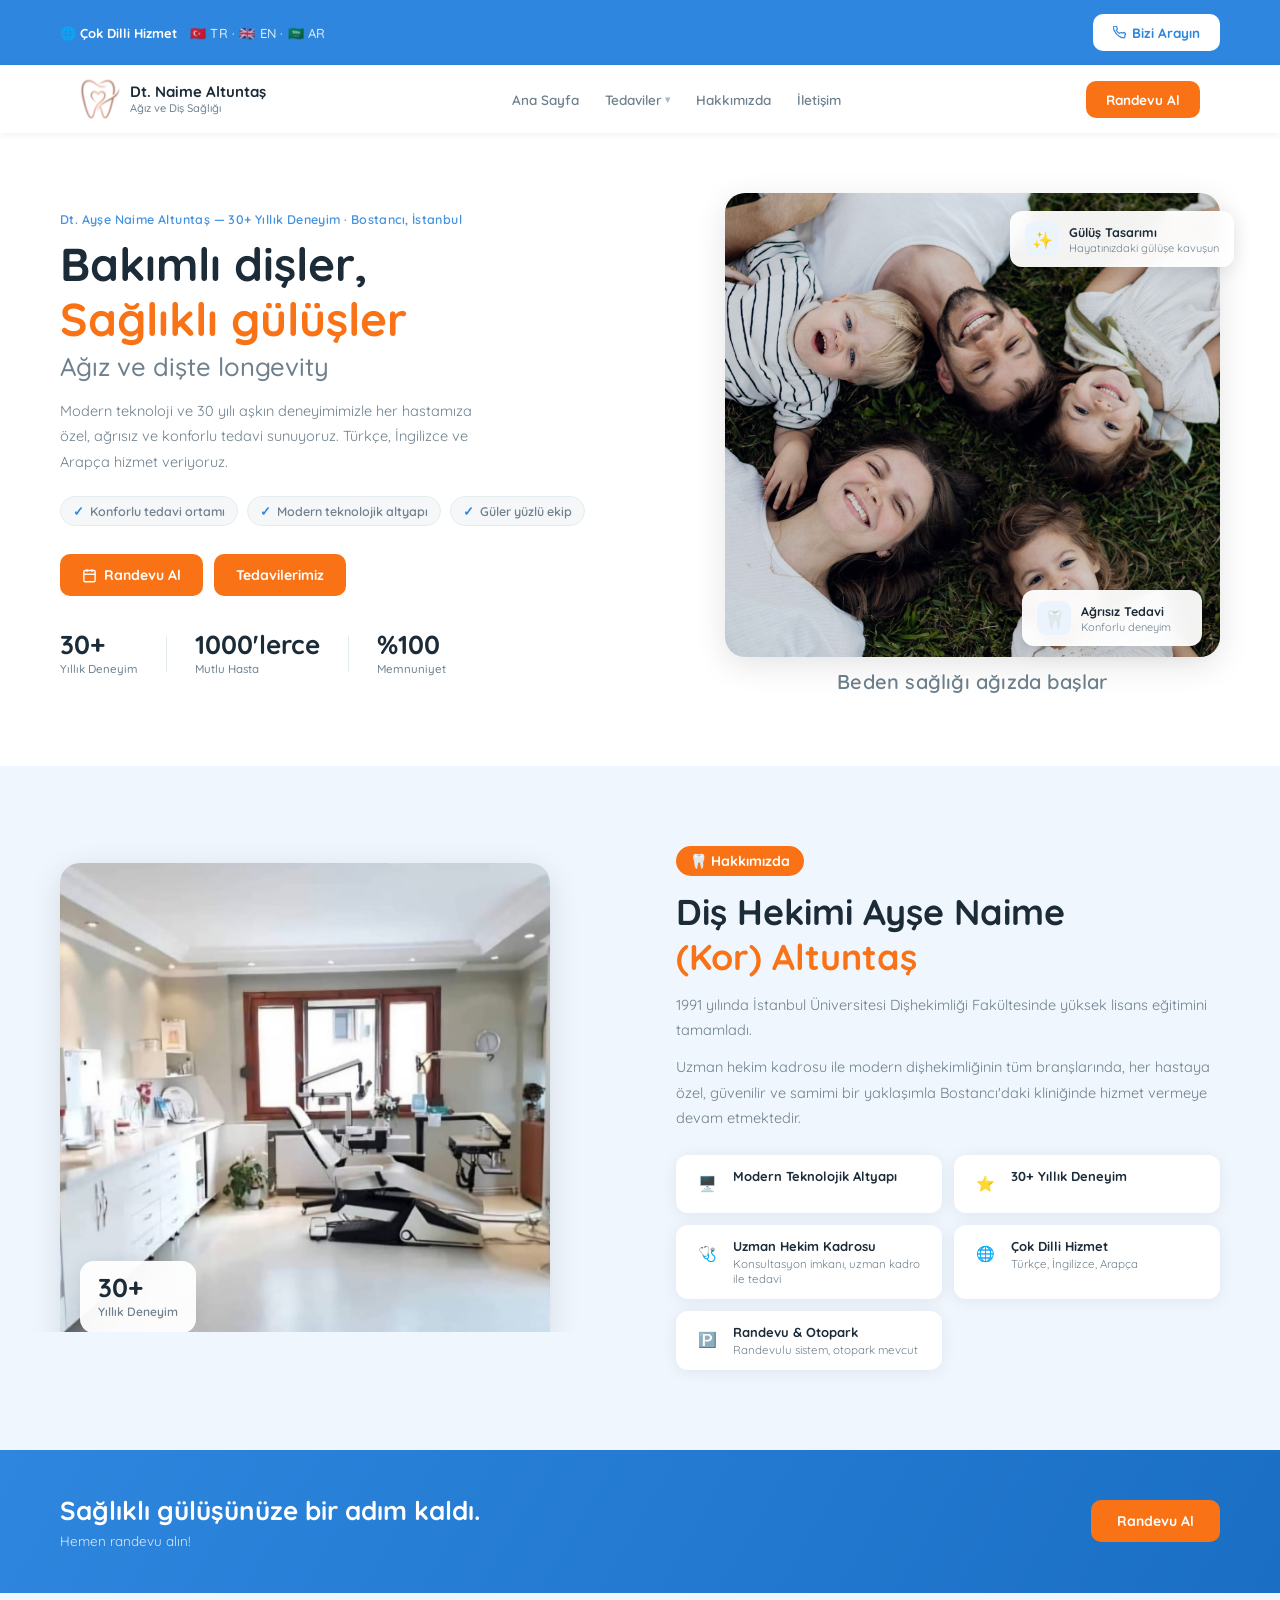
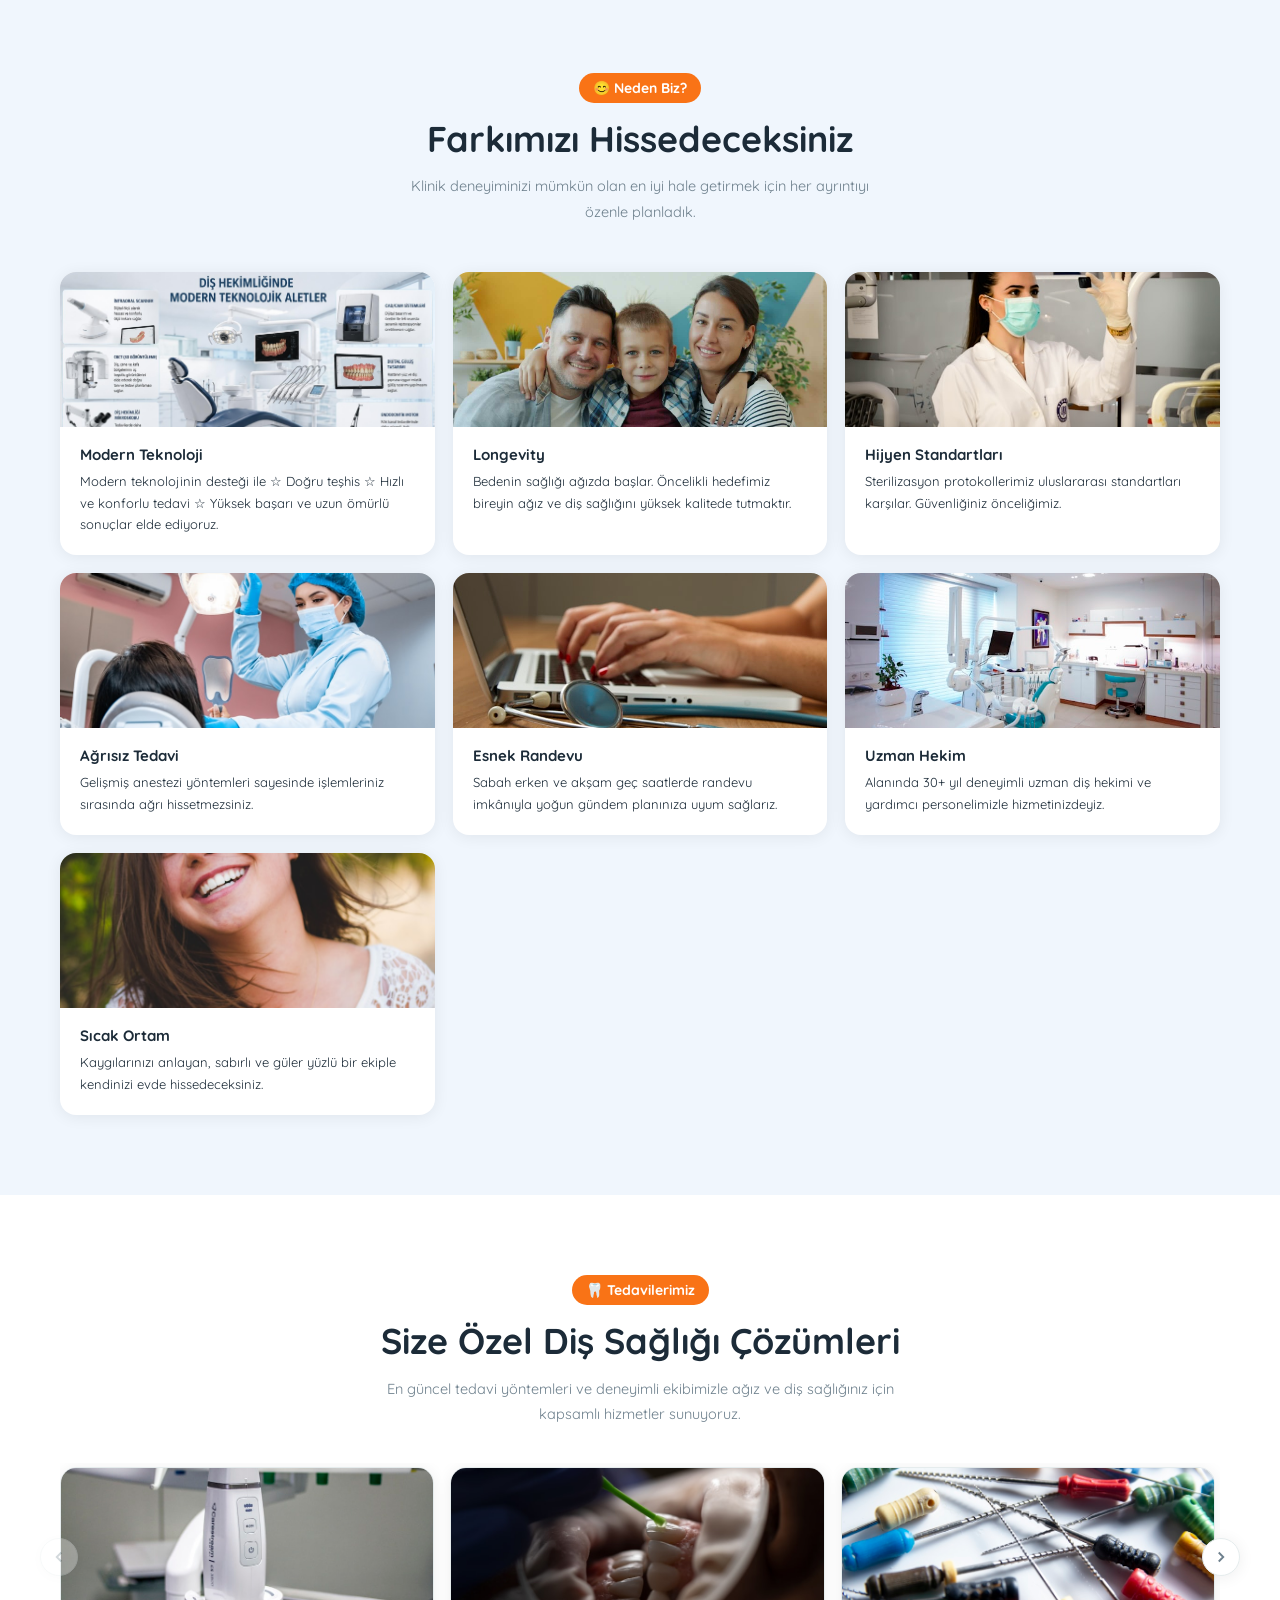
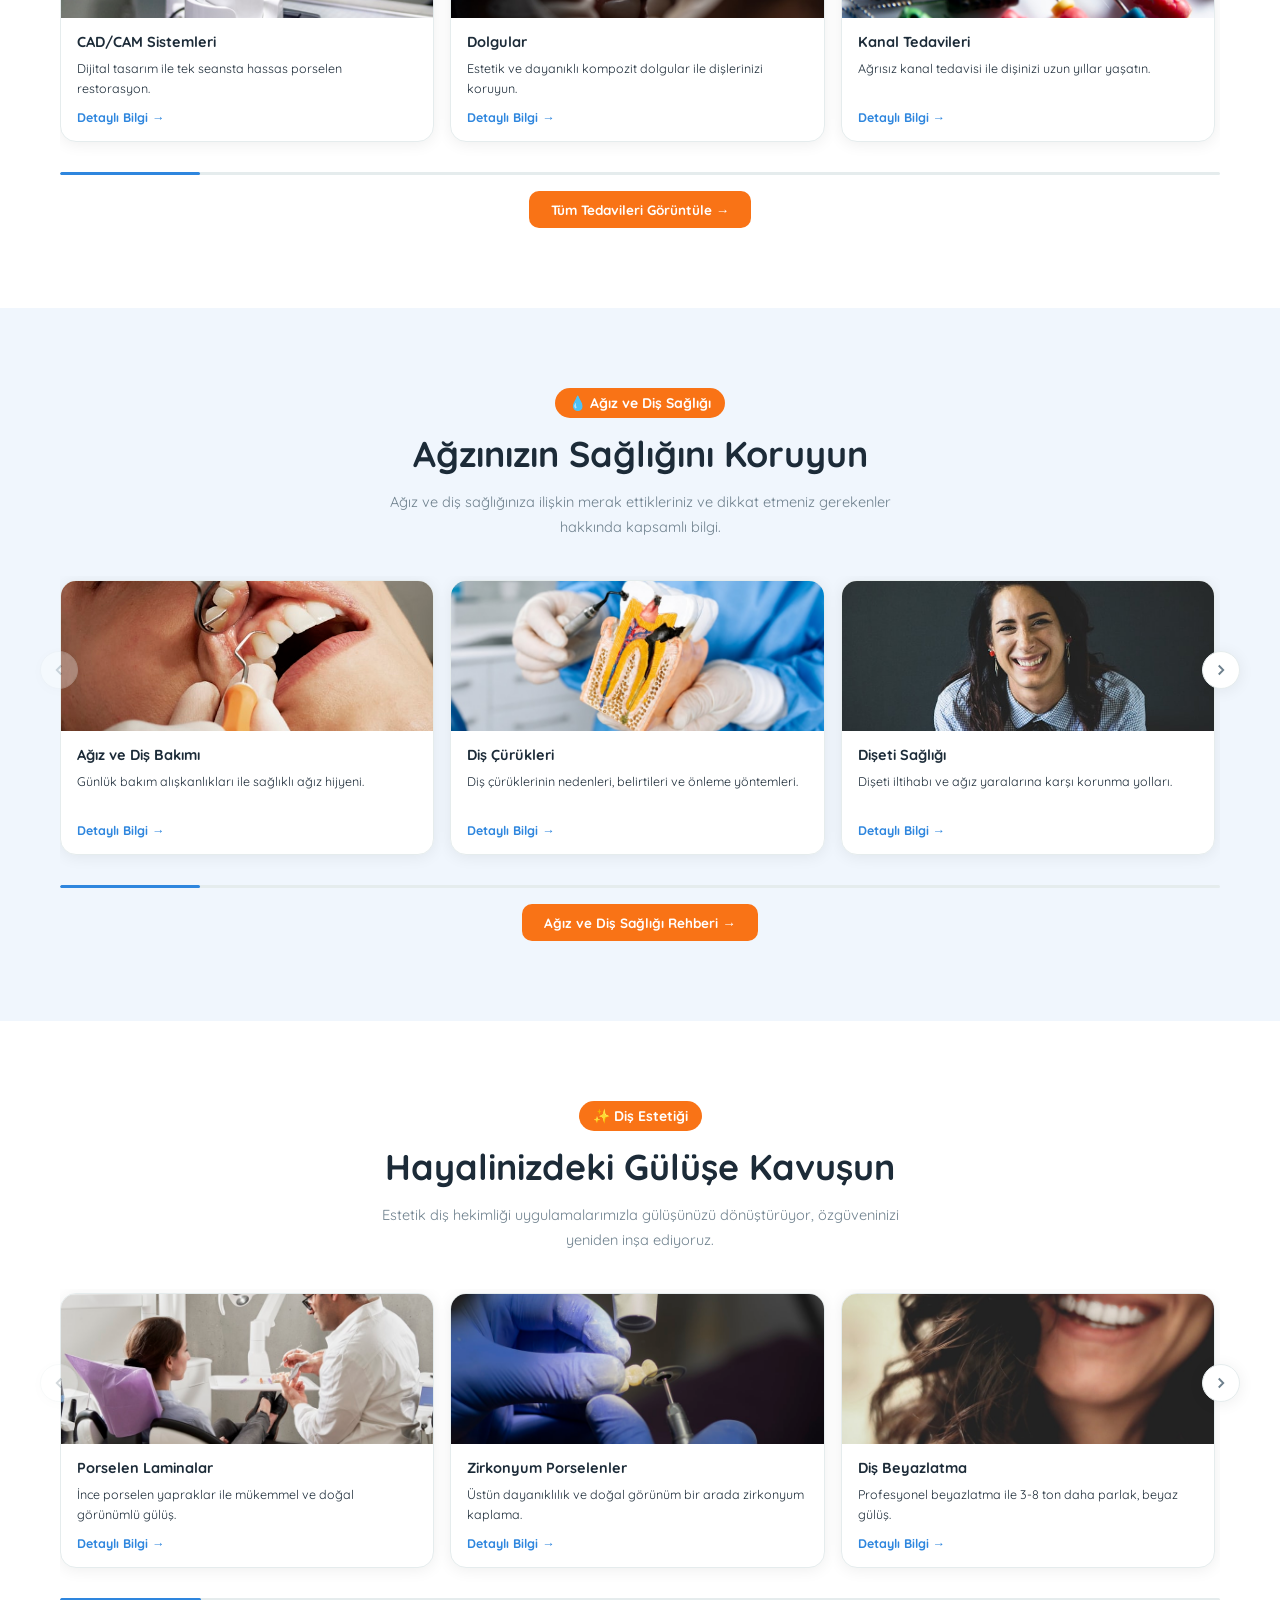
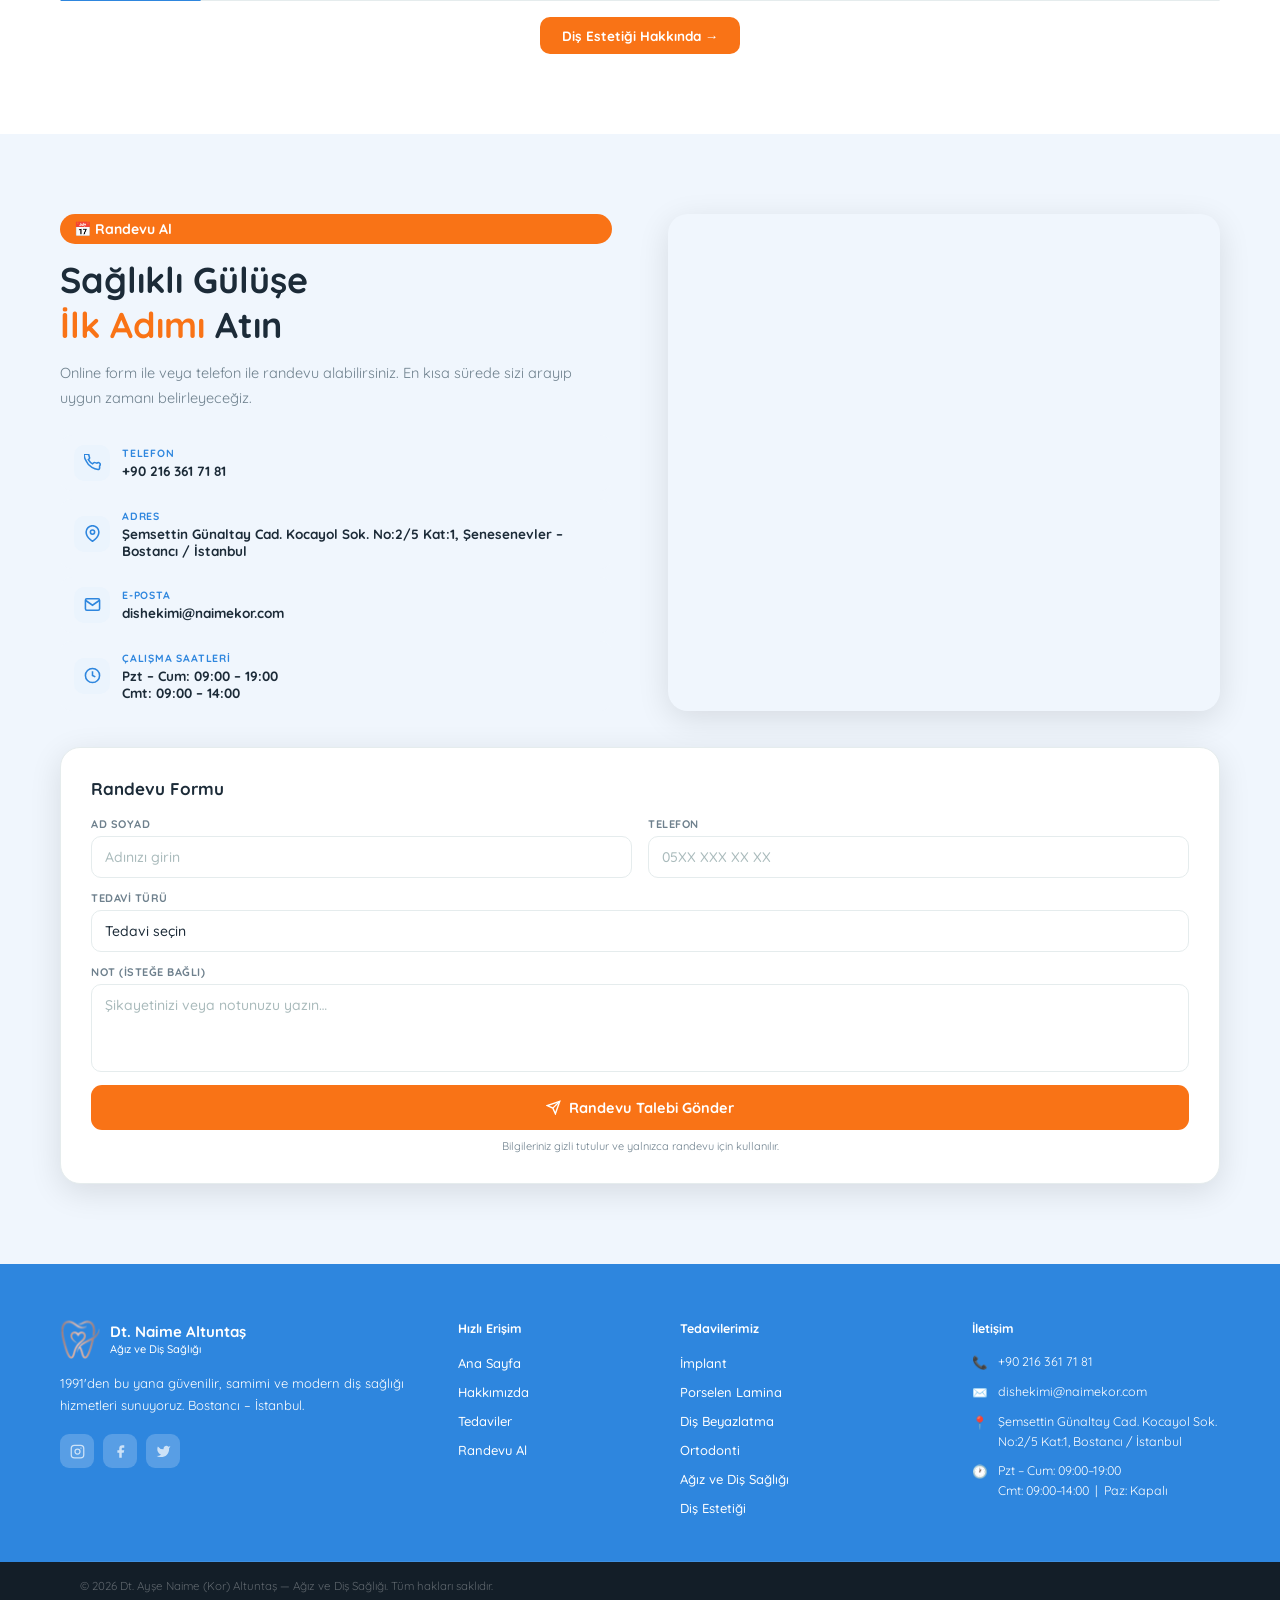
==== commit baf1f22e: "Hero: replace hero image with family smiling on grass photo Co-Authored-By: Claude Sonnet 4.6 <norep" ====
--- a/index.html
+++ b/index.html
@@ -105,7 +105,7 @@
       </div>
     </div>
     <div class="hero-img-wrap">
-      <img class="hero-img" src="images/hero-smile.jpg" alt="Sağlıklı gülüş">
+      <img class="hero-img" src="images/hero-smile-2.jpg" alt="Sağlıklı gülüş">
       <p class="hero-img-caption">Beden sağlığı ağızda başlar</p>
       <div class="hfloat hf1">
         <div class="hf-ico">✨</div>
@@ -172,8 +172,8 @@
       <p class="sub">Klinik deneyiminizi mümkün olan en iyi hale getirmek için her ayrıntıyı özenle planladık.</p>
     </div>
     <div class="why-grid stg">
-      <div class="why-card fu"><img class="wc-img" src="images/modern-teknoloji.jpg" alt="Modern Teknoloji" style="object-position:top"><div class="wc-body"><h3>Modern Teknoloji</h3><p>Modern teknolojinin desteği ile ☆ Doğru teşhis ☆ Hızlı ve konforlu tedavi ☆ Yüksek başarı ve uzun ömürlü sonuçlar elde ediyoruz.</p></div></div>
-      <div class="why-card fu"><img class="wc-img" src="images/longevity.jpg" alt="Longevity"><div class="wc-body"><h3>Longevity</h3><p>Bedenin sağlığı ağızda başlar. Öncelikli hedefimiz bireyin ağız ve diş sağlığını yüksek kalitede tutmaktır.</p></div></div>
+      <div class="why-card fu"><img class="wc-img" src="images/modern-teknoloji-2.jpg" alt="Modern Teknoloji" style="object-position:top"><div class="wc-body"><h3>Modern Teknoloji</h3><p>Modern teknolojinin desteği ile ☆ Doğru teşhis ☆ Hızlı ve konforlu tedavi ☆ Yüksek başarı ve uzun ömürlü sonuçlar elde ediyoruz.</p></div></div>
+      <div class="why-card fu"><img class="wc-img" src="images/longevity-2.jpg" alt="Longevity"><div class="wc-body"><h3>Longevity</h3><p>Bedenin sağlığı ağızda başlar. Öncelikli hedefimiz bireyin ağız ve diş sağlığını yüksek kalitede tutmaktır.</p></div></div>
       <div class="why-card fu"><img class="wc-img" src="images/photo-1527613426441-4da17471b66d.jpg" alt="Hijyen Standartları"><div class="wc-body"><h3>Hijyen Standartları</h3><p>Sterilizasyon protokollerimiz uluslararası standartları karşılar. Güvenliğiniz önceliğimiz.</p></div></div>
       <div class="why-card fu"><img class="wc-img" src="images/photo-1681939282781-341ac4f61996.jpg" alt="Ağrısız Tedavi"><div class="wc-body"><h3>Ağrısız Tedavi</h3><p>Gelişmiş anestezi yöntemleri sayesinde işlemleriniz sırasında ağrı hissetmezsiniz.</p></div></div>
       <div class="why-card fu"><img class="wc-img" src="images/photo-1576091160550-2173dba999ef.jpg" alt="Esnek Randevu"><div class="wc-body"><h3>Esnek Randevu</h3><p>Sabah erken ve akşam geç saatlerde randevu imkânıyla yoğun gündem planınıza uyum sağlarız.</p></div></div>
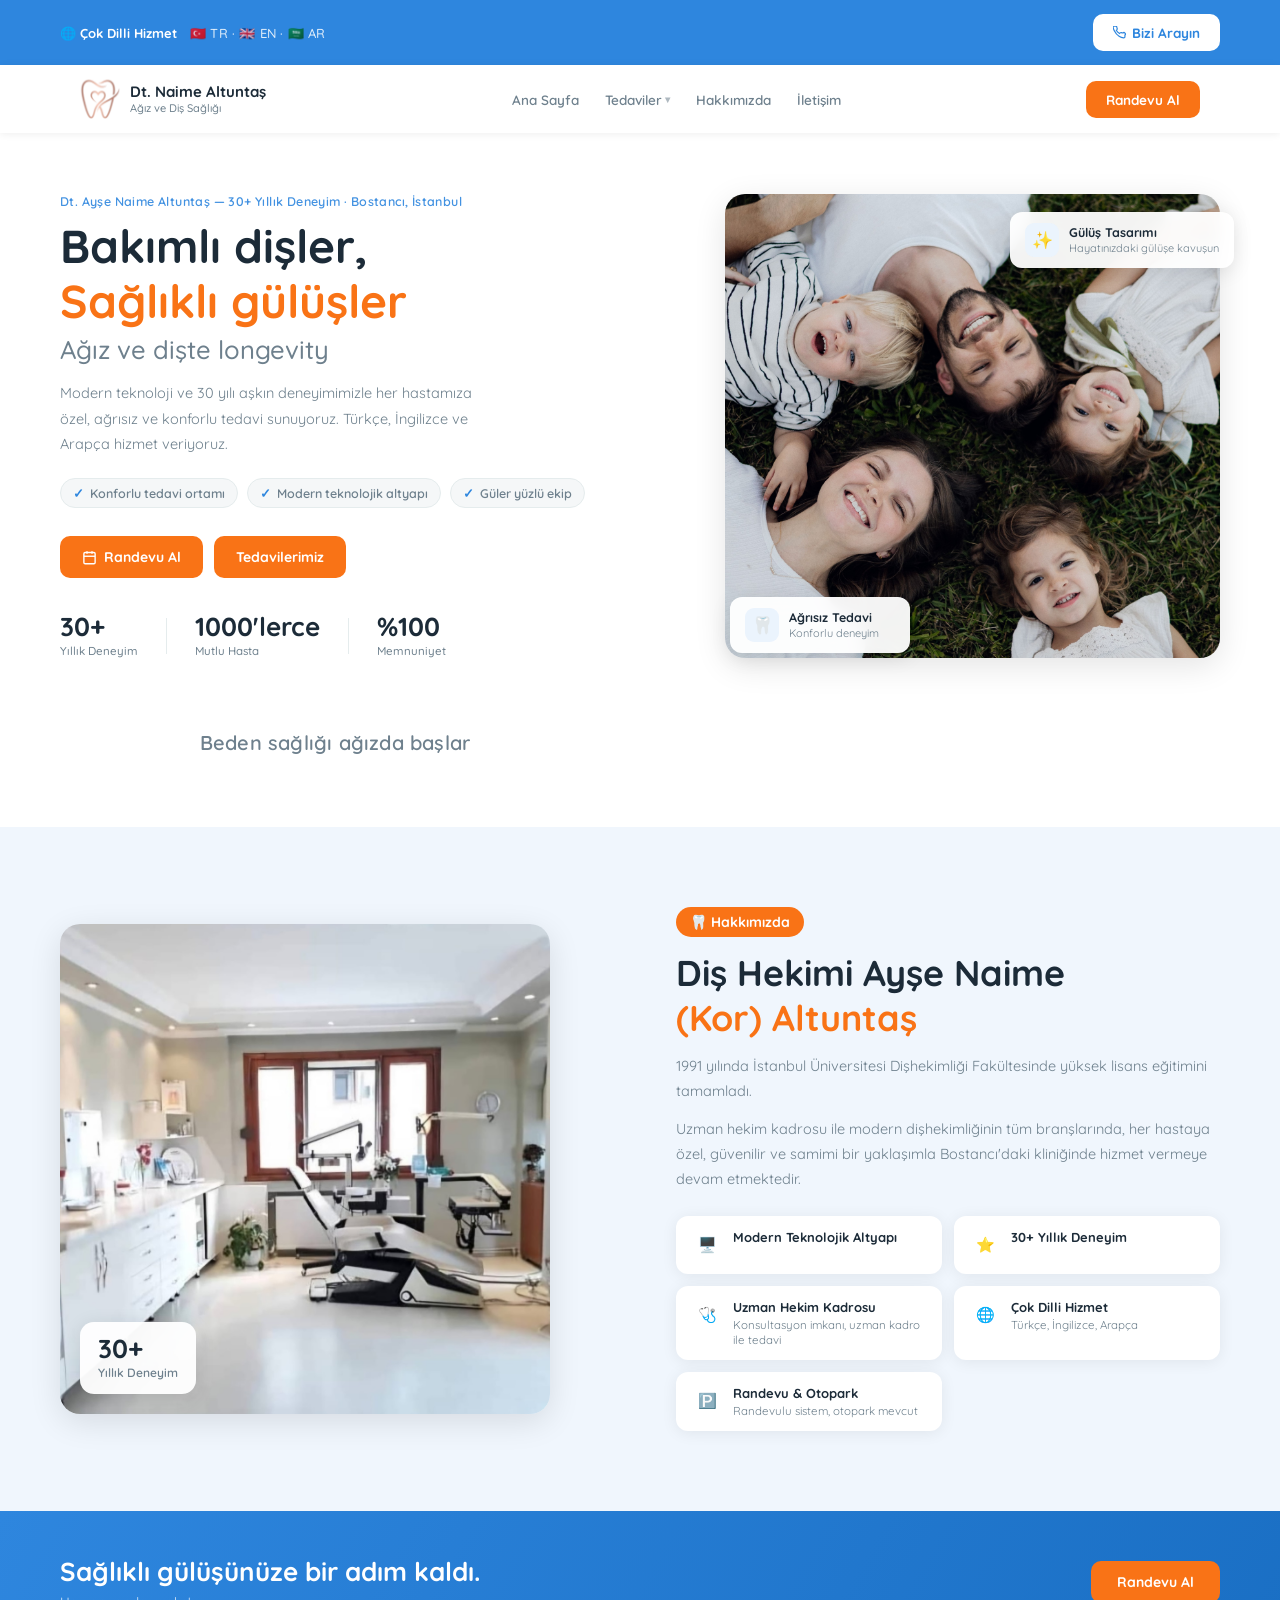
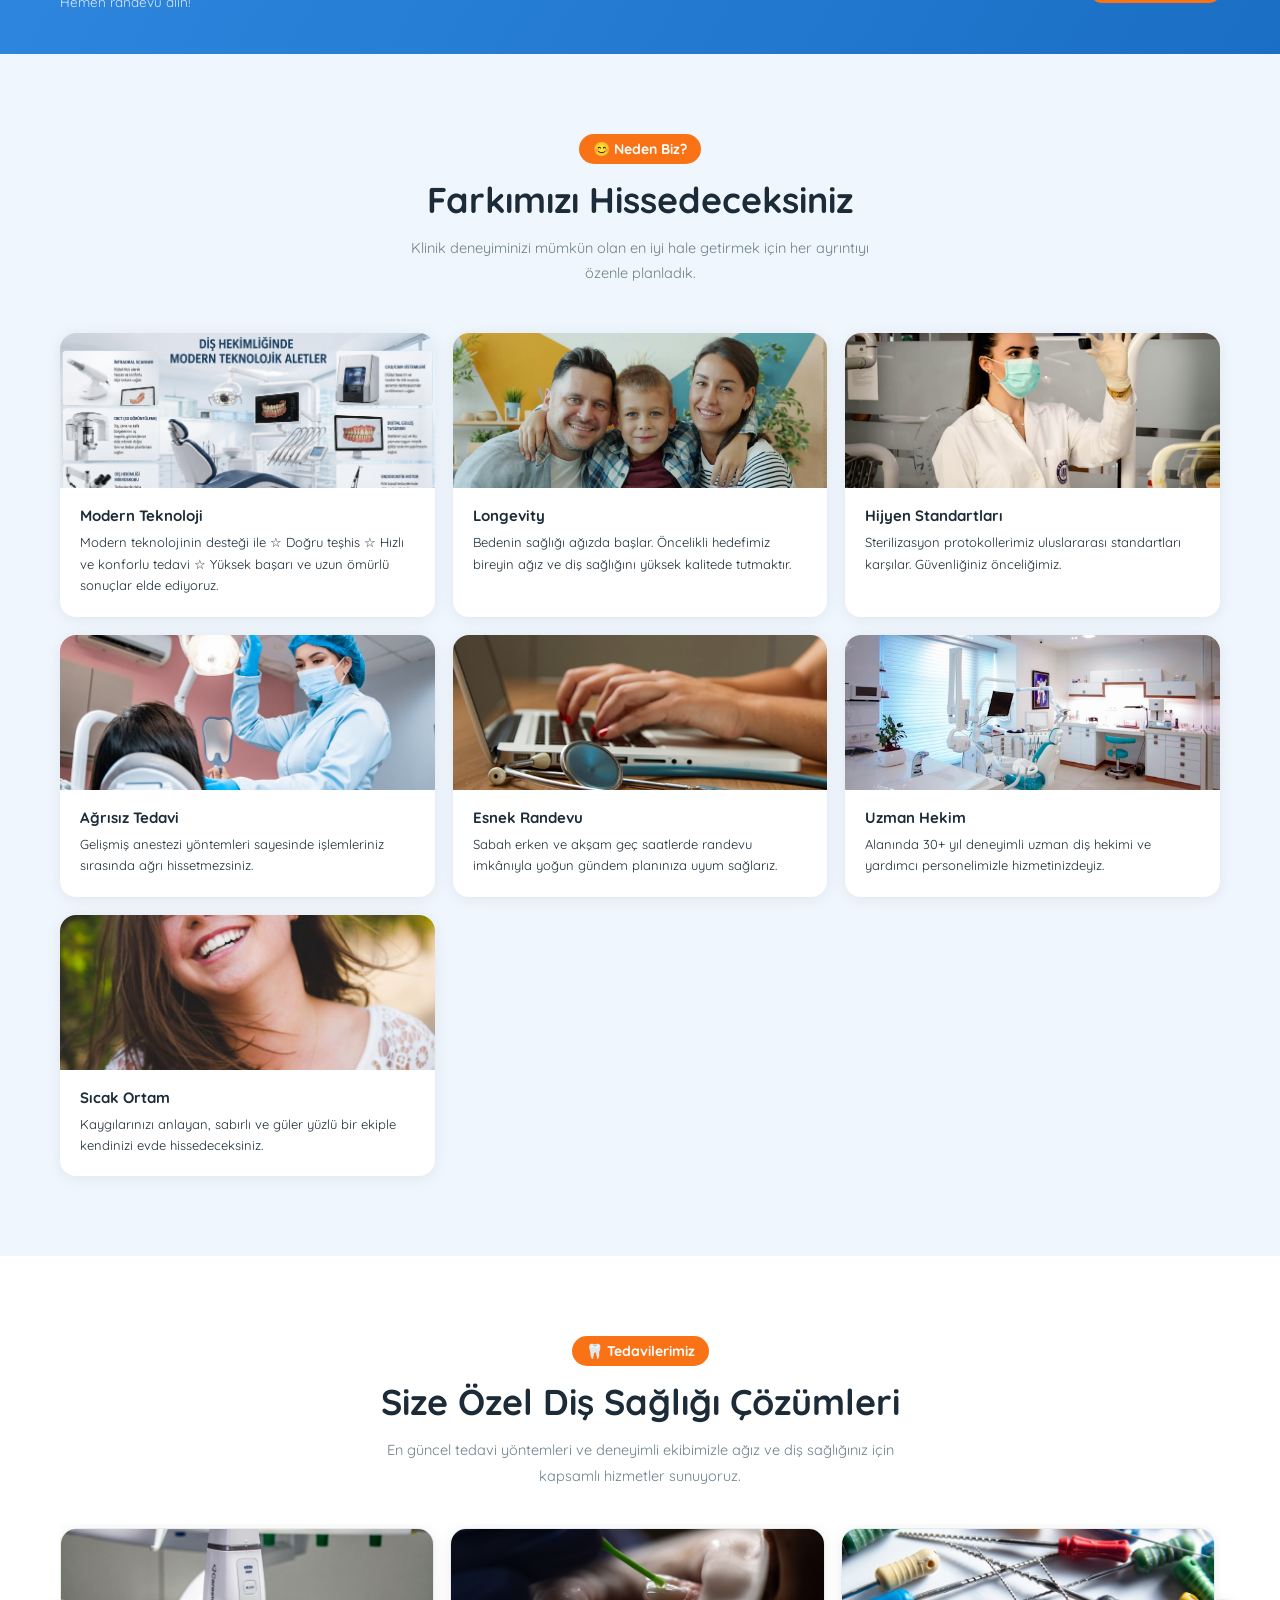
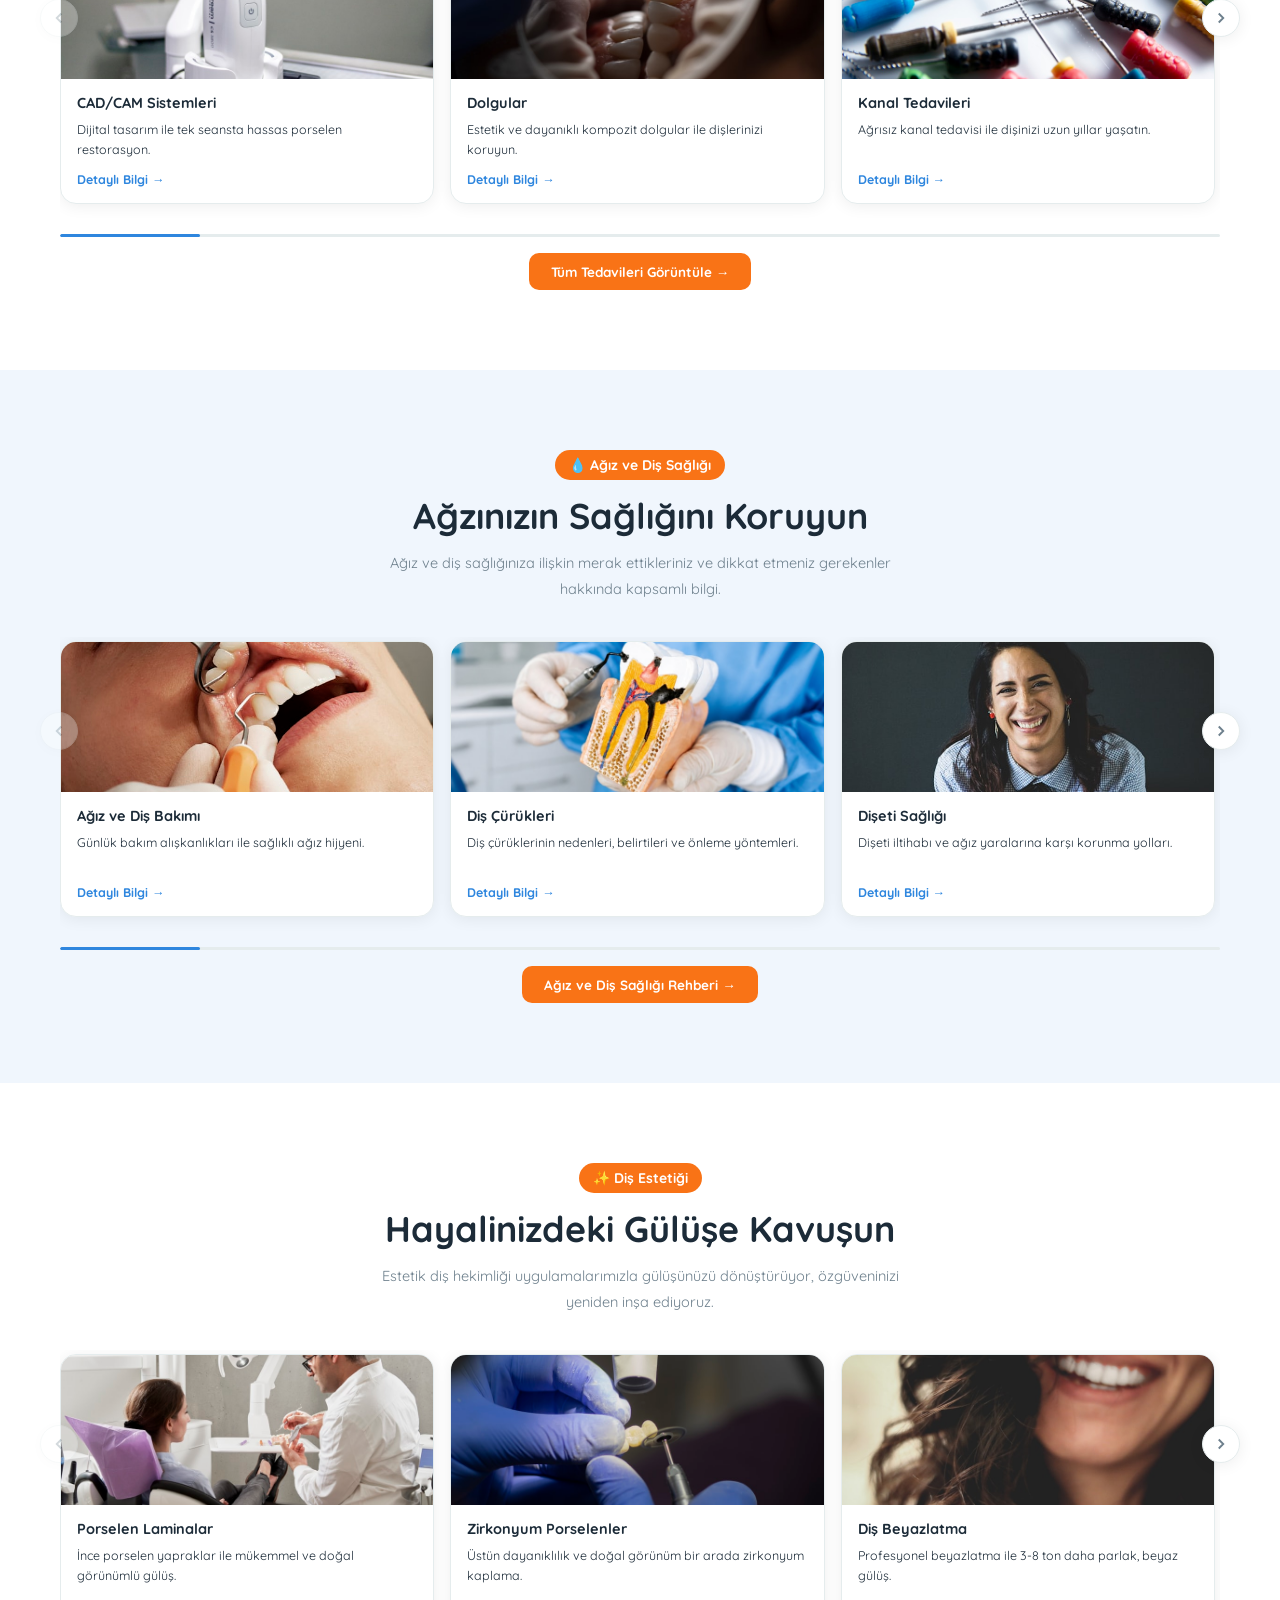
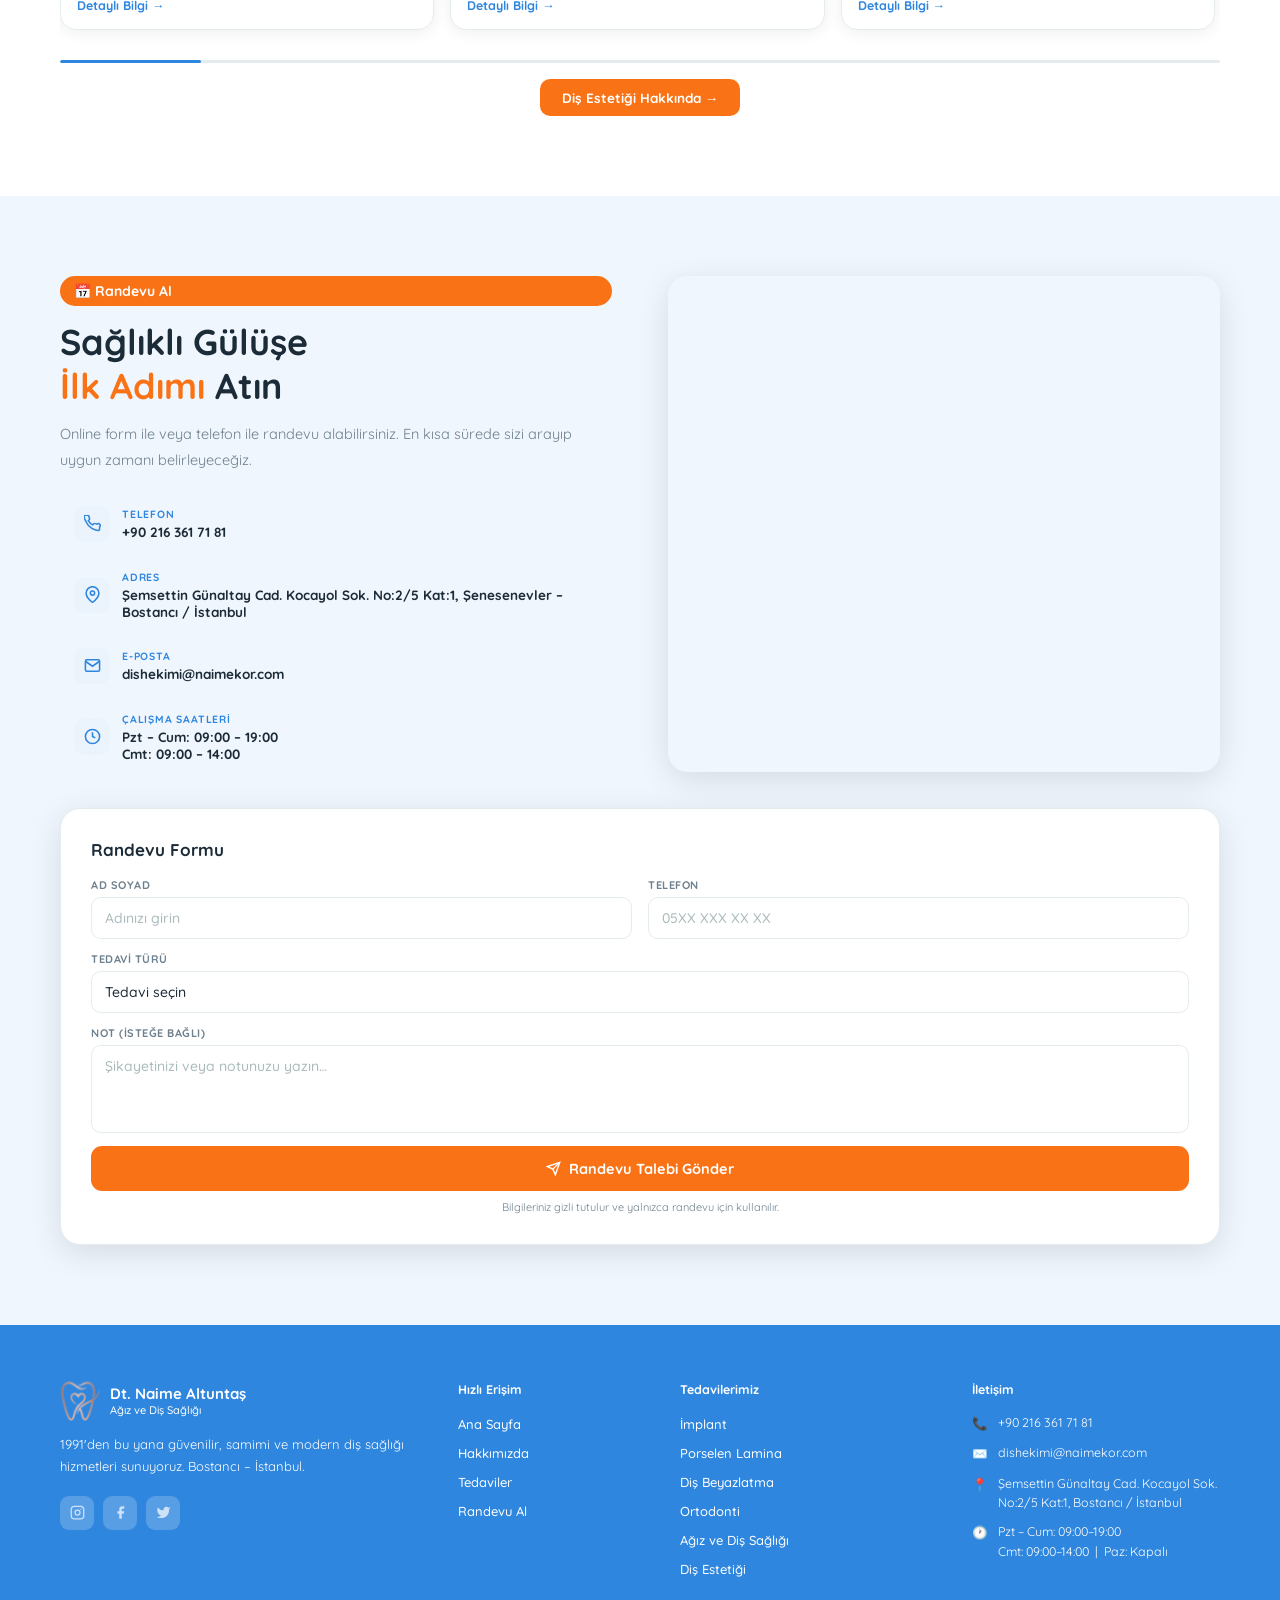
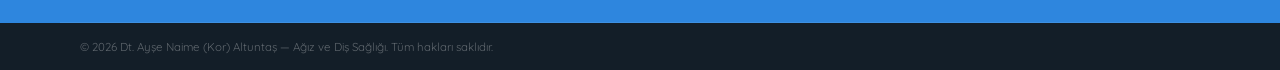
==== commit 4c9fca2a: "Hero: move hf2 badge to bottom-left of image (5px from edges), move caption outside wrap Co-Authored" ====
--- a/index.html
+++ b/index.html
@@ -106,7 +106,6 @@
     </div>
     <div class="hero-img-wrap">
       <img class="hero-img" src="images/hero-smile-2.jpg" alt="Sağlıklı gülüş">
-      <p class="hero-img-caption">Beden sağlığı ağızda başlar</p>
       <div class="hfloat hf1">
         <div class="hf-ico">✨</div>
         <div>
@@ -122,6 +121,7 @@
         </div>
       </div>
     </div>
+    <p class="hero-img-caption">Beden sağlığı ağızda başlar</p>
   </div>
 </section>
 
--- a/style.css
+++ b/style.css
@@ -96,7 +96,7 @@
 @keyframes heroZoom{from{transform:scale(1.07);opacity:.7}to{transform:scale(1);opacity:1}}
 .hfloat{position:absolute;background:rgba(255,255,255,.95);backdrop-filter:blur(8px);border-radius:12px;padding:11px 15px;box-shadow:0 4px 20px rgba(0,0,0,.1);display:flex;align-items:center;gap:10px;min-width:180px}
 .hf1{top:18px;right:-14px}
-.hf2{bottom:48px;right:18px}
+.hf2{bottom:5px;left:5px}
 .hf-ico{width:34px;height:34px;background:var(--teal-bg);border-radius:9px;display:flex;align-items:center;justify-content:center;font-size:17px;flex-shrink:0}
 .hf-t{font-size:12.5px;font-weight:700;color:var(--txt)}
 .hf-s{font-size:11px;color:var(--txt2);margin-top:1px}
@@ -242,7 +242,6 @@
   .hero-img-wrap{order:-1;max-width:100%;margin-left:0}
   .about-img-w{max-width:100%}
   .hf1{top:12px;right:12px}
-  .hf2{bottom:56px;right:12px}
   .hf3{bottom:12px;left:12px}
   .about-in,.appt-in{grid-template-columns:1fr;gap:44px}
   .gmap-wrap{flex:none;height:280px}
